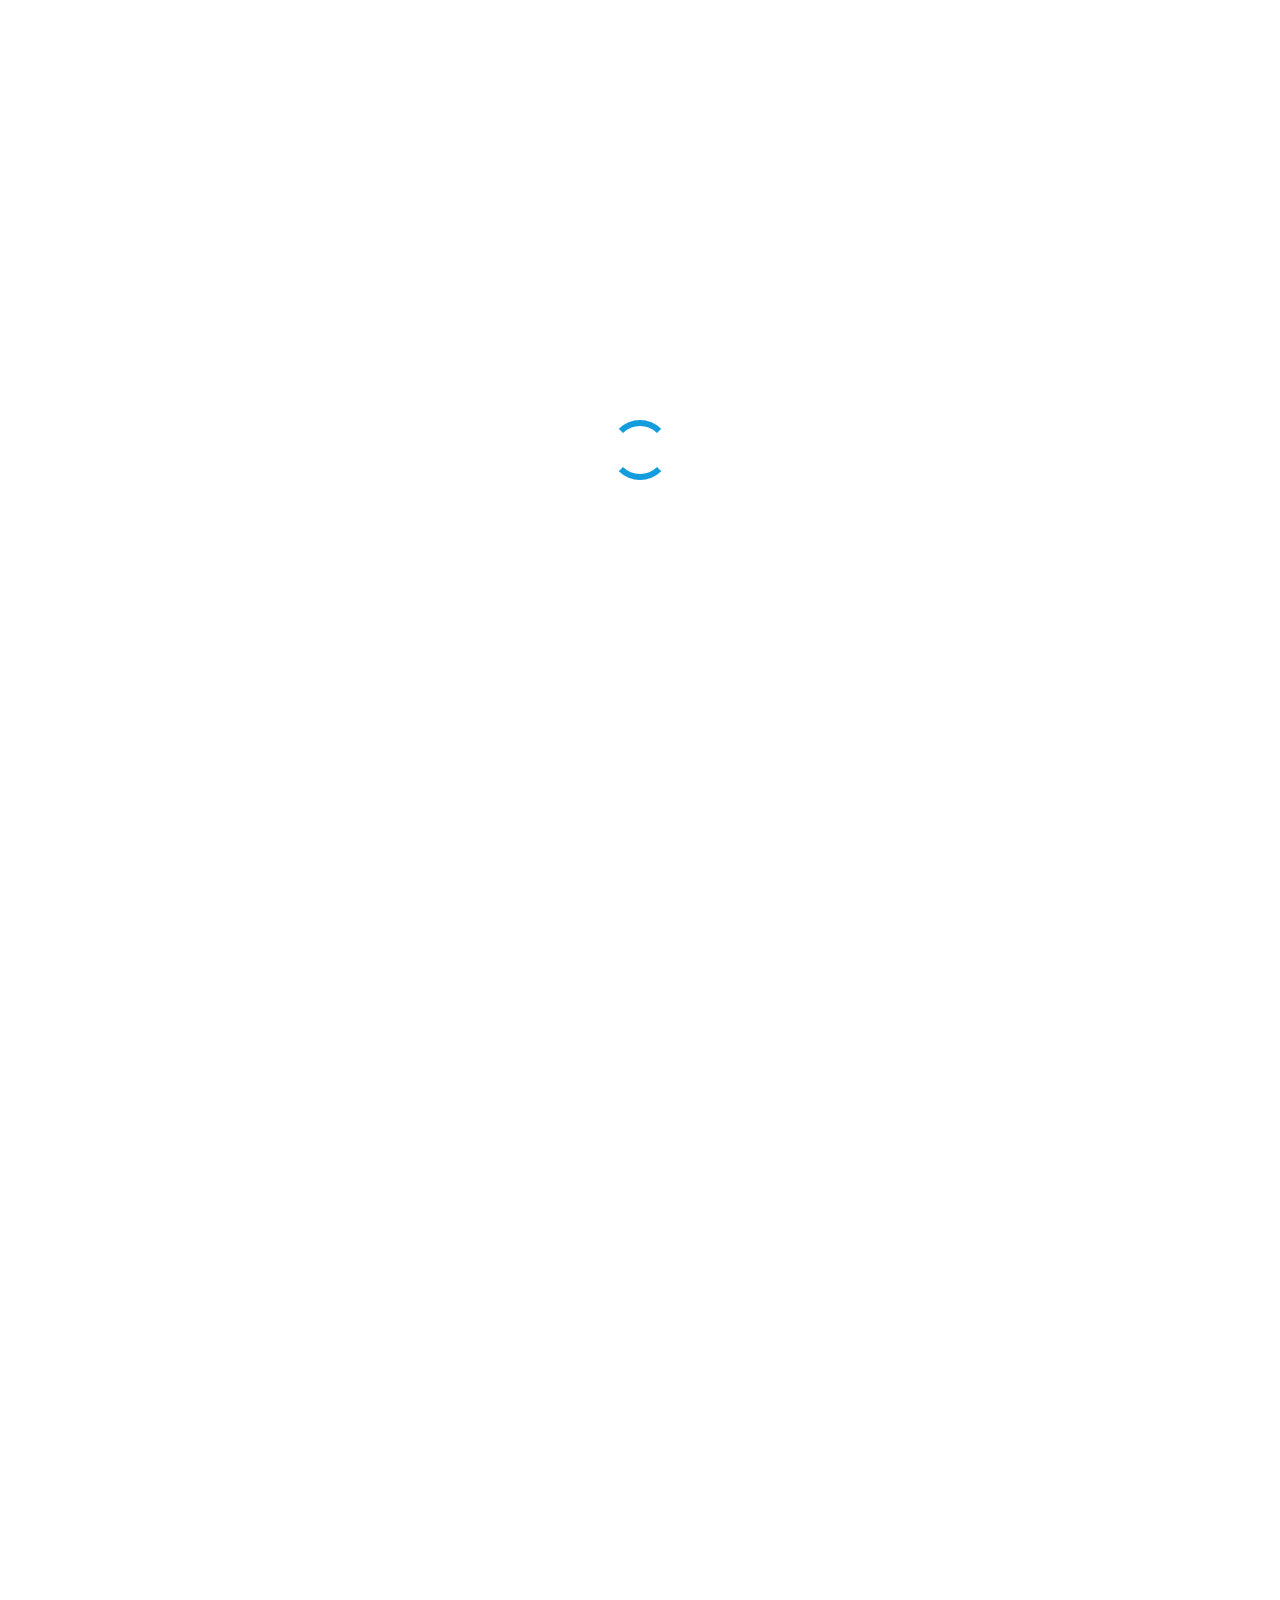
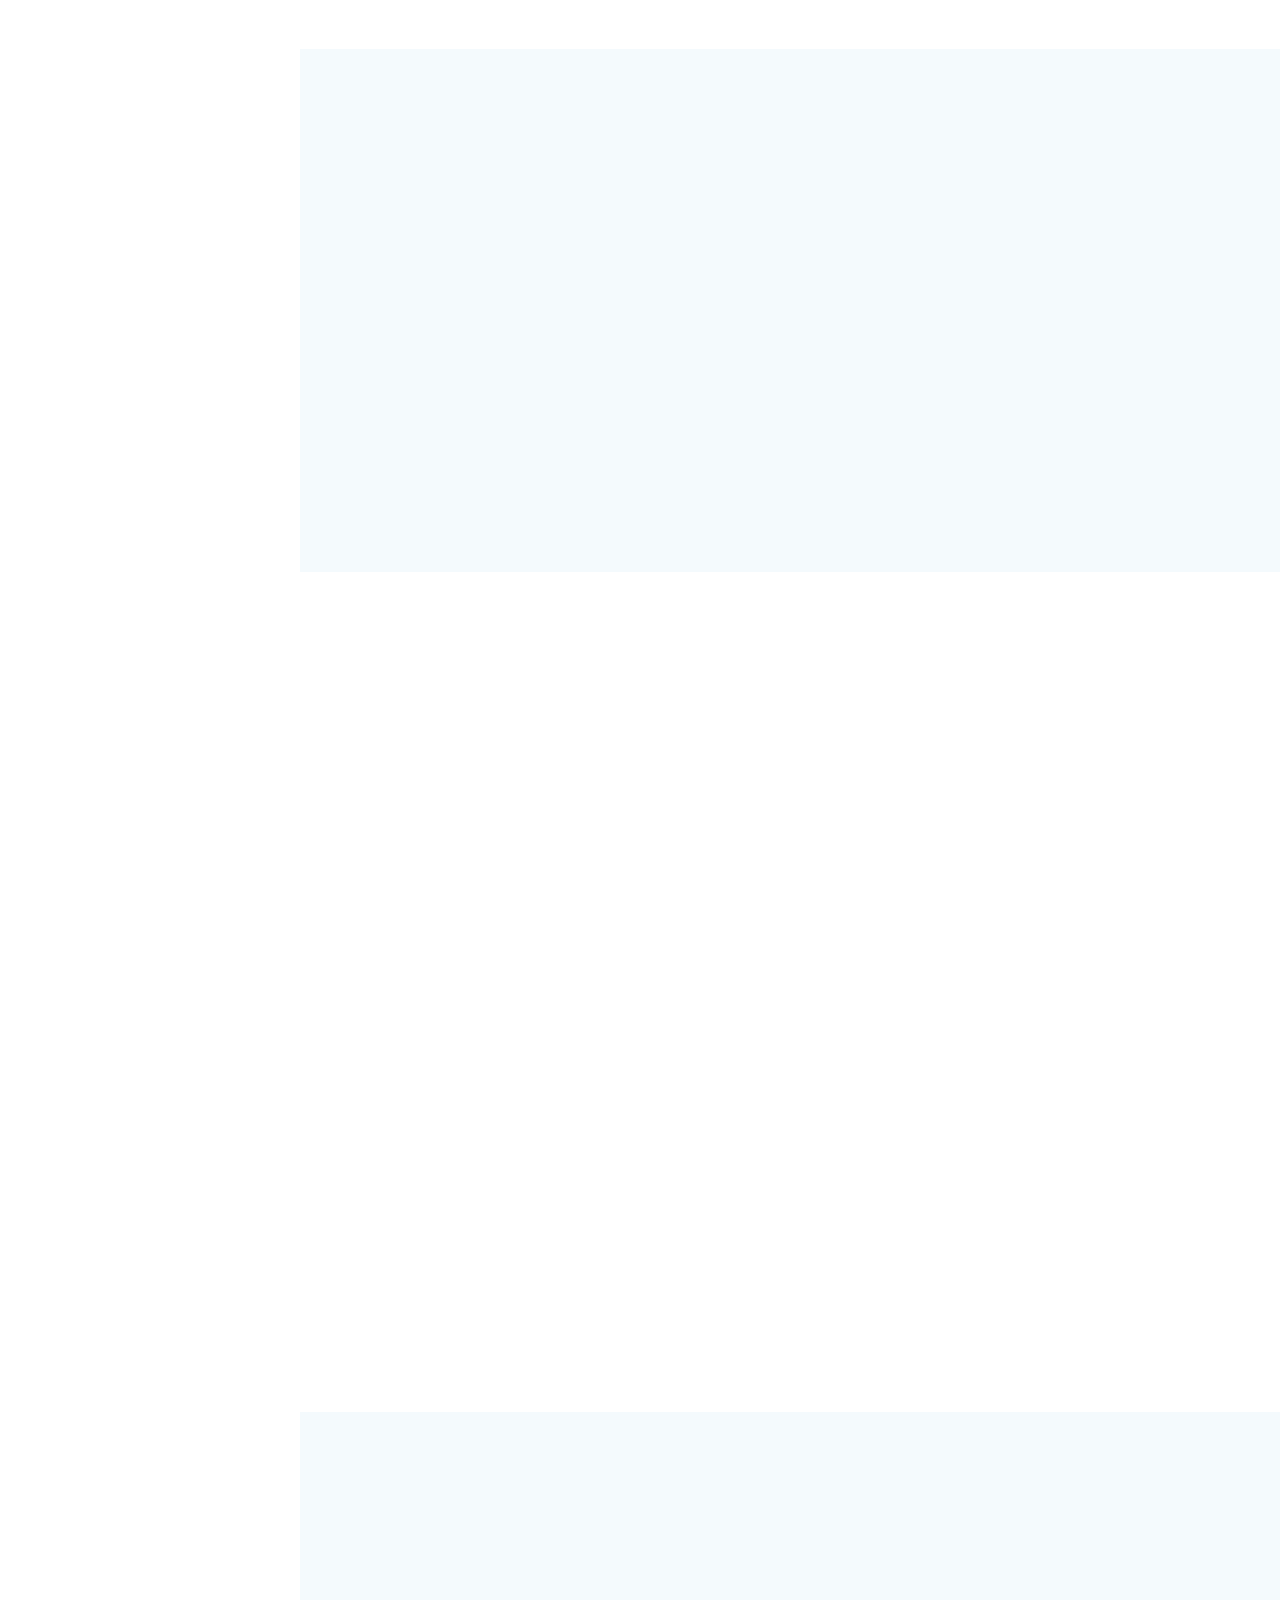
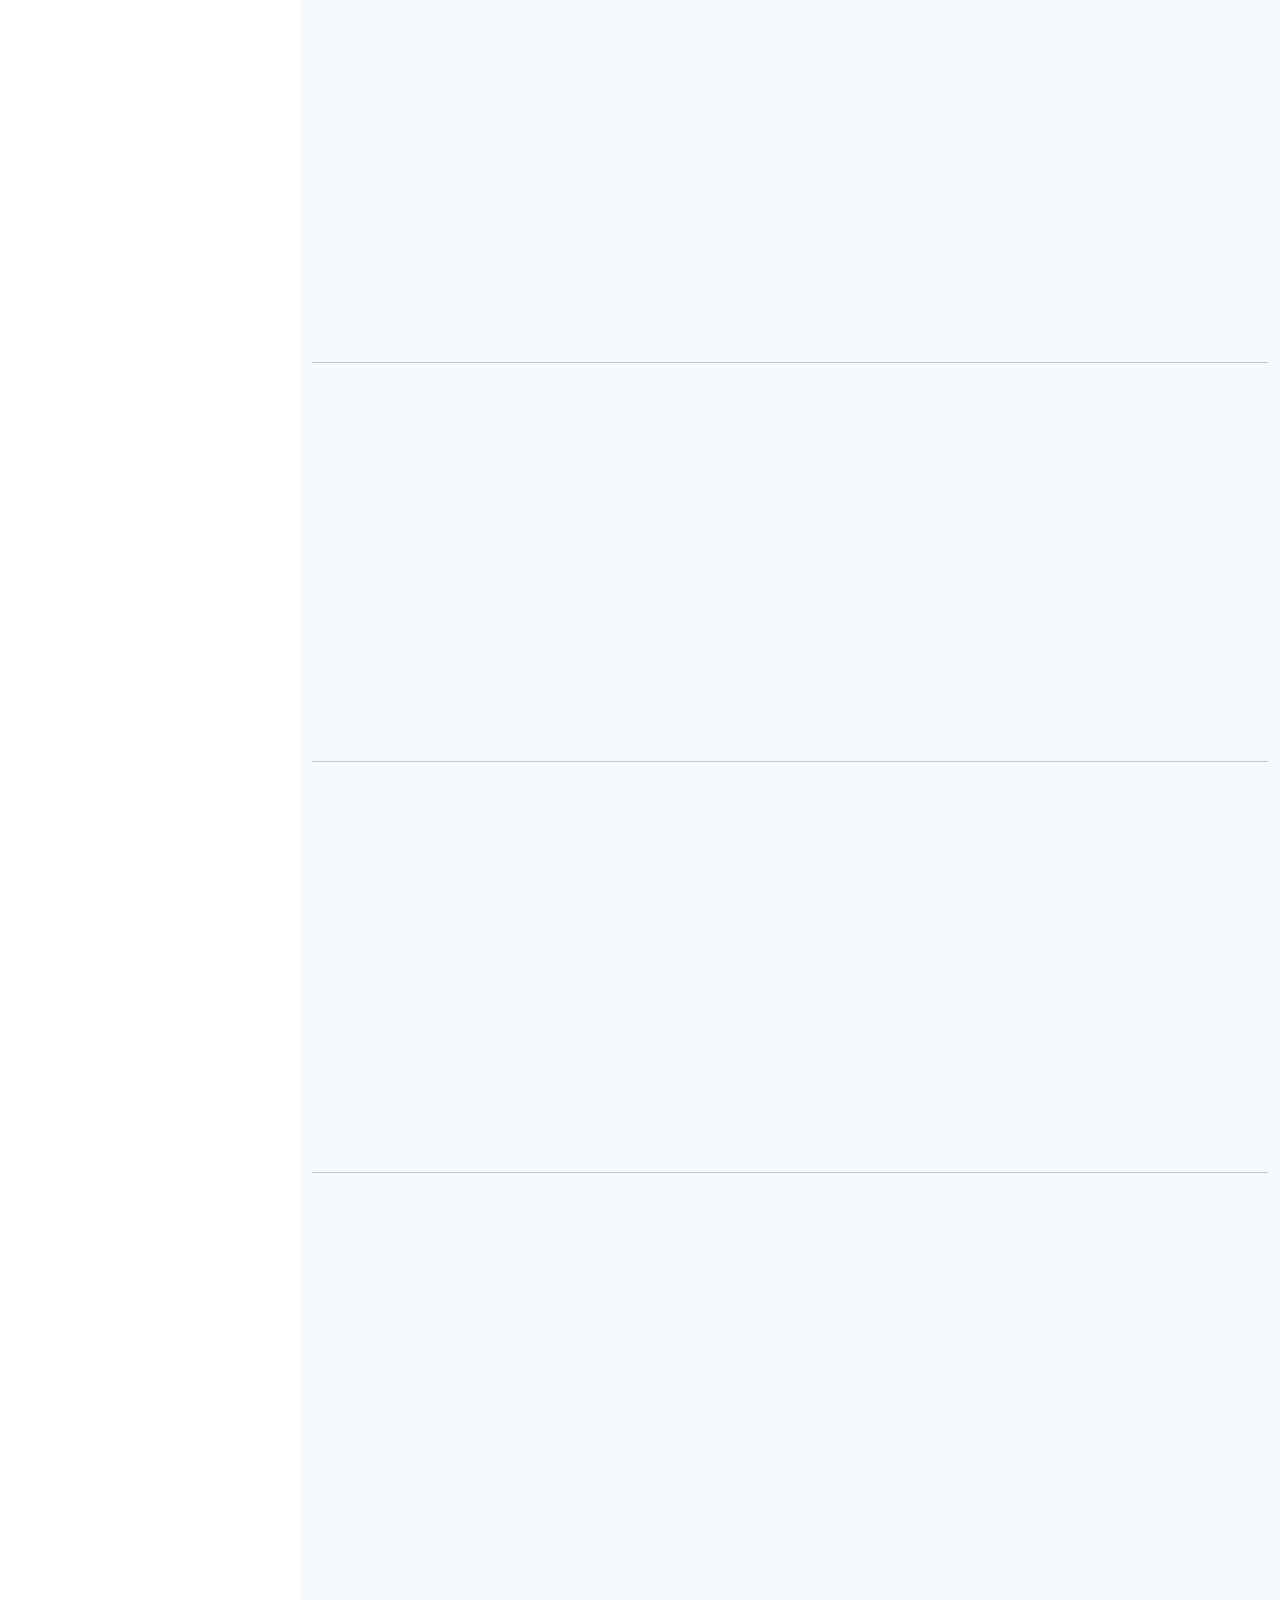
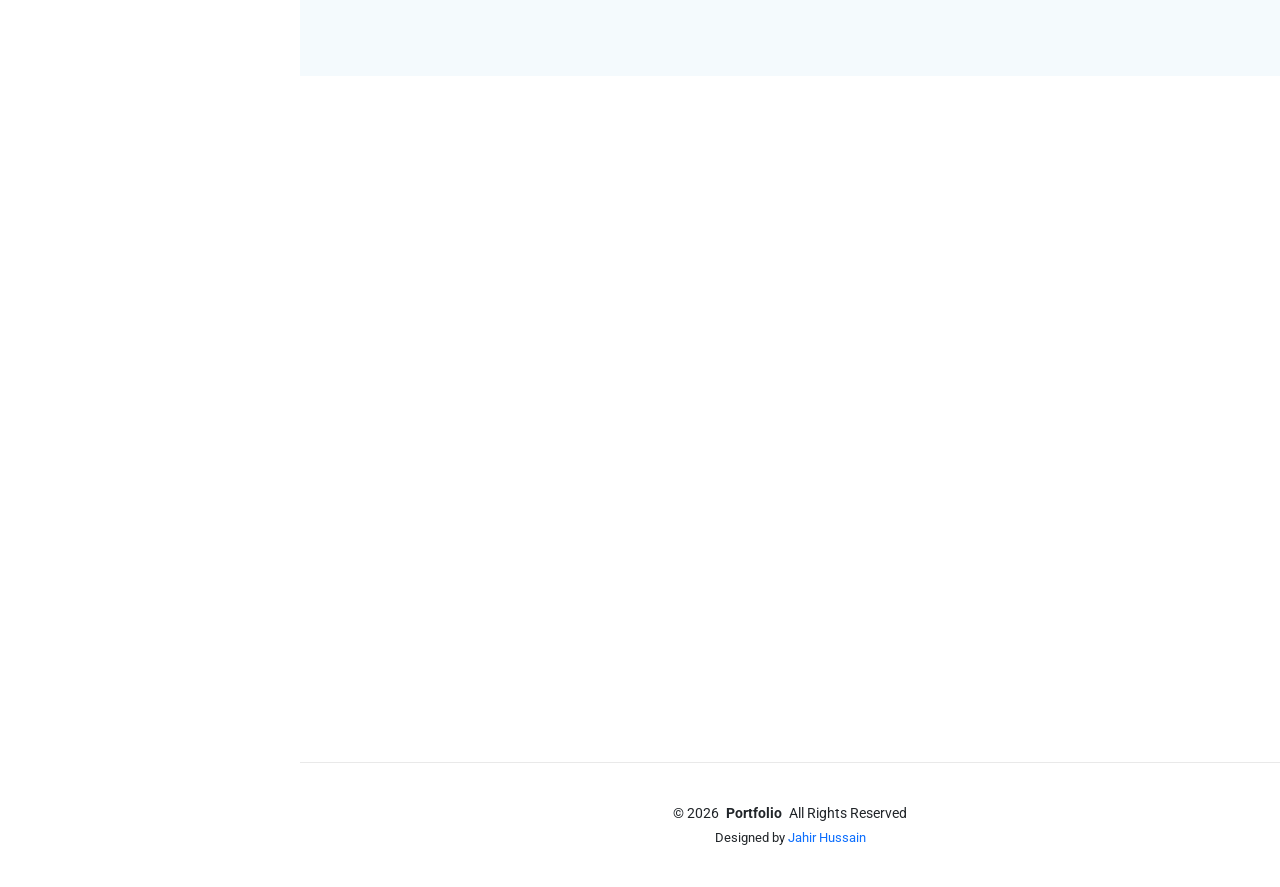
==== iPortfolio-1.0.0/index.html @ 164e4221 "Update index.html" ====
<!DOCTYPE html>
<html lang="en">

<head>
  <meta charset="utf-8">
  <meta content="width=device-width, initial-scale=1.0" name="viewport">
   <title>Jahir Portfolio | Web Developer Portfolio</title>
  <meta
    name="description"
    content="Jahir Hussain Portfolio - Web Developer skilled in HTML, CSS, JavaScript, React and SEO. Explore projects, skills and contact information."
  />
  <meta content="" name="description">
  <meta content="" name="keywords">

  <!-- Favicons -->
  <link href="assets/img/testimonials/logo.jpg" rel="icon">
  <link href="assets/img/testimonials/logo.png" rel="apple-touch-icon">

  <!-- Fonts -->
  <link href="https://fonts.googleapis.com" rel="preconnect">
  <link href="https://fonts.gstatic.com" rel="preconnect" crossorigin>
  <link href="https://fonts.googleapis.com/css2?family=Roboto:ital,wght@0,100;0,300;0,400;0,500;0,700;0,900;1,100;1,300;1,400;1,500;1,700;1,900&family=Poppins:ital,wght@0,100;0,200;0,300;0,400;0,500;0,600;0,700;0,800;0,900;1,100;1,200;1,300;1,400;1,500;1,600;1,700;1,800;1,900&family=Raleway:ital,wght@0,100;0,200;0,300;0,400;0,500;0,600;0,700;0,800;0,900;1,100;1,200;1,300;1,400;1,500;1,600;1,700;1,800;1,900&display=swap" rel="stylesheet">

  <!-- Vendor CSS Files -->
  <link href="assets/vendor/bootstrap/css/bootstrap.min.css" rel="stylesheet">
  <link href="assets/vendor/bootstrap-icons/bootstrap-icons.css" rel="stylesheet">
  <link href="assets/vendor/aos/aos.css" rel="stylesheet">

  <!-- Main CSS File -->
  <link href="assets/css/main.css?v=2" rel="stylesheet">

  <!-- =======================================================
  * Template Name: iPortfolio
  * Template URL: https://bootstrapmade.com/iportfolio-bootstrap-portfolio-websites-template/
  * Updated: Jun 29 2024 with Bootstrap v5.3.3
  * Author: BootstrapMade.com
  * License: https://bootstrapmade.com/license/
  ======================================================== -->
</head>

<body class="index-page">

  <header id="header" class="header dark-background d-flex flex-column">
    <i class="header-toggle d-xl-none bi bi-list"></i>

    <div class="profile-img">
      <img src="assets\img\portfolio\side-img2.webp" width="104"
  height="124" alt="Jahir Hussain" class="img-fluid rounded-circle">
    </div>

    <a href="index.html" class="logo d-flex align-items-center justify-content-center">
      <!-- Uncomment the line below if you also wish to use an image logo -->
      <!-- <img src="" alt=""> -->
      <h1 class="sitename">Jahir Hussain</h1>
    </a>

    <div class="social-links text-center">
    
     <div class="social-links text-center">
  
  <a href="https://facebook.com/Rockjahir142005" target="_blank" class="facebook" aria-label="Facebook Profile">
    <i class="bi bi-facebook"></i>
  </a>
  <a href="https://instagram.com/mr_black_devil__04" target="_blank" class="instagram"   aria-label="Instagram Profile">
    <i class="bi bi-instagram"></i>
  </a>
  <a href="https://github.com/jahir142" target="_blank" class="github"   aria-label="GitHub Profile">
    <i class="bi bi-github"></i>
  </a>
  <a href="https://www.linkedin.com/in/jahir-hussain-453471284/" target="_blank" class="linkedin"  aria-label="LinkedIn Profile">
    <i class="bi bi-linkedin"></i>
  </a>
</div>

    </div>

    <nav id="navmenu" class="navmenu">
      <ul>
        <li><a href="#hero" class="active"><i class="bi bi-house navicon"></i>Home</a></li>
        <li><a href="#about"><i class="bi bi-person navicon"></i> About Me</a></li>
        <li><a href="#skills"><i class="bi bi-envelope navicon"></i> Skills</a></li>
        <li><a href="#resume"><i class="bi bi-file-earmark-text navicon"></i> Resume</a></li>
        <li><a href="#portfolio"><i class="bi bi-images navicon"></i> Projects</a></li>
        <li><a href="#contact"><i class="bi bi-envelope navicon"></i> Contact</a></li>
        
      </ul>
    </nav>

  </header>

  <main class="main">

    <!-- Hero Section -->
    <section id="hero" class="hero section dark-background">
    <img
  src="assets/img/testimonials/background2.webp"
  alt="Jahir Hussain"
  fetchpriority="high"
  decoding="async">
     
      <div class="container" data-aos="fade-up" data-aos-delay="100">
        <h2>Jahir Hussain</h2>
        <p>I'm <span class="typed" data-typed-items="Software Developer,Java Full stack Developer,Web Developer">Software Developer</span><span class="typed-cursor typed-cursor--blink" aria-hidden="true"></span><span class="typed-cursor typed-cursor--blink" aria-hidden="true"></span></p>
      </div>

    </section><!-- /Hero Section -->

    <!-- About Section -->
    <section id="about" class="about section">

      <!-- Section Title -->
      <div class="container section-title" data-aos="fade-up">
        <h2>About Me</h2>
        <p>Fresh graduate and aspiring Java Full Stack Developer with strong fundamentals in HTML, CSS, Java, Servlets, JSP, and MySQL. Trained through hands-on projects that demonstrate the ability to build basic dynamic web applications and understand client–server architecture. Quick learner with a keen interest in improving coding skills, writing clean code, and exploring modern frameworks. Looking for an opportunity to start a career in software development and grow by working on real-world projects.</p>
      </div><!-- End Section Title -->

      <div class="container" data-aos="fade-up" data-aos-delay="100">

        <div class="row gy-4 justify-content-center">
          <div class="col-lg-4">
            <img src="assets\img\portfolio\main-img2.webp" class="img-fluid"  alt="Jahir Hussain">
          </div>
          <br>
          <div class="col-lg-8 content">
            <h2>Java Full Stack Developer &amp;Software Developer</h2>
            <p class="fst-italic py-3">
              
            </p>
            <div class="row">
              <div class="col-lg-6">
                <ul>
                  <li><i class="bi bi-chevron-right"></i> <strong>Birthday:</strong> <span>4 April 2005</span></li>
                  <li><i class="bi bi-chevron-right"></i> <strong>Email:</strong> <span>jahirhussain142005@gmail.com</span></li>
                  <li><i class="bi bi-chevron-right"></i> <strong>Phone:</strong> <span>+91 9361651690</span></li>
                  <li><i class="bi bi-chevron-right"></i> <strong>City:</strong> <span>Tirunelveli,Tamilnadu</span></li>
                </ul>
              </div>
              <div class="col-lg-6">
                <ul>
                  <li><i class="bi bi-chevron-right"></i> <strong>Age:</strong> <span>20</span></li>
                  <li><i class="bi bi-chevron-right"></i> <strong>Degree:</strong> <span>BSc Chemistry</span></li>
                  <li><i class="bi bi-chevron-right"></i> <strong>GitHub ID:</strong> <span>https://github.com/jahir142</span></li>
                  <li><i class="bi bi-chevron-right"></i> <strong>Freelance:</strong> <span>Available</span></li>
                </ul>
              </div>
            </div>
            <p class="py-3">
            I am looking for an entry-level opportunity as a Java Full Stack Developer where I can apply my technical skills, improve my coding abilities, and build scalable web applications.I am a quick learner,team player and highly motivated to grow in the IT Industry.
               </p>
          </div>
        </div>

      </div>

    <!-- Skills Section -->
    <section id="skills" class="skills section light-background">

      <!-- Section Title -->
      <div class="container section-title" data-aos="fade-up">
        <h2>Skills</h2>
        <p>Passionate Java Full Stack Developer skilled in building responsive and scalable web application</p>
      </div><!-- End Section Title -->

      <div class="container" data-aos="fade-up" data-aos-delay="100">

        <div class="row skills-content skills-animation">

          <div class="col-lg-6">
          <div class="progress">
              <span class="skill"><span>Java</span> <i class="val">90%</i></span>
              <div class="progress-bar-wrap">
                <div class="progress-bar" role="progressbar" aria-valuenow="90"  aria-label="JAVA Skill Level" aria-valuemin="0" aria-valuemax="100"></div>
              </div>
            </div><!-- End Skills Item -->

            <div class="progress">
              <span class="skill"><span>HTML</span> <i class="val">90%</i></span>
              <div class="progress-bar-wrap">
                <div class="progress-bar" role="progressbar" aria-valuenow="90"   aria-label="HTML Skill Level" aria-valuemin="0" aria-valuemax="100"></div>
              </div>
            </div><!-- End Skills Item -->

            <div class="progress">
              <span class="skill"><span>CSS</span> <i class="val">85%</i></span>
              <div class="progress-bar-wrap">
                <div class="progress-bar" role="progressbar" aria-valuenow="85"   aria-label="CSS Skill Level" aria-valuemin="0" aria-valuemax="100"></div>
              </div>
            </div><!-- End Skills Item -->

            <div class="progress">
              <span class="skill"><span>JavaScript</span> <i class="val">80%</i></span>
              <div class="progress-bar-wrap">
                <div class="progress-bar" role="progressbar"   aria-label="JAVASCRIPT Skill Level" aria-valuenow="80" aria-valuemin="0" aria-valuemax="100"></div>
              </div>
            </div><!-- End Skills Item -->

          </div>

          <div class="col-lg-6">

            <div class="progress">
              <span class="skill"><span>MySQL</span> <i class="val">80%</i></span>
              <div class="progress-bar-wrap">
                <div class="progress-bar" role="progressbar"   aria-label="MySQL Skill Level" aria-valuenow="80" aria-valuemin="0" aria-valuemax="100"></div>
              </div>
            </div><!-- End Skills Item -->

            <div class="progress">
              <span class="skill"><span>Spring Boot</span> <i class="val">75%</i></span>
              <div class="progress-bar-wrap">
                <div class="progress-bar" role="progressbar"   aria-label="SPRING BOOT Skill Level" aria-valuenow="75" aria-valuemin="0" aria-valuemax="100"></div>
              </div>
            </div><!-- End Skills Item -->

            <div class="progress">
              <span class="skill"><span>JDBC/Servlets/JSP</span> <i class="val">78%</i></span>
              <div class="progress-bar-wrap">
                <div class="progress-bar" role="progressbar"   aria-label="JDBC/Servlets/JSP Skill Level"  aria-label="HTML Skill Level" aria-valuenow="78" aria-valuemin="0" aria-valuemax="100"></div>
              </div>
            </div><!-- End Skills Item -->

          </div>

        </div>

      </div>

    </section>
    <!-- /Skills Section -->

    <!-- Resume Section -->
    <section id="resume" class="resume section">

      <!-- Section Title -->
      <div class="container section-title" data-aos="fade-up">
        <h2>Resume</h2>
        <p>I am a passionate Java Full Stack Developer(Fresher) with strong foundation in Core Java, Spring Boot, JDBC, Servlets, JSP, MySQL and front-end Technologies. I am looking for an entry-level opportunity to start my career and contribute to real-world software development. </p>
 <a href="assets/img/Jahir--Resume.pdf" download class="btn btn-primary mt-3">
  Download Resume
</a>

      </div><!-- End Section Title -->

      <div class="container">

        <div class="row">

          <div class="col-lg-6" data-aos="fade-up" data-aos-delay="100">
            <h3 class="resume-title">Summary</h3>

            <div class="resume-item pb-0">
              <h4>Java Full Stack Developer</h4>
              <p><em>Strong Knowledge in Core Java and OOP Concept,Spring Boot,JDBC,Servlets,JSP and MySQL..</em></p>
              <ul>
                <li>Tirunelveli, Tamilnadu, India</li>
                <li>+91 9361651690</li>
                <li>jahirhussain142005@gmail.com</li>
              </ul>
            </div><!-- Edn Resume Item -->

            <h3 class="resume-title">Education</h3>
            <div class="resume-item">
              <h4>BSc- Chemistry</h4>
              <h5>2022 - 2025</h5>
              <p><em>Einstein College of Arts and Science,Tirunelveli </em></p>
              <p>CGPA :6.55</p>
            </div><!-- Edn Resume Item -->
          </div>

          <div class="col-lg-6" data-aos="fade-up" data-aos-delay="200">
            <h3 class="resume-title">Training & Certification</h3>
            <div class="resume-item">
              <h4>Java Full Stack Developer Certificate</h4>
              <h5>2025-Present</h5>
              <p><em>Uniq Technologies ,Tirunelveli</em></p>
              <ul>
                <li>Successfully completed Java Full Stack Developer course.</li>
                <li>Covered backend,frontend and database technologies.</li>
               </ul>
            </div><!-- Edn Resume Item -->


          </div>

        </div>

      </div>

    </section><!-- /Resume Section -->

    <!-- Project Section -->
    <section id="portfolio" class="portfolio section light-background">

      <!-- Section Title -->
      <div class="container section-title" data-aos="fade-up">
        <h2>Projects</h2>
        <p>Building small web applications as part of my Java Full Stack training, focusing on Servlets, JSP, MySQL, and core web development concepts.</p>
      </div><!-- End Section Title -->
      <div class="container">

    <!-- Project 1 -->
    <div class="row align-items-center mb-5" data-aos="fade-up">
      <div class="col-lg-6">
        <h3><b>Online Cab Booking System</b></h3>
        <p>
          A web-based cab booking application where users can register, login, and book rides.
          Includes form validation, session handling, and database connectivity to store booking details.
        </p>
        <p><strong>Technologies:</strong> HTML, CSS, Java, Servlet, JSP, MySQL</p>

        <a href="https://github.com/jahir142/cab-booking" target="_blank" class="btn btn-dark mt-2">
  View Project
</a>
      </div>
      <div class="col-lg-6 text-center">
        <img src="assets\img\testimonials\project1.webp" class="img-fluid rounded" alt="Cab Booking Project">
      </div>
    </div>
<br>
<centre><hr>
</centre>
<br>
<br>
<br>

        
<!-- Project 2 -->
<div class="row align-items-center mb-5 flex-lg-row-reverse" data-aos="fade-up">
  <div class="col-lg-6">
    <h3><b>Course Registration System</b></h3>
    <p>
      Developed a full-stack Course Registration System where users can register for courses online.
      Integrated frontend forms with Spring Boot backend and MySQL database for storing student details.
    </p>

    <p><strong>Technologies:</strong> HTML, CSS, JavaScript, Spring Boot, MySQL</p>

    <a href="https://github.com/jahir142/Course-Registration-System" target="_blank" class="btn btn-dark mt-2">
      View Project
    </a>
  </div>

  <div class="col-lg-6 text-center">
    <img src="assets\img\testimonials\onlinecourseregistrationsystem-project img.webp" class="img-fluid rounded" alt="Course Registration System">
  </div>
</div>
<centre>
<hr>
</centre>
<br>
<br>
<br>


    <!-- Project 3 (Reverse) -->
    <div class="row align-items-center mb-5 flex-lg-row-reverse" data-aos="fade-up">
      <div class="col-lg-6">
        <h3> <b>Student Online Quiz System</b></h3>
        <p>
          Developed an online quiz application where students can attend quizzes, submit answers,
          and view results. Implemented dynamic question display, score calculation, and database storage.
        </p>
        <p><strong>Technologies:</strong> HTML, CSS, Java, Servlet, JDBC, MySQL</p>

        <a href="https://github.com/jahir142/OnlineQuizSystem" target="_blank" class="btn btn-dark mt-2">
  View Project
</a>
      </div>
      <div class="col-lg-6 text-center">
        <img src="assets\img\testimonials\project2.webp" class="img-fluid rounded" alt="Student Registration Project">
      </div>
    </div>
    <br>
    
<centre>
<hr>
</centre>
<br>
<br>
<br>

    <!-- Project 4 -->
    <div class="row align-items-center mb-5" data-aos="fade-up">
      <div class="col-lg-6">
        <h3> <b>Personal Portfolio Website</b></h3>
        <p>
          Responsive personal portfolio website to showcase my skills, projects, and contact details
          with a clean and simple user interface.
        </p>
        <p><strong>Technologies:</strong> HTML, CSS</p>

        <a href="https://github.com/jahir142/MyPortfolio" target="_blank" class="btn btn-dark mt-2">
  View Project
</a>
      </div>
      <div class="col-lg-6 text-center">
        <img src="assets\img\testimonials\project3.webp" class="img-fluid rounded" alt="Portfolio Project">
      </div>
    </div>

  </div>
        </div>
      </div>

    </section>
    <!-- Contact Section -->
    <section id="contact" class="contact section">

      <!-- Section Title -->
      <div class="container section-title" data-aos="fade-up">
        <h2>Contact</h2>
        <p>Actively seeking entry-level opportunities as a Java Full Stack Developer. Open to learning, collaboration, and new challenges.</p>
      </div><!-- End Section Title -->

      <div class="container" data-aos="fade-up" data-aos-delay="100">

        <div class="row gy-4">

          <div class="col-lg-5">

            <div class="info-wrap">
              <div class="info-item d-flex" data-aos="fade-up" data-aos-delay="200">
                <i class="bi bi-geo-alt flex-shrink-0"></i>
                <div>
                  <h3>Address</h3>
                  <p>37, Amuthapet 1st Street, Melapalayam, Tirunelveli</p>
                </div>
              </div><!-- End Info Item -->

              <div class="info-item d-flex" data-aos="fade-up" data-aos-delay="300">
                <i class="bi bi-telephone flex-shrink-0"></i>
                <div>
                  <h3>Call Us</h3>
                  <p>+91 9361651690</p>
                </div>
              </div><!-- End Info Item -->

              <div class="info-item d-flex" data-aos="fade-up" data-aos-delay="400">
                <i class="bi bi-envelope flex-shrink-0"></i>
                <div>
                  <h3>Email Us</h3>
                  <p>jahirhussain142005@gmail.com</p>
                </div>
              </div><!-- End Info Item -->
            </div>
          </div>

        <div class="col-lg-7">
  <div class="contact-form-box" data-aos="fade-up" data-aos-delay="200">
    <h3>Send Me a Message</h3>
    <p>If you are interested in hiring me as a Java Full Stack Developer, feel free to contact me via email.</p>

    <a href="mailto:jahirhussain142005@gmail.com" class="btn btn-primary mt-3">
      Send Email
    </a>
  </div>
</div>

              </div>
            </form>
          </div><!-- End Contact Form -->

        </div>

      </div>

    </section><!-- /Contact Section -->

  </main>
  
 <footer id="footer" class="footer position-relative" style="color:#212529;">
  <div class="container">
    
    <div class="copyright text-center">
      <p>
        © 2026
        <strong class="px-1 sitename">Portfolio</strong>
        All Rights Reserved
      </p>
    </div>

    <div class="credits text-center">
      Designed by
      <a
        href="https://jahir14-portfolio.netlify.app"
        aria-label="Jahir Hussain Portfolio Website"
        style="color:#0d6efd;">
        Jahir Hussain
      </a>
    </div>

  </div>
</footer>

  <!-- Scroll Top -->
  <a href="#" id="scroll-top" class="scroll-top d-flex align-items-center justify-content-center"><i class="bi bi-arrow-up-short"></i></a>

  <!-- Preloader -->
  <div id="preloader"></div>

  <!-- Vendor JS Files -->
  <script src="assets/vendor/bootstrap/js/bootstrap.bundle.min.js"></script>
  <script src="assets/vendor/php-email-form/validate.js"></script>
  <script src="assets/vendor/aos/aos.js"></script>
  <script src="assets/vendor/typed.js/typed.umd.js"></script>
  <script src="assets/vendor/purecounter/purecounter_vanilla.js"></script>
  <script src="assets/vendor/waypoints/noframework.waypoints.js"></script>
  <script src="assets/vendor/imagesloaded/imagesloaded.pkgd.min.js"></script>
  <script src="assets/vendor/isotope-layout/isotope.pkgd.min.js"></script>
  
  <!-- Main JS File -->
  <script src="assets/js/main.js"></script>

</body>

</html>
---- iPortfolio-1.0.0/assets/css/main.css ----
/**
* Template Name: iPortfolio
* Template URL: https://bootstrapmade.com/iportfolio-bootstrap-portfolio-websites-template/
* Updated: Jun 29 2024 with Bootstrap v5.3.3
* Author: BootstrapMade.com
* License: https://bootstrapmade.com/license/
*/

/*--------------------------------------------------------------
# Font & Color Variables
# Help: https://bootstrapmade.com/color-system/
--------------------------------------------------------------*/
/* Fonts */
:root {
  --default-font: "Roboto",  system-ui, -apple-system, "Segoe UI", Roboto, "Helvetica Neue", Arial, "Noto Sans", "Liberation Sans", sans-serif, "Apple Color Emoji", "Segoe UI Emoji", "Segoe UI Symbol", "Noto Color Emoji";
  --heading-font: "Raleway",  sans-serif;
  --nav-font: "Poppins",  sans-serif;
}

/* Global Colors - The following color variables are used throughout the website. Updating them here will change the color scheme of the entire website */
:root { 
  --background-color: #ffffff; /* Background color for the entire website, including individual sections */
  --default-color: #272829; /* Default color used for the majority of the text content across the entire website */
  --heading-color: #050d18; /* Color for headings, subheadings and title throughout the website */
  --accent-color: #149ddd; /* Accent color that represents your brand on the website. It's used for buttons, links, and other elements that need to stand out */
  --surface-color: #ffffff; /* The surface color is used as a background of boxed elements within sections, such as cards, icon boxes, or other elements that require a visual separation from the global background. */
  --contrast-color: #ffffff; /* Contrast color for text, ensuring readability against backgrounds of accent, heading, or default colors. */
}

/* Nav Menu Colors - The following color variables are used specifically for the navigation menu. They are separate from the global colors to allow for more customization options */
:root {
  --nav-color: #a8a9b4;  /* The default color of the main navmenu links */
  --nav-hover-color: #ffffff; /* Applied to main navmenu links when they are hovered over or active */
  --nav-mobile-background-color: #040b14; /* Used as the background color for mobile navigation menu */
  --nav-dropdown-background-color: #040b14; /* Used as the background color for dropdown items that appear when hovering over primary navigation items */
  --nav-dropdown-color: #a8a9b4; /* Used for navigation links of the dropdown items in the navigation menu. */
  --nav-dropdown-hover-color: #ffffff; /* Similar to --nav-hover-color, this color is applied to dropdown navigation links when they are hovered over. */
}

/* Color Presets - These classes override global colors when applied to any section or element, providing reuse of the sam color scheme. */

.light-background {
  --background-color: #f4fafd;
  --surface-color: #ffffff;
}

.dark-background {
  --background-color: #040b14;
  --default-color: #ffffff;
  --heading-color: #ffffff;
  --surface-color: #151f2b;
  --contrast-color: #ffffff;
}

/* Smooth scroll */
:root {
  scroll-behavior: smooth;
}

/*--------------------------------------------------------------
# General Styling & Shared Classes
--------------------------------------------------------------*/
body {
  color: var(--default-color);
  background-color: var(--background-color);
  font-family: var(--default-font);
}

a {
  color: var(--accent-color);
  text-decoration: none;
  transition: 0.3s;
}

a:hover {
  color: color-mix(in srgb, var(--accent-color), transparent 25%);
  text-decoration: none;
}

h1,
h2,
h3,
h4,
h5,
h6 {
  color: var(--heading-color);
  font-family: Arial,Helvetica,sans-serif;
}

/* PHP Email Form Messages
------------------------------*/
.php-email-form .error-message {
  display: none;
  background: #df1529;
  color: #ffffff;
  text-align: left;
  padding: 15px;
  margin-bottom: 24px;
  font-weight: 600;
}

.php-email-form .sent-message {
  display: none;
  color: #ffffff;
  background: #059652;
  text-align: center;
  padding: 15px;
  margin-bottom: 24px;
  font-weight: 600;
}

.php-email-form .loading {
  display: none;
  background: var(--surface-color);
  text-align: center;
  padding: 15px;
  margin-bottom: 24px;
}

.php-email-form .loading:before {
  content: "";
  display: inline-block;
  border-radius: 50%;
  width: 24px;
  height: 24px;
  margin: 0 10px -6px 0;
  border: 3px solid var(--accent-color);
  border-top-color: var(--surface-color);
  animation: php-email-form-loading 1s linear infinite;
}

@keyframes php-email-form-loading {
  0% {
    transform: rotate(0deg);
  }

  100% {
    transform: rotate(360deg);
  }
}

/*--------------------------------------------------------------
# Global Header
--------------------------------------------------------------*/
.header {
  color: var(--default-color);
  background-color: var(--background-color);
  position: fixed;
  top: 0;
  left: 0;
  bottom: 0;
  padding: 0 15px;
  width: 300px;
  transition: all ease-in-out 0.3s;
  overflow-y: auto;
  z-index: 997;
  border-right: 1px solid color-mix(in srgb, var(--default-color), transparent 90%);
}

.header .profile-img img {
  margin: 15px auto;
  display: block;
  width: 120px;
  border: 8px solid color-mix(in srgb, var(--default-color), transparent 85%);
}

.header .logo {
  line-height: 1;
  margin-bottom: 15px;
}

.header .logo img {
  max-height: 32px;
  margin-right: 8px;
}

.header .logo h1 {
  font-size: 24px;
  margin: 0;
  font-weight: 700;
  color: var(--heading-color);
}

.header .social-links {
  margin: 0 0 20px 0;
}

.header .social-links a {
  font-size: 16px;
  display: inline-flex;
  align-items: center;
  justify-content: center;
  background: color-mix(in srgb, var(--default-color), transparent 90%);
  color: var(--default-color);
  margin: 0 2px;
  border-radius: 50%;
  text-align: center;
  width: 40px;
  height: 40px;
  transition: 0.3s;
}

.header .social-links a:hover {
  color: var(--contrast-color);
  background: var(--accent-color);
}

@media (min-width: 1200px) {

  .header~main,
  .header~#footer {
    margin-left: 300px;
  }
}

@media (max-width: 1199px) {
  .header {
    left: -100%;
  }
}

.header.header-show {
  left: 0;
}

.header .header-toggle {
  color: var(--contrast-color);
  background-color: var(--accent-color);
  font-size: 22px;
  display: flex;
  align-items: center;
  justify-content: center;
  width: 40px;
  height: 40px;
  border-radius: 50%;
  cursor: pointer;
  position: fixed;
  top: 15px;
  right: 15px;
  z-index: 9999;
  transition: background-color 0.3s;
}

.header .header-toggle:hover {
  color: var(--contrast-color);
  background-color: color-mix(in srgb, var(--accent-color) 90%, white 15%);
}

/*--------------------------------------------------------------
# Navigation Menu
--------------------------------------------------------------*/
.mobile-nav-toggle {
  display: none;
}

.navmenu {
  padding: 0;
  z-index: 9997;
}

.navmenu ul {
  list-style: none;
  padding: 0 0 20px 0;
  margin: 0;
}

.navmenu a,
.navmenu a:focus {
  color: var(--nav-color);
  padding: 15px 10px;
  font-family: var(--nav-font);
  font-size: 16px;
  font-weight: 400;
  display: flex;
  align-items: center;
  white-space: nowrap;
  transition: 0.3s;
  width: 100%;
}

.navmenu a .navicon,
.navmenu a:focus .navicon {
  font-size: 20px;
  margin-right: 10px;
}

.navmenu a .toggle-dropdown,
.navmenu a:focus .toggle-dropdown {
  font-size: 12px;
  line-height: 0;
  margin-left: auto;
  width: 30px;
  height: 30px;
  display: flex;
  align-items: center;
  justify-content: center;
  border-radius: 50%;
  transition: 0.3s;
  flex-shrink: 0;
  background-color: color-mix(in srgb, var(--accent-color), transparent 90%);
}

.navmenu a .toggle-dropdown:hover,
.navmenu a:focus .toggle-dropdown:hover {
  background-color: var(--accent-color);
  color: var(--contrast-color);
}

.navmenu a:hover,
.navmenu .active,
.navmenu .active:focus {
  color: var(--nav-hover-color);
}

.navmenu a:hover .navicon,
.navmenu .active .navicon,
.navmenu .active:focus .navicon {
  color: var(--accent-color);
}

.navmenu .active .toggle-dropdown,
.navmenu .active:focus .toggle-dropdown {
  background-color: var(--accent-color);
  color: var(--contrast-color);
  transform: rotate(180deg);
}

.navmenu .dropdown {
  display: block;
}

.navmenu .dropdown a,
.navmenu .dropdown a:focus {
  color: --nav-dropdown-color;
}

.navmenu .dropdown a:hover,
.navmenu .dropdown .active,
.navmenu .dropdown .active:focus {
  color: var(--nav-dropdown-hover-color);
}

.navmenu .dropdown ul {
  position: static;
  display: none;
  z-index: 99;
  padding: 5px 10px;
  margin: 5px 10px;
  background-color: var(--nav-dropdown-background-color);
  border: 1px solid color-mix(in srgb, var(--default-color), transparent 90%);
  box-shadow: none;
  transition: all 0.5s ease-in-out;
}

.navmenu .dropdown ul ul {
  background-color: rgba(33, 37, 41, 0.1);
}

.navmenu .dropdown>.dropdown-active {
  display: block;
  background-color: rgba(33, 37, 41, 0.03);
}

/*--------------------------------------------------------------
# Global Footer
--------------------------------------------------------------*/
.footer {
  color: var(--default-color);
  background-color: var(--background-color);
  font-size: 14px;
  padding: 40px 0;
  position: relative;
  border-top: 1px solid color-mix(in srgb, var(--default-color), transparent 90%);
}

.footer .copyright p {
  margin-bottom: 0;
}

.footer .credits {
  margin-top: 4px;
  font-size: 13px;
  text-align: center;
}

/*--------------------------------------------------------------
# Preloader
--------------------------------------------------------------*/
#preloader {
  position: fixed;
  inset: 0;
  z-index: 999999;
  overflow: hidden;
  background: var(--background-color);
  transition: all 0.6s ease-out;
}

#preloader:before {
  content: "";
  position: fixed;
  top: calc(50% - 30px);
  left: calc(50% - 30px);
  border: 6px solid #ffffff;
  border-color: var(--accent-color) transparent var(--accent-color) transparent;
  border-radius: 50%;
  width: 60px;
  height: 60px;
  animation: animate-preloader 1.5s linear infinite;
}

@keyframes animate-preloader {
  0% {
    transform: rotate(0deg);
  }

  100% {
    transform: rotate(360deg);
  }
}

/*--------------------------------------------------------------
# Scroll Top Button
--------------------------------------------------------------*/
.scroll-top {
  position: fixed;
  visibility: hidden;
  opacity: 0;
  right: 15px;
  bottom: -15px;
  z-index: 99999;
  background-color: var(--accent-color);
  width: 44px;
  height: 44px;
  border-radius: 50px;
  transition: all 0.4s;
}

.scroll-top i {
  font-size: 24px;
  color: var(--contrast-color);
  line-height: 0;
}

.scroll-top:hover {
  background-color: color-mix(in srgb, var(--accent-color), transparent 20%);
  color: var(--contrast-color);
}

.scroll-top.active {
  visibility: visible;
  opacity: 1;
  bottom: 15px;
}

/*--------------------------------------------------------------
# Disable aos animation delay on mobile devices
--------------------------------------------------------------*/
@media screen and (max-width: 768px) {
  [data-aos-delay] {
    transition-delay: 0 !important;
  }
}

/*--------------------------------------------------------------
# Global Page Titles & Breadcrumbs
--------------------------------------------------------------*/
.page-title {
  color: var(--default-color);
  background-color: var(--background-color);
  padding: 25px 0;
  position: relative;
}

.page-title h1 {
  font-size: 24px;
  font-weight: 700;
}

.page-title .breadcrumbs ol {
  display: flex;
  flex-wrap: wrap;
  list-style: none;
  padding: 0;
  margin: 0;
  font-size: 14px;
  font-weight: 400;
}

.page-title .breadcrumbs ol li+li {
  padding-left: 10px;
}

.page-title .breadcrumbs ol li+li::before {
  content: "/";
  display: inline-block;
  padding-right: 10px;
  color: color-mix(in srgb, var(--default-color), transparent 70%);
}

/*--------------------------------------------------------------
# Global Sections
--------------------------------------------------------------*/
section,
.section {
  color: var(--default-color);
  background-color: var(--background-color);
  padding: 60px 0;
  overflow: clip;
}

/*--------------------------------------------------------------
# Global Section Titles
--------------------------------------------------------------*/
.section-title {
  padding-bottom: 60px;
  position: relative;
}

.section-title h2 {
  font-size: 32px;
  font-weight: 700;
  margin-bottom: 20px;
  padding-bottom: 20px;
  position: relative;
}

.section-title h2:after {
  content: "";
  position: absolute;
  display: block;
  width: 50px;
  height: 3px;
  background: var(--accent-color);
  left: 0;
  bottom: 0;
}

.section-title p {
  margin-bottom: 0;
}

/*--------------------------------------------------------------
# Hero Section
--------------------------------------------------------------*/
.hero {
  width: 100%;
  min-height: 100vh;
  position: relative;
  padding: 80px 0;
  display: flex;
  align-items: center;
  justify-content: center;
}

.hero img {
  position: absolute;
  inset: 0;
  display: block;
  width: 100%;
  height: 100%;
  object-fit: cover;
  z-index: 1;
}

.hero:before {
  content: "";
  background: color-mix(in srgb, var(--background-color), transparent 70%);
  position: absolute;
  inset: 0;
  z-index: 2;
}

.hero .container {
  position: relative;
  z-index: 3;
}

.hero h2 {
  margin: 0;
  font-size: 64px;
  font-weight: 700;
}

.hero p {
  margin: 5px 0 0 0;
  font-size: 26px;
}

.hero p span {
  letter-spacing: 1px;
  border-bottom: 2px solid var(--accent-color);
}

.hero .social-links {
  margin-top: 25px;
}

.hero .social-links a {
  font-size: 24px;
  display: inline-block;
  color: color-mix(in srgb, var(--default-color), transparent 50%);
  line-height: 1;
  margin-right: 20px;
  transition: 0.3s;
}

.hero .social-links a:hover {
  color: var(--accent-color);
}

@media (max-width: 768px) {
  .hero h2 {
    font-size: 32px;
  }

  .hero p {
    font-size: 20px;
  }
}

/*--------------------------------------------------------------
# About Section
--------------------------------------------------------------*/
.about .content h2 {
  font-weight: 700;
  font-size: 24px;
}

.about .content ul {
  list-style: none;
  padding: 0;
}

.about .content ul li {
  margin-bottom: 20px;
  display: flex;
  align-items: center;
}

.about .content ul strong {
  margin-right: 10px;
}

.about .content ul i {
  font-size: 16px;
  margin-right: 5px;
  color: var(--accent-color);
  line-height: 0;
}

/*--------------------------------------------------------------
# Stats Section
--------------------------------------------------------------*/
.stats .stats-item {
  padding: 30px;
  width: 100%;
}

.stats .stats-item i {
  color: var(--accent-color);
  display: block;
  font-size: 44px;
  float: left;
  line-height: 0;
}

.stats .stats-item .purecounter {
  color: var(--heading-color);
  font-size: 48px;
  line-height: 40px;
  display: block;
  font-weight: 700;
  margin-left: 60px;
}

.stats .stats-item p {
  color: color-mix(in srgb, var(--default-color), transparent 40%);
  padding: 15px 0 0 0;
  margin: 0 0 0 60px;
  font-family: var(--heading-font);
  font-size: 14px;
}

/*--------------------------------------------------------------
# Skills Section
--------------------------------------------------------------*/
.skills .progress {
  height: 60px;
  display: block;
  background: none;
  border-radius: 0;
}

.skills .progress .skill {
  color: var(--heading-color);
  padding: 0;
  margin: 0 0 6px 0;
  text-transform: uppercase;
  display: block;
  font-weight: 600;
  font-family: var(--heading-font);
}

.skills .progress .skill .val {
  float: right;
  font-style: normal;
}

.skills .progress-bar-wrap {
  background: color-mix(in srgb, var(--default-color), transparent 90%);
  height: 10px;
}

.skills .progress-bar {
  width: 1px;
  height: 10px;
  transition: 0.9s;
  background-color: var(--accent-color);
}

/*--------------------------------------------------------------
# Resume Section
--------------------------------------------------------------*/
.resume .resume-title {
  color: var(--heading-color);
  font-size: 26px;
  font-weight: 700;
  margin-top: 20px;
  margin-bottom: 20px;
}

.resume .resume-item {
  padding: 0 0 20px 30px;
  margin-top: -2px;
  border-left: 2px solid var(--accent-color);
  position: relative;
  min-width: 120px;
}

.resume .resume-item h4 {
  line-height: 18px;
  font-size: 18px;
  font-weight: 600;
  text-transform: uppercase;
  color: color-mix(in srgb, var(--default-color), transparent 20%);
  margin-bottom: 10px;
}

.resume .resume-item h5 {
  font-size: 16px;
  padding: 5px 12px;
  display: inline-block;  
  margin-bottom:10px;
  border-radius:5px;
  min-width:70px;
  margin-left: 10px;
  white-space: nowrap;
  letter-spacing: 1px;
  font-weight: 700;
}

.resume .resume-item ul {
  padding-left: 20px;
}

.resume .resume-item ul li {
  padding-bottom: 10px;
}

.resume .resume-item:last-child {
  padding-bottom: 0;
}

.resume .resume-item::before {
  content: "";
  position: absolute;
  width: 16px;
  height: 16px;
  border-radius: 50px;
  left: -9px;
  top: 0;
  background: var(--background-color);
  border: 2px solid var(--accent-color);
}

/*--------------------------------------------------------------
# Portfolio Section
--------------------------------------------------------------*/
.portfolio .portfolio-filters {
  padding: 0;
  margin: 0 auto 20px auto;
  list-style: none;
  text-align: center;
}

.portfolio .portfolio-filters li {
  cursor: pointer;
  display: inline-block;
  padding: 0;
  font-size: 14px;
  font-weight: 400;
  margin: 0 10px;
  line-height: 1;
  text-transform: uppercase;
  margin-bottom: 10px;
  transition: all 0.3s ease-in-out;
}

.portfolio .portfolio-filters li:hover,
.portfolio .portfolio-filters li.filter-active {
  color: var(--accent-color);
}

.portfolio .portfolio-filters li:first-child {
  margin-left: 0;
}

.portfolio .portfolio-filters li:last-child {
  margin-right: 0;
}

@media (max-width: 575px) {
  .portfolio .portfolio-filters li {
    font-size: 14px;
    margin: 0 5px;
  }
}

.portfolio .portfolio-content {
  position: relative;
  overflow: hidden;
}

.portfolio .portfolio-content img {
  transition: 0.3s;
}

.portfolio .portfolio-content .portfolio-info {
  opacity: 0;
  position: absolute;
  inset: 0;
  z-index: 3;
  transition: all ease-in-out 0.3s;
  background: rgba(0, 0, 0, 0.6);
  padding: 15px;
}

.portfolio .portfolio-content .portfolio-info h4 {
  font-size: 14px;
  padding: 5px 10px;
  font-weight: 400;
  color: #ffffff;
  display: inline-block;
  background-color: var(--accent-color);
}

.portfolio .portfolio-content .portfolio-info p {
  position: absolute;
  bottom: 10px;
  text-align: center;
  display: inline-block;
  left: 0;
  right: 0;
  font-size: 16px;
  font-weight: 600;
  color: rgba(255, 255, 255, 0.8);
}

.portfolio .portfolio-content .portfolio-info .preview-link,
.portfolio .portfolio-content .portfolio-info .details-link {
  position: absolute;
  left: calc(50% - 40px);
  font-size: 26px;
  top: calc(50% - 14px);
  color: #fff;
  transition: 0.3s;
  line-height: 1.2;
}

.portfolio .portfolio-content .portfolio-info .preview-link:hover,
.portfolio .portfolio-content .portfolio-info .details-link:hover {
  color: var(--accent-color);
}

.portfolio .portfolio-content .portfolio-info .details-link {
  left: 50%;
  font-size: 34px;
  line-height: 0;
}

.portfolio .portfolio-content:hover .portfolio-info {
  opacity: 1;
}

.portfolio .portfolio-content:hover img {
  transform: scale(1.1);
}

/*--------------------------------------------------------------
# Services Section
--------------------------------------------------------------*/
.services .service-item {
  position: relative;
}

.services .service-item .icon {
  background: var(--accent-color);
  display: flex;
  align-items: center;
  justify-content: center;
  width: 54px;
  height: 54px;
  border-radius: 50%;
  transition: 0.5s;
  border: 1px solid var(--accent-color);
  margin-right: 20px;
}

.services .service-item .icon i {
  color: var(--contrast-color);
  font-size: 24px;
  line-height: 0;
}

.services .service-item:hover .icon {
  background: var(--surface-color);
}

.services .service-item:hover .icon i {
  color: var(--accent-color);
}

.services .service-item .title {
  font-weight: 700;
  margin-bottom: 15px;
  font-size: 18px;
}

.services .service-item .title a {
  color: var(--heading-color);
}

.services .service-item .title a:hover {
  color: var(--accent-color);
}

.services .service-item .description {
  line-height: 24px;
  font-size: 14px;
}

/*--------------------------------------------------------------
# Testimonials Section
--------------------------------------------------------------*/
.testimonials .testimonials-carousel,
.testimonials .testimonials-slider {
  overflow: hidden;
}

.testimonials .testimonial-item {
  box-sizing: content-box;
  text-align: center;
  min-height: 320px;
}

.testimonials .testimonial-item .testimonial-img {
  width: 90px;
  border-radius: 50%;
  margin: 0 auto;
}

.testimonials .testimonial-item h3 {
  font-size: 18px;
  font-weight: bold;
  margin: 10px 0 5px 0;
}

.testimonials .testimonial-item h4 {
  font-size: 14px;
  color: color-mix(in srgb, var(--default-color), transparent 20%);
  margin: 0;
}

.testimonials .testimonial-item .quote-icon-left,
.testimonials .testimonial-item .quote-icon-right {
  color: color-mix(in srgb, var(--accent-color), transparent 40%);
  font-size: 26px;
  line-height: 0;
}

.testimonials .testimonial-item .quote-icon-left {
  display: inline-block;
  left: -5px;
  position: relative;
}

.testimonials .testimonial-item .quote-icon-right {
  display: inline-block;
  right: -5px;
  position: relative;
  top: 10px;
  transform: scale(-1, -1);
}

.testimonials .testimonial-item p {
  font-style: italic;
  margin: 0 15px 15px 15px;
  padding: 20px;
  background-color: var(--surface-color);
  position: relative;
  margin-bottom: 35px;
  border-radius: 6px;
  box-shadow: 0px 2px 15px rgba(0, 0, 0, 0.1);
}

.testimonials .testimonial-item p::after {
  content: "";
  width: 0;
  height: 0;
  border-top: 20px solid var(--surface-color);
  border-right: 20px solid transparent;
  border-left: 20px solid transparent;
  position: absolute;
  bottom: -20px;
  left: calc(50% - 20px);
}

.testimonials .swiper-wrapper {
  height: auto;
}

.testimonials .swiper-pagination {
  margin-top: 40px;
  position: relative;
}

.testimonials .swiper-pagination .swiper-pagination-bullet {
  width: 12px;
  height: 12px;
  background-color: var(--background-color);
  opacity: 1;
  border: 1px solid var(--accent-color);
}

.testimonials .swiper-pagination .swiper-pagination-bullet-active {
  background-color: var(--accent-color);
}

/*--------------------------------------------------------------
# Contact Section
--------------------------------------------------------------*/
.contact .info-wrap {
  background-color: var(--surface-color);
  box-shadow: 0px 0px 20px rgba(0, 0, 0, 0.1);
  padding: 30px;
}

@media (max-width: 575px) {
  .contact .info-wrap {
    padding: 20px;
  }
}

.contact .info-item {
  margin-bottom: 40px;
}

.contact .info-item i {
  font-size: 20px;
  color: var(--accent-color);
  background: color-mix(in srgb, var(--accent-color), transparent 92%);
  width: 44px;
  height: 44px;
  display: flex;
  justify-content: center;
  align-items: center;
  border-radius: 50px;
  transition: all 0.3s ease-in-out;
  margin-right: 15px;
}

.contact .info-item h3 {
  padding: 0;
  font-size: 18px;
  font-weight: 700;
  margin-bottom: 5px;
}

.contact .info-item p {
  padding: 0;
  margin-bottom: 0;
  font-size: 14px;
}

.contact .info-item:hover i {
  background: var(--accent-color);
  color: var(--contrast-color);
}

.contact .php-email-form {
  background-color: var(--surface-color);
  height: 100%;
  padding: 30px;
  box-shadow: 0px 0px 20px rgba(0, 0, 0, 0.1);
}

@media (max-width: 575px) {
  .contact .php-email-form {
    padding: 20px;
  }
}

.contact .php-email-form input[type=text],
.contact .php-email-form input[type=email],
.contact .php-email-form textarea {
  font-size: 14px;
  padding: 10px 15px;
  box-shadow: none;
  border-radius: 0;
  color: var(--default-color);
  background-color: var(--surface-color);
  border-color: color-mix(in srgb, var(--default-color), transparent 80%);
}

.contact .php-email-form input[type=text]:focus,
.contact .php-email-form input[type=email]:focus,
.contact .php-email-form textarea:focus {
  border-color: var(--accent-color);
}

.contact .php-email-form input[type=text]::placeholder,
.contact .php-email-form input[type=email]::placeholder,
.contact .php-email-form textarea::placeholder {
  color: color-mix(in srgb, var(--default-color), transparent 70%);
}

.contact .php-email-form button[type=submit] {
  color: var(--contrast-color);
  background: var(--accent-color);
  border: 0;
  padding: 10px 30px;
  transition: 0.4s;
  border-radius: 50px;
}

.contact .php-email-form button[type=submit]:hover {
  background: color-mix(in srgb, var(--accent-color), transparent 25%);
}

/*--------------------------------------------------------------
# Portfolio Details Section
--------------------------------------------------------------*/
.portfolio-details .portfolio-details-slider img {
  width: 100%;
}

.portfolio-details .portfolio-details-slider .swiper-pagination {
  margin-top: 20px;
  position: relative;
}

.portfolio-details .portfolio-details-slider .swiper-pagination .swiper-pagination-bullet {
  width: 12px;
  height: 12px;
  background-color: color-mix(in srgb, var(--default-color), transparent 85%);
  opacity: 1;
}

.portfolio-details .portfolio-details-slider .swiper-pagination .swiper-pagination-bullet-active {
  background-color: var(--accent-color);
}

.portfolio-details .portfolio-info {
  padding: 30px;
  box-shadow: 0px 0 30px rgba(0, 0, 0, 0.1);
}

.portfolio-details .portfolio-info h3 {
  font-size: 22px;
  font-weight: 700;
  margin-bottom: 20px;
  padding-bottom: 20px;
  border-bottom: 1px solid color-mix(in srgb, var(--default-color), transparent 85%);
}

.portfolio-details .portfolio-info ul {
  list-style: none;
  padding: 0;
  font-size: 15px;
}

.portfolio-details .portfolio-info ul li+li {
  margin-top: 10px;
}

.portfolio-details .portfolio-description {
  padding-top: 30px;
}

.portfolio-details .portfolio-description h2 {
  font-size: 26px;
  font-weight: 700;
  margin-bottom: 20px;
}

.portfolio-details .portfolio-description p {
  padding: 0;
  color: color-mix(in srgb, var(--default-color), transparent 30%);
}

/*--------------------------------------------------------------
# Service Details Section
--------------------------------------------------------------*/
.service-details .services-list {
  padding: 10px 30px;
  border: 1px solid color-mix(in srgb, var(--default-color), transparent 90%);
  margin-bottom: 20px;
}

.service-details .services-list a {
  display: block;
  line-height: 1;
  padding: 8px 0 8px 15px;
  border-left: 3px solid color-mix(in srgb, var(--default-color), transparent 70%);
  margin: 20px 0;
  color: color-mix(in srgb, var(--default-color), transparent 20%);
  transition: 0.3s;
}

.service-details .services-list a.active {
  color: var(--heading-color);
  font-weight: 700;
  border-color: var(--accent-color);
}

.service-details .services-list a:hover {
  border-color: var(--accent-color);
}

.service-details .services-img {
  margin-bottom: 20px;
}

.service-details h3 {
  font-size: 26px;
  font-weight: 700;
}

.service-details h4 {
  font-size: 20px;
  font-weight: 700;
}

.service-details p {
  font-size: 15px;
}

.service-details ul {
  list-style: none;
  padding: 0;
  font-size: 15px;
}

.service-details ul li {
  padding: 5px 0;
  display: flex;
  align-items: center;
}

.service-details ul i {
  font-size: 20px;
  margin-right: 8px;
  color: var(--accent-color);
}

/*--------------------------------------------------------------
# Starter Section Section
--------------------------------------------------------------*/
.starter-section {
  /* Add your styles here */
}
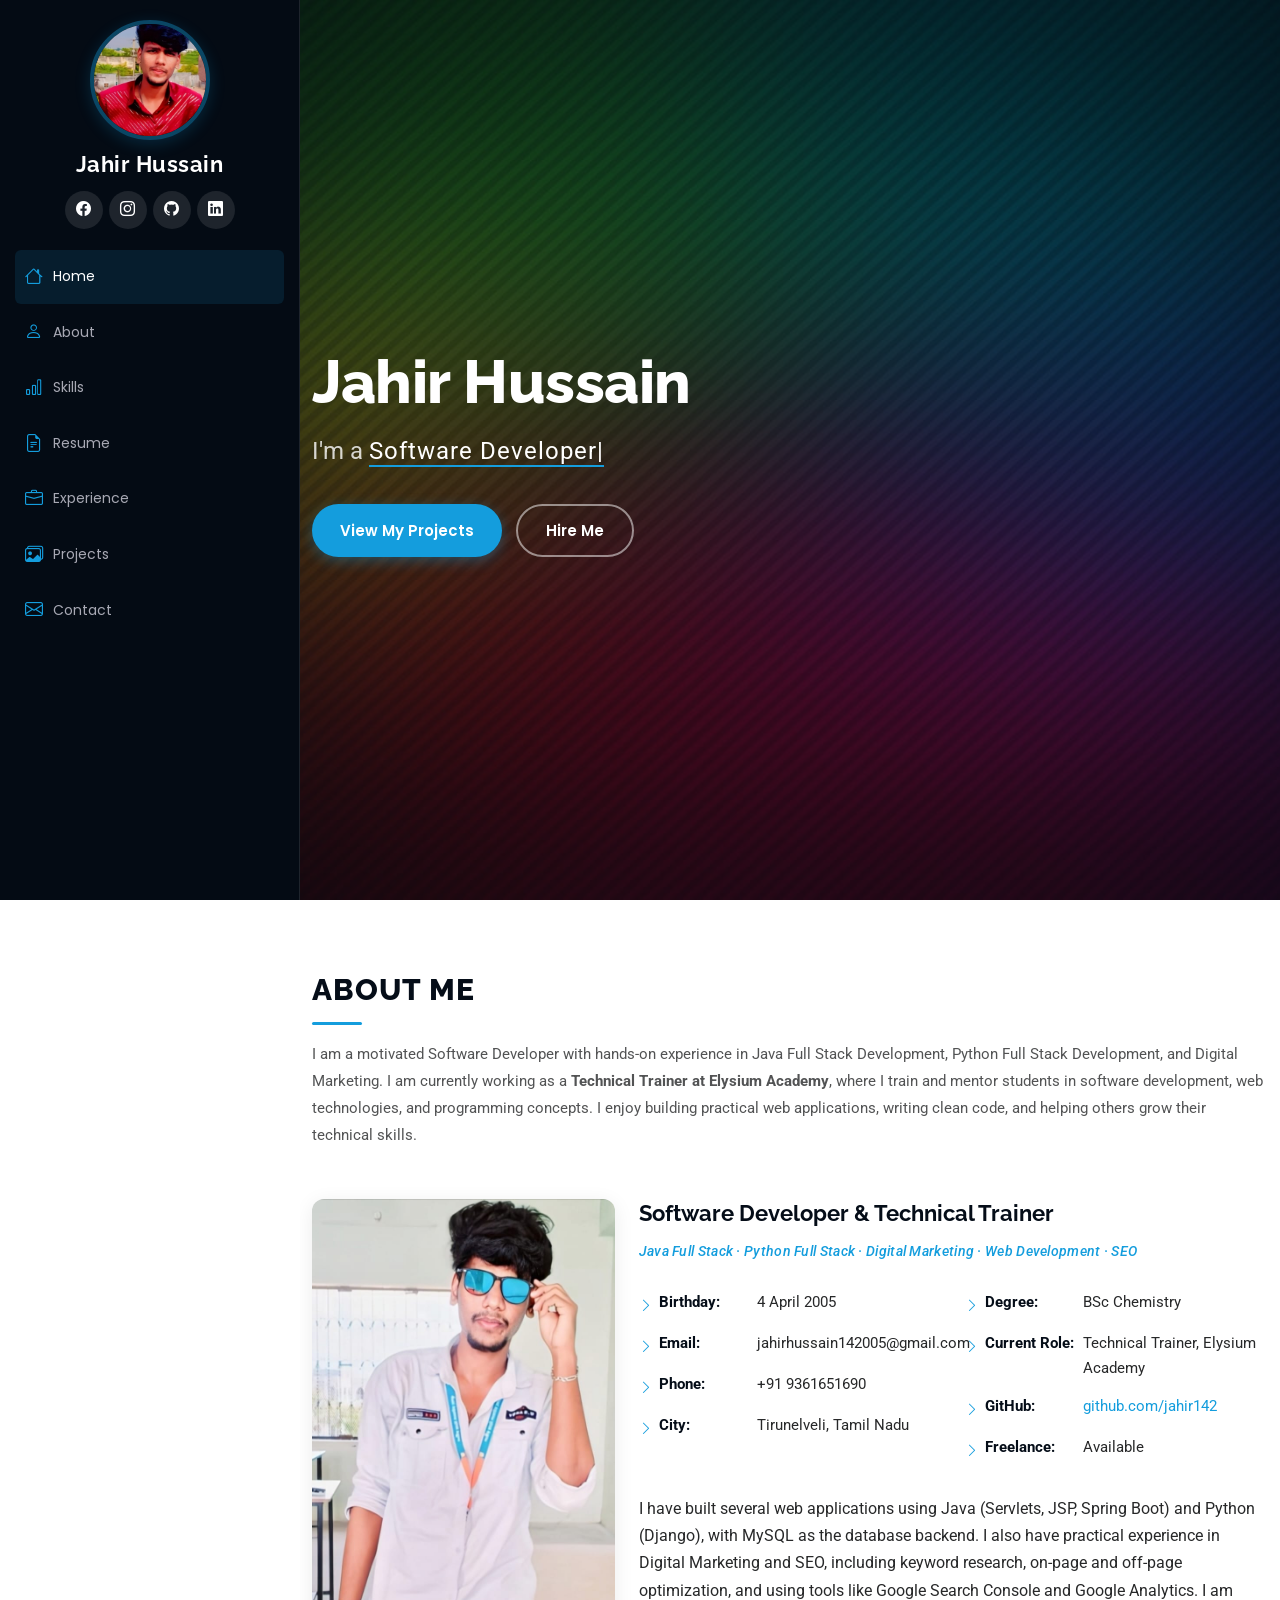
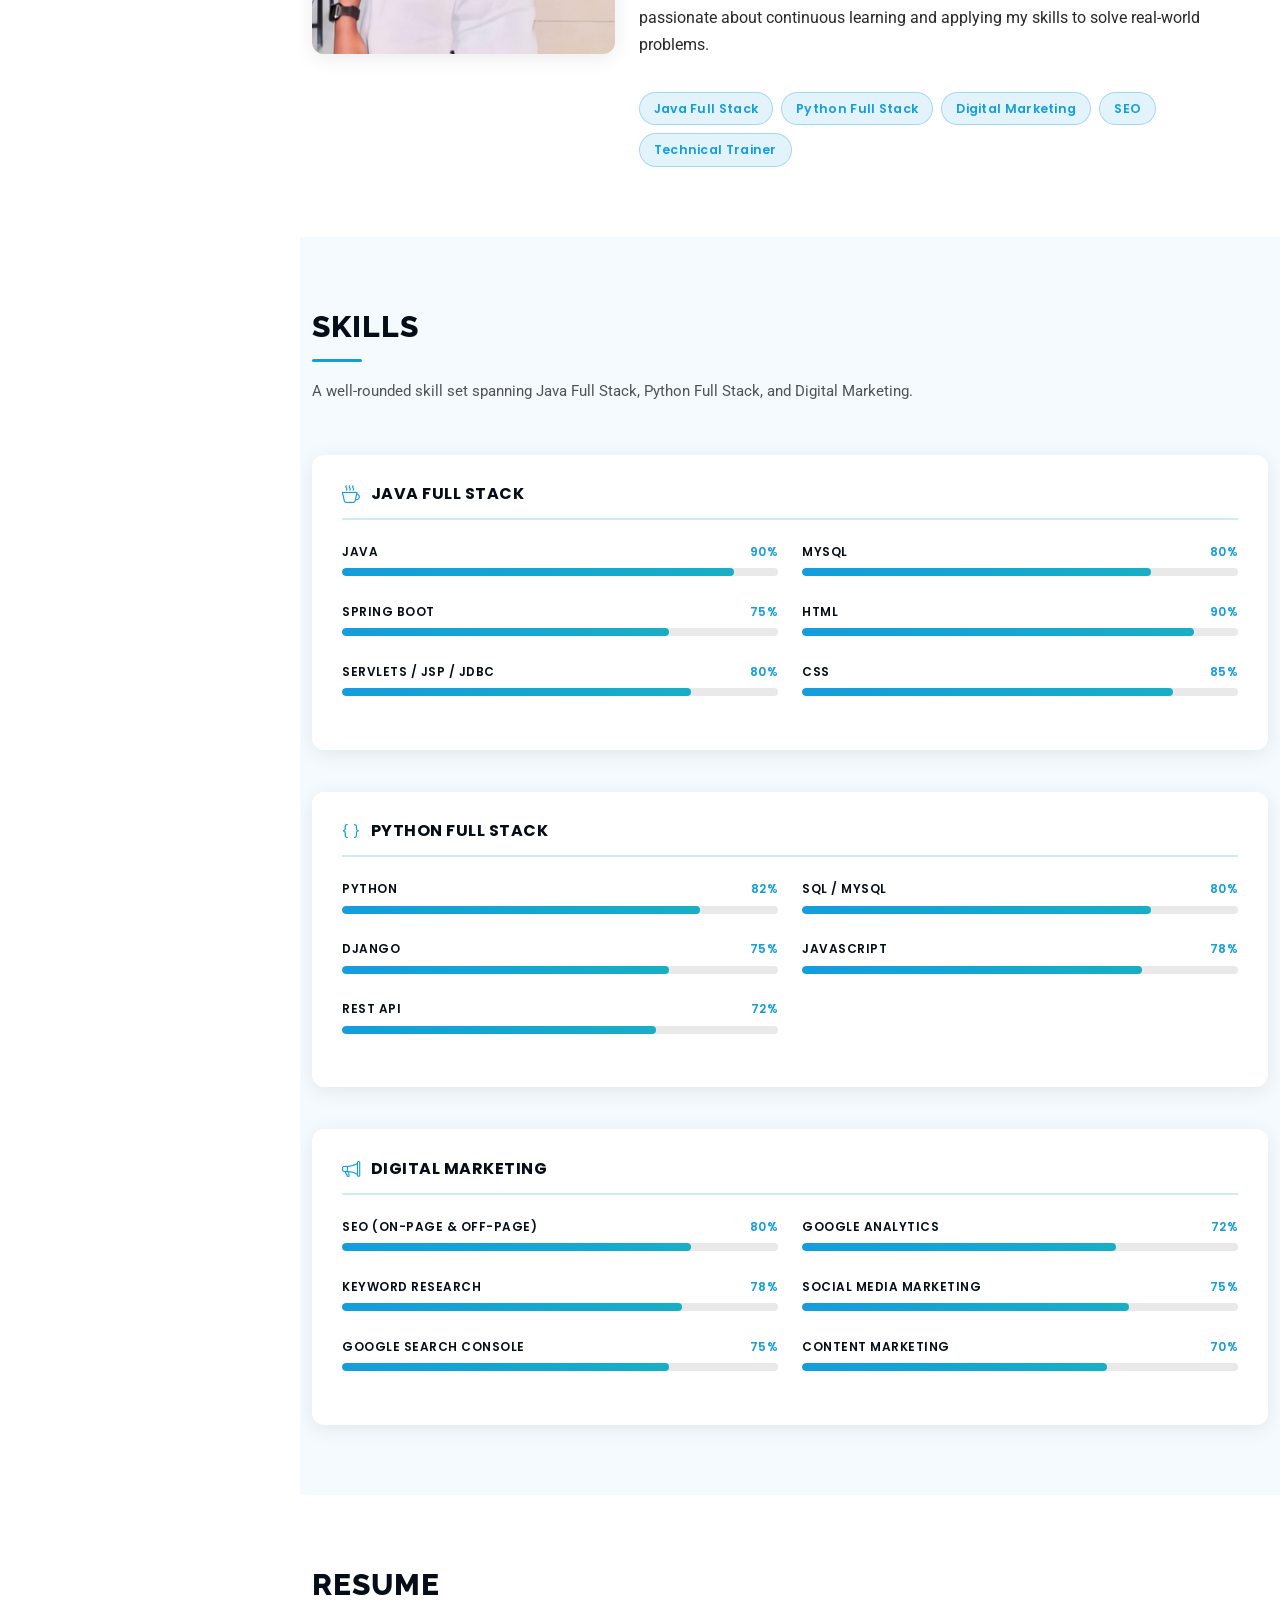
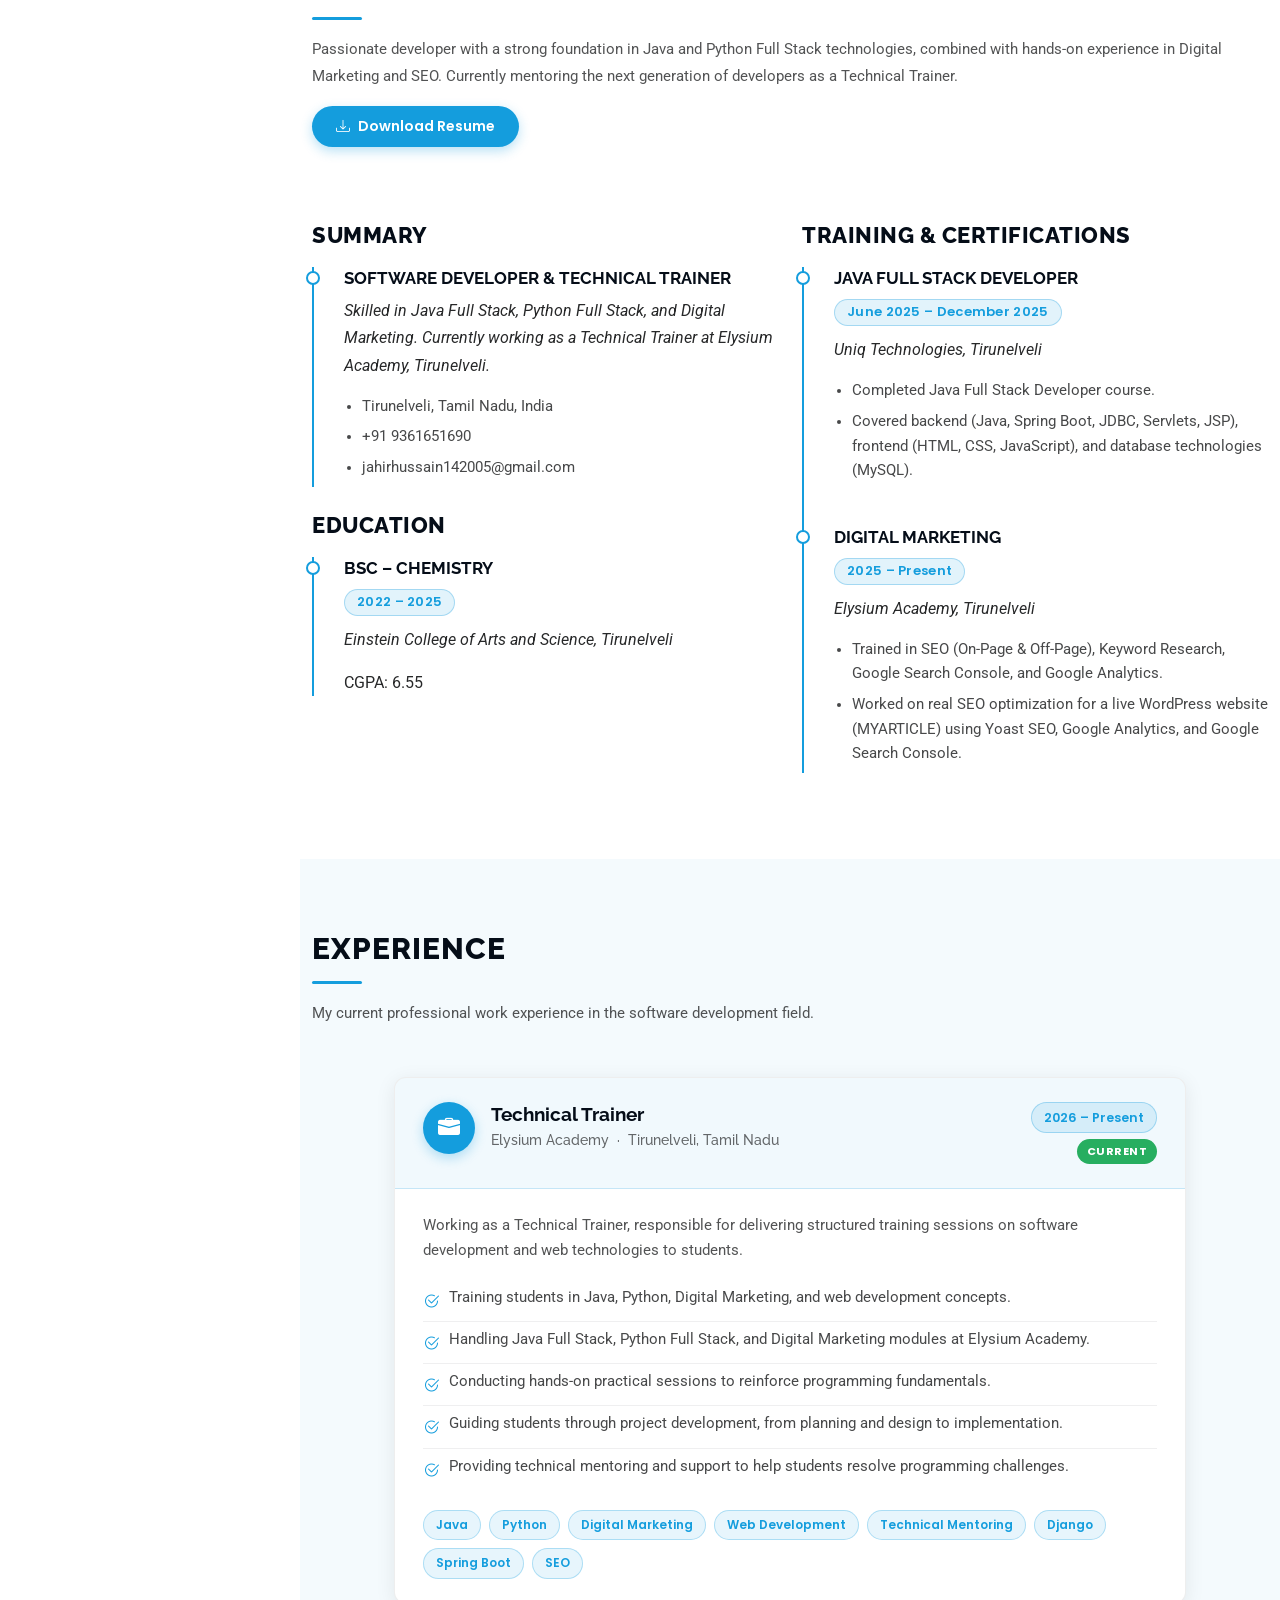
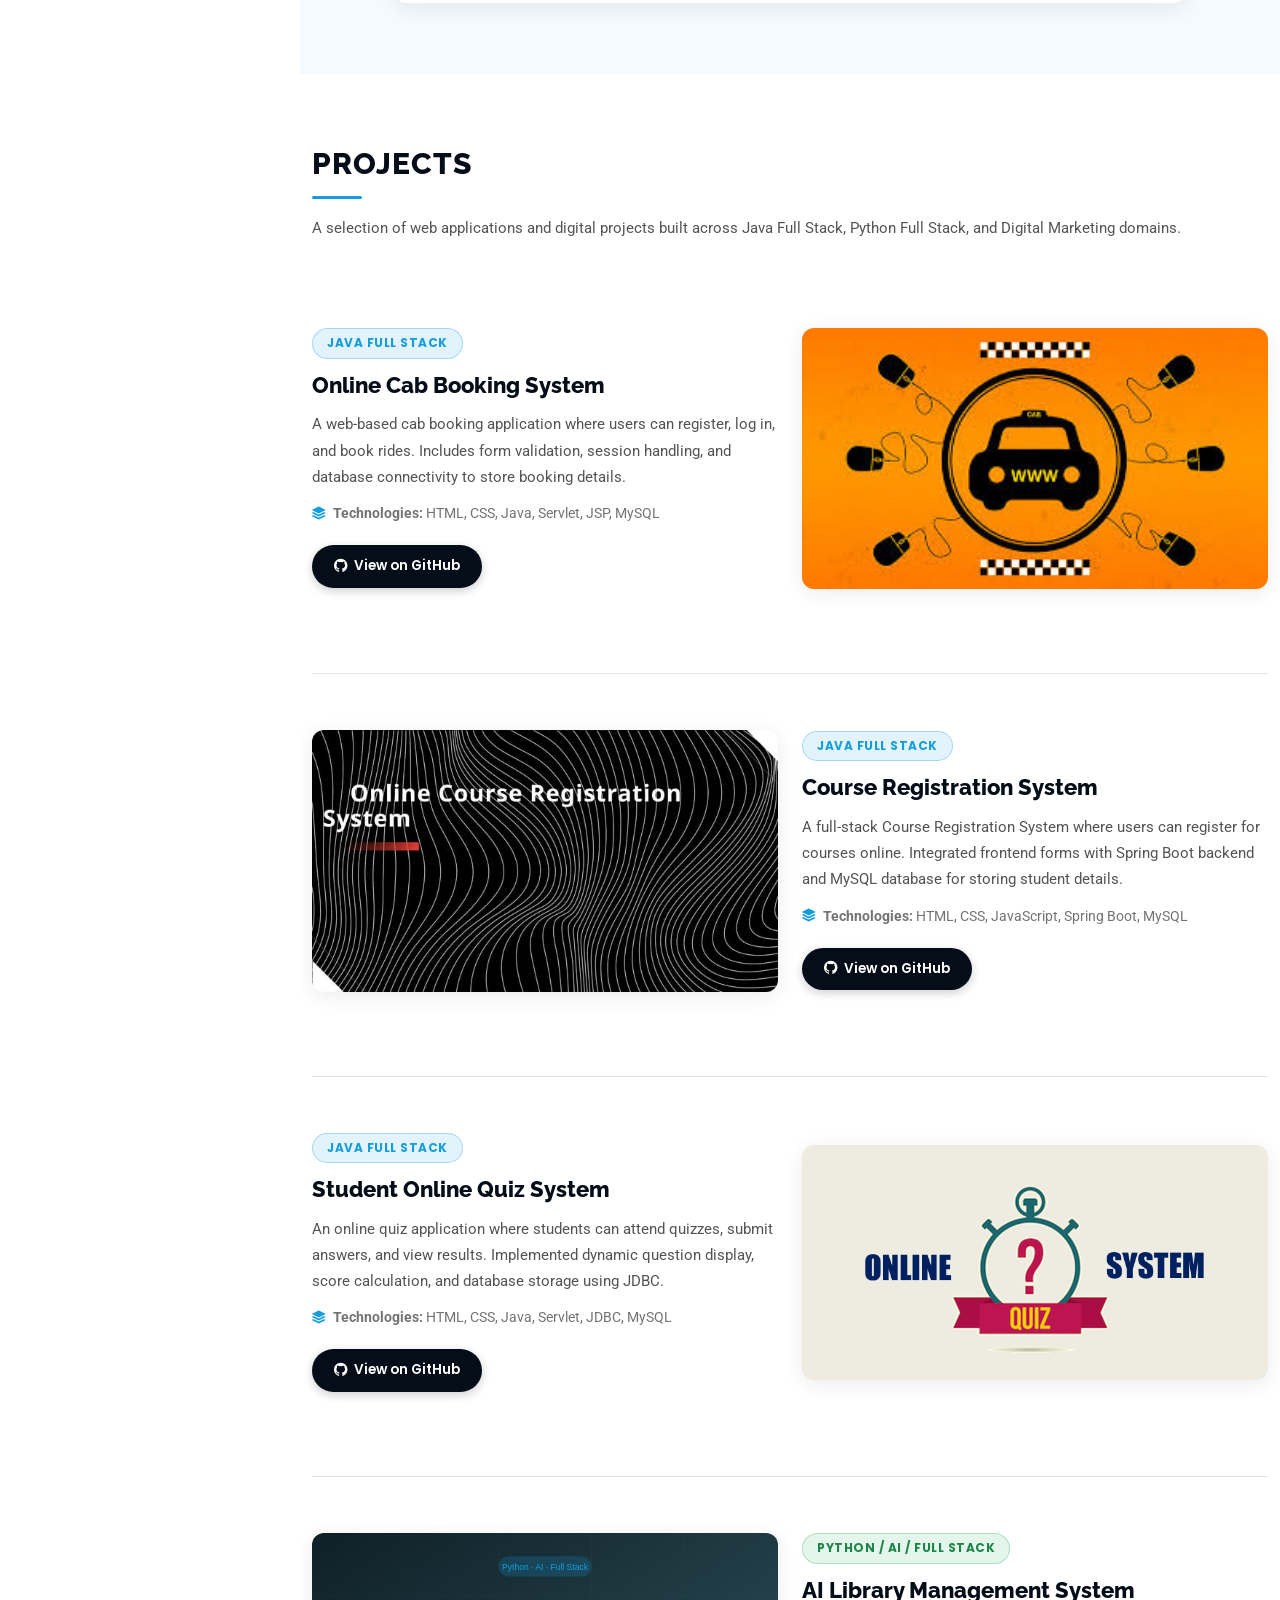
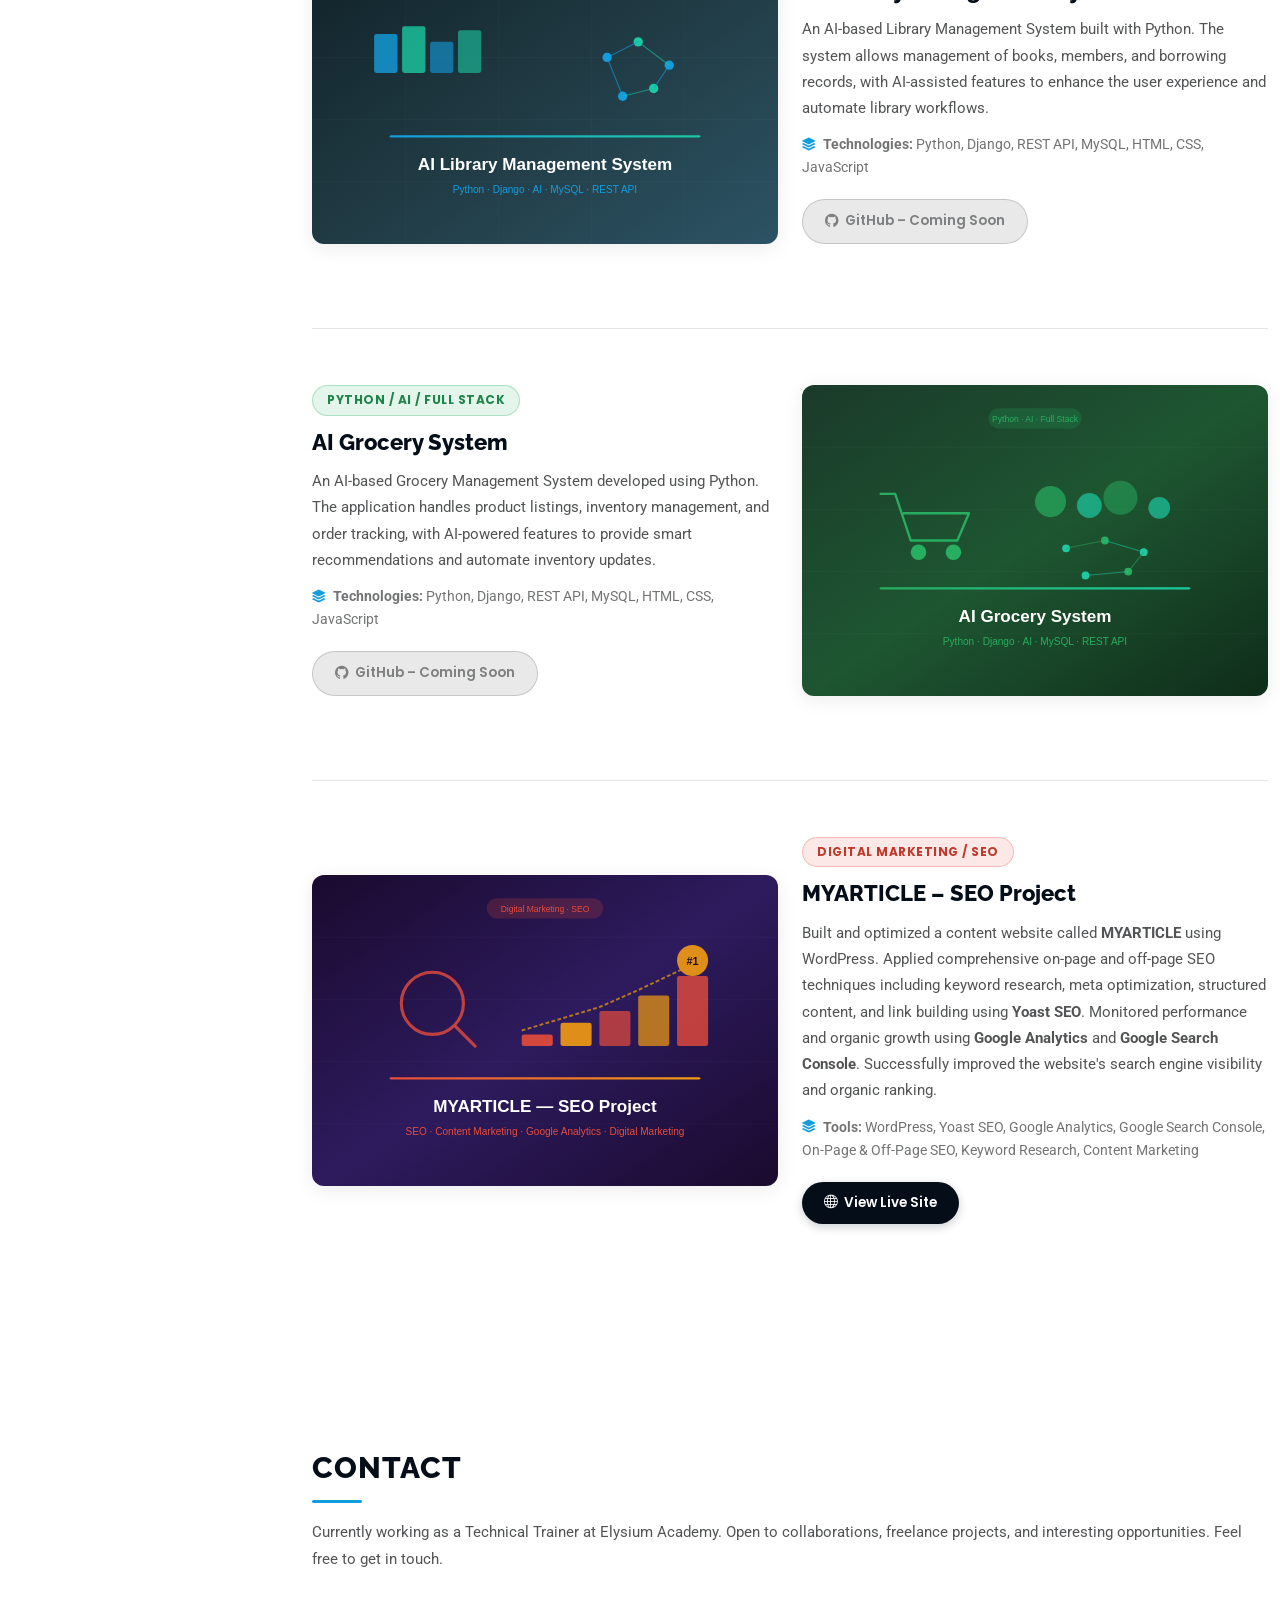
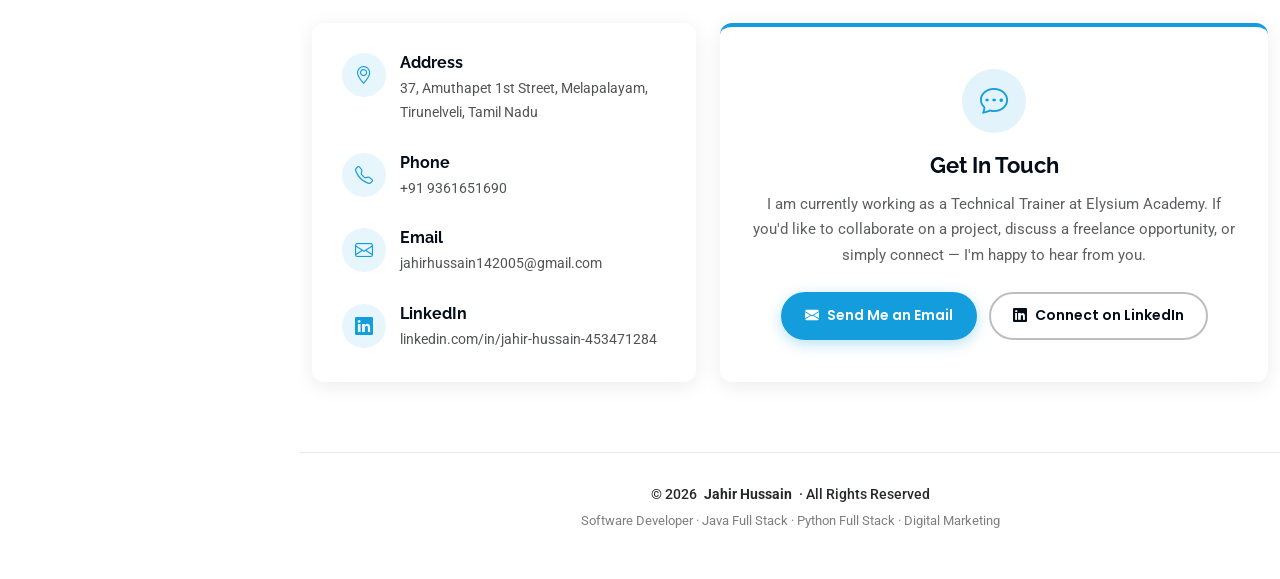
==== commit 002a0124: "Update portfolio with Python and digital marketing" ====
--- a/iPortfolio-1.0.0/index.html
+++ b/iPortfolio-1.0.0/index.html
@@ -4,22 +4,27 @@
 <head>
   <meta charset="utf-8">
   <meta content="width=device-width, initial-scale=1.0" name="viewport">
-   <title>Jahir Portfolio | Web Developer Portfolio</title>
-  <meta
-    name="description"
-    content="Jahir Hussain Portfolio - Web Developer skilled in HTML, CSS, JavaScript, React and SEO. Explore projects, skills and contact information."
-  />
-  <meta content="" name="description">
-  <meta content="" name="keywords">
+  <title>Jahir Hussain | Software Developer · Java Full Stack · Python Full Stack · Digital Marketing</title>
+  <meta name="description" content="Jahir Hussain – Software Developer specializing in Java Full Stack, Python Full Stack Development, and Digital Marketing. Currently working as Technical Trainer at Elysium Academy. Explore my projects, skills, and contact information.">
+  <meta name="keywords" content="Jahir Hussain, Software Developer, Java Full Stack Developer, Python Full Stack Developer, Digital Marketing, SEO, Spring Boot, Django, Web Developer, Technical Trainer, Elysium Academy, Tirunelveli">
+  <meta name="author" content="Jahir Hussain">
+  <meta name="robots" content="index, follow">
+
+  <!-- Open Graph / Social -->
+  <meta property="og:type" content="website">
+  <meta property="og:title" content="Jahir Hussain | Software Developer & Full Stack Developer">
+  <meta property="og:description" content="Software Developer skilled in Java Full Stack, Python Full Stack, and Digital Marketing. Currently Technical Trainer at Elysium Academy.">
+  <meta property="og:image" content="assets/img/portfolio/main-img2.webp">
+  <meta property="og:url" content="https://jahir14-portfolio.netlify.app">
 
   <!-- Favicons -->
-  <link href="assets/img/testimonials/logo.jpg" rel="icon">
-  <link href="assets/img/testimonials/logo.png" rel="apple-touch-icon">
+  <link href="assets/img/testimonials/logo.webp" rel="icon" type="image/webp">
+  <link href="assets/img/testimonials/logo.webp" rel="apple-touch-icon">
 
   <!-- Fonts -->
   <link href="https://fonts.googleapis.com" rel="preconnect">
   <link href="https://fonts.gstatic.com" rel="preconnect" crossorigin>
-  <link href="https://fonts.googleapis.com/css2?family=Roboto:ital,wght@0,100;0,300;0,400;0,500;0,700;0,900;1,100;1,300;1,400;1,500;1,700;1,900&family=Poppins:ital,wght@0,100;0,200;0,300;0,400;0,500;0,600;0,700;0,800;0,900;1,100;1,200;1,300;1,400;1,500;1,600;1,700;1,800;1,900&family=Raleway:ital,wght@0,100;0,200;0,300;0,400;0,500;0,600;0,700;0,800;0,900;1,100;1,200;1,300;1,400;1,500;1,600;1,700;1,800;1,900&display=swap" rel="stylesheet">
+  <link href="https://fonts.googleapis.com/css2?family=Roboto:ital,wght@0,300;0,400;0,500;0,700;1,400&family=Poppins:wght@300;400;500;600;700&family=Raleway:wght@300;400;500;600;700;800&display=swap" rel="stylesheet">
 
   <!-- Vendor CSS Files -->
   <link href="assets/vendor/bootstrap/css/bootstrap.min.css" rel="stylesheet">
@@ -27,487 +32,675 @@
   <link href="assets/vendor/aos/aos.css" rel="stylesheet">
 
   <!-- Main CSS File -->
-  <link href="assets/css/main.css?v=2" rel="stylesheet">
-
-  <!-- =======================================================
-  * Template Name: iPortfolio
-  * Template URL: https://bootstrapmade.com/iportfolio-bootstrap-portfolio-websites-template/
-  * Updated: Jun 29 2024 with Bootstrap v5.3.3
-  * Author: BootstrapMade.com
-  * License: https://bootstrapmade.com/license/
-  ======================================================== -->
+  <link href="assets/css/main.css" rel="stylesheet">
 </head>
 
 <body class="index-page">
 
+  <!-- ======= Header / Sidebar ======= -->
   <header id="header" class="header dark-background d-flex flex-column">
     <i class="header-toggle d-xl-none bi bi-list"></i>
 
     <div class="profile-img">
-      <img src="assets\img\portfolio\side-img2.webp" width="104"
-  height="124" alt="Jahir Hussain" class="img-fluid rounded-circle">
+      <img src="assets/img/portfolio/side-img2.webp" width="120" height="120"
+        alt="Jahir Hussain – Software Developer" class="img-fluid rounded-circle">
     </div>
 
     <a href="index.html" class="logo d-flex align-items-center justify-content-center">
-      <!-- Uncomment the line below if you also wish to use an image logo -->
-      <!-- <img src="" alt=""> -->
       <h1 class="sitename">Jahir Hussain</h1>
     </a>
 
     <div class="social-links text-center">
-    
-     <div class="social-links text-center">
-  
-  <a href="https://facebook.com/Rockjahir142005" target="_blank" class="facebook" aria-label="Facebook Profile">
-    <i class="bi bi-facebook"></i>
-  </a>
-  <a href="https://instagram.com/mr_black_devil__04" target="_blank" class="instagram"   aria-label="Instagram Profile">
-    <i class="bi bi-instagram"></i>
-  </a>
-  <a href="https://github.com/jahir142" target="_blank" class="github"   aria-label="GitHub Profile">
-    <i class="bi bi-github"></i>
-  </a>
-  <a href="https://www.linkedin.com/in/jahir-hussain-453471284/" target="_blank" class="linkedin"  aria-label="LinkedIn Profile">
-    <i class="bi bi-linkedin"></i>
-  </a>
-</div>
-
+      <a href="https://facebook.com/Rockjahir142005" target="_blank" rel="noopener" class="facebook" aria-label="Facebook Profile">
+        <i class="bi bi-facebook"></i>
+      </a>
+      <a href="https://instagram.com/mr_black_devil__04" target="_blank" rel="noopener" class="instagram" aria-label="Instagram Profile">
+        <i class="bi bi-instagram"></i>
+      </a>
+      <a href="https://github.com/jahir142" target="_blank" rel="noopener" class="github" aria-label="GitHub Profile">
+        <i class="bi bi-github"></i>
+      </a>
+      <a href="https://www.linkedin.com/in/jahir-hussain-453471284/" target="_blank" rel="noopener" class="linkedin" aria-label="LinkedIn Profile">
+        <i class="bi bi-linkedin"></i>
+      </a>
     </div>
 
     <nav id="navmenu" class="navmenu">
       <ul>
-        <li><a href="#hero" class="active"><i class="bi bi-house navicon"></i>Home</a></li>
-        <li><a href="#about"><i class="bi bi-person navicon"></i> About Me</a></li>
-        <li><a href="#skills"><i class="bi bi-envelope navicon"></i> Skills</a></li>
+        <li><a href="#hero" class="active"><i class="bi bi-house navicon"></i> Home</a></li>
+        <li><a href="#about"><i class="bi bi-person navicon"></i> About</a></li>
+        <li><a href="#skills"><i class="bi bi-bar-chart navicon"></i> Skills</a></li>
         <li><a href="#resume"><i class="bi bi-file-earmark-text navicon"></i> Resume</a></li>
+        <li><a href="#experience"><i class="bi bi-briefcase navicon"></i> Experience</a></li>
         <li><a href="#portfolio"><i class="bi bi-images navicon"></i> Projects</a></li>
         <li><a href="#contact"><i class="bi bi-envelope navicon"></i> Contact</a></li>
-        
       </ul>
     </nav>
-
   </header>
+  <!-- End Header -->
 
   <main class="main">
 
-    <!-- Hero Section -->
+    <!-- ======= Hero Section ======= -->
     <section id="hero" class="hero section dark-background">
-    <img
-  src="assets/img/testimonials/background2.webp"
-  alt="Jahir Hussain"
-  fetchpriority="high"
-  decoding="async">
-     
+      <img src="assets/img/testimonials/background2.webp"
+        alt="Hero background" fetchpriority="high" decoding="async">
+
       <div class="container" data-aos="fade-up" data-aos-delay="100">
         <h2>Jahir Hussain</h2>
-        <p>I'm <span class="typed" data-typed-items="Software Developer,Java Full stack Developer,Web Developer">Software Developer</span><span class="typed-cursor typed-cursor--blink" aria-hidden="true"></span><span class="typed-cursor typed-cursor--blink" aria-hidden="true"></span></p>
-      </div>
-
-    </section><!-- /Hero Section -->
-
-    <!-- About Section -->
+        <p>I'm a
+          <span class="typed" data-typed-items="Software Developer,Java Full Stack Developer,Python Full Stack Developer,Digital Marketing Specialist"></span>
+          <span class="typed-cursor typed-cursor--blink" aria-hidden="true"></span>
+        </p>
+        <div class="hero-cta" data-aos="fade-up" data-aos-delay="300">
+          <a href="#portfolio" class="btn-hero-primary">View My Projects</a>
+          <a href="#contact" class="btn-hero-secondary">Hire Me</a>
+        </div>
+      </div>
+    </section>
+    <!-- End Hero Section -->
+
+    <!-- ======= About Section ======= -->
     <section id="about" class="about section">
-
-      <!-- Section Title -->
       <div class="container section-title" data-aos="fade-up">
         <h2>About Me</h2>
-        <p>Fresh graduate and aspiring Java Full Stack Developer with strong fundamentals in HTML, CSS, Java, Servlets, JSP, and MySQL. Trained through hands-on projects that demonstrate the ability to build basic dynamic web applications and understand client–server architecture. Quick learner with a keen interest in improving coding skills, writing clean code, and exploring modern frameworks. Looking for an opportunity to start a career in software development and grow by working on real-world projects.</p>
-      </div><!-- End Section Title -->
+        <p>
+          I am a motivated Software Developer with hands-on experience in Java Full Stack Development,
+          Python Full Stack Development, and Digital Marketing. I am currently working as a
+          <strong>Technical Trainer at Elysium Academy</strong>, where I train and mentor students
+          in software development, web technologies, and programming concepts. I enjoy building practical
+          web applications, writing clean code, and helping others grow their technical skills.
+        </p>
+      </div>
 
       <div class="container" data-aos="fade-up" data-aos-delay="100">
-
         <div class="row gy-4 justify-content-center">
-          <div class="col-lg-4">
-            <img src="assets\img\portfolio\main-img2.webp" class="img-fluid"  alt="Jahir Hussain">
-          </div>
-          <br>
+
+          <div class="col-lg-4 text-center">
+            <img src="assets/img/portfolio/main-img2.webp" class="img-fluid about-img"
+              alt="Jahir Hussain – Full Stack Developer">
+          </div>
+
           <div class="col-lg-8 content">
-            <h2>Java Full Stack Developer &amp;Software Developer</h2>
-            <p class="fst-italic py-3">
-              
+            <h2>Software Developer &amp; Technical Trainer</h2>
+            <p class="fst-italic py-2 about-tagline">
+              Java Full Stack · Python Full Stack · Digital Marketing · Web Development · SEO
             </p>
+
             <div class="row">
               <div class="col-lg-6">
                 <ul>
                   <li><i class="bi bi-chevron-right"></i> <strong>Birthday:</strong> <span>4 April 2005</span></li>
                   <li><i class="bi bi-chevron-right"></i> <strong>Email:</strong> <span>jahirhussain142005@gmail.com</span></li>
                   <li><i class="bi bi-chevron-right"></i> <strong>Phone:</strong> <span>+91 9361651690</span></li>
-                  <li><i class="bi bi-chevron-right"></i> <strong>City:</strong> <span>Tirunelveli,Tamilnadu</span></li>
+                  <li><i class="bi bi-chevron-right"></i> <strong>City:</strong> <span>Tirunelveli, Tamil Nadu</span></li>
                 </ul>
               </div>
               <div class="col-lg-6">
                 <ul>
-                  <li><i class="bi bi-chevron-right"></i> <strong>Age:</strong> <span>20</span></li>
                   <li><i class="bi bi-chevron-right"></i> <strong>Degree:</strong> <span>BSc Chemistry</span></li>
-                  <li><i class="bi bi-chevron-right"></i> <strong>GitHub ID:</strong> <span>https://github.com/jahir142</span></li>
+                  <li><i class="bi bi-chevron-right"></i> <strong>Current Role:</strong> <span>Technical Trainer, Elysium Academy</span></li>
+                  <li><i class="bi bi-chevron-right"></i> <strong>GitHub:</strong> <span><a href="https://github.com/jahir142" target="_blank" rel="noopener">github.com/jahir142</a></span></li>
                   <li><i class="bi bi-chevron-right"></i> <strong>Freelance:</strong> <span>Available</span></li>
                 </ul>
               </div>
             </div>
+
             <p class="py-3">
-            I am looking for an entry-level opportunity as a Java Full Stack Developer where I can apply my technical skills, improve my coding abilities, and build scalable web applications.I am a quick learner,team player and highly motivated to grow in the IT Industry.
-               </p>
-          </div>
-        </div>
-
-      </div>
-
-    <!-- Skills Section -->
+              I have built several web applications using Java (Servlets, JSP, Spring Boot) and Python (Django),
+              with MySQL as the database backend. I also have practical experience in Digital Marketing and SEO,
+              including keyword research, on-page and off-page optimization, and using tools like Google Search
+              Console and Google Analytics. I am passionate about continuous learning and applying my skills to
+              solve real-world problems.
+            </p>
+
+            <div class="about-badges">
+              <span class="badge-skill">Java Full Stack</span>
+              <span class="badge-skill">Python Full Stack</span>
+              <span class="badge-skill">Digital Marketing</span>
+              <span class="badge-skill">SEO</span>
+              <span class="badge-skill">Technical Trainer</span>
+            </div>
+          </div>
+
+        </div>
+      </div>
+    </section>
+    <!-- End About Section -->
+
+    <!-- ======= Skills Section ======= -->
     <section id="skills" class="skills section light-background">
-
-      <!-- Section Title -->
       <div class="container section-title" data-aos="fade-up">
         <h2>Skills</h2>
-        <p>Passionate Java Full Stack Developer skilled in building responsive and scalable web application</p>
-      </div><!-- End Section Title -->
+        <p>A well-rounded skill set spanning Java Full Stack, Python Full Stack, and Digital Marketing.</p>
+      </div>
 
       <div class="container" data-aos="fade-up" data-aos-delay="100">
 
-        <div class="row skills-content skills-animation">
-
-          <div class="col-lg-6">
-          <div class="progress">
-              <span class="skill"><span>Java</span> <i class="val">90%</i></span>
-              <div class="progress-bar-wrap">
-                <div class="progress-bar" role="progressbar" aria-valuenow="90"  aria-label="JAVA Skill Level" aria-valuemin="0" aria-valuemax="100"></div>
-              </div>
-            </div><!-- End Skills Item -->
-
-            <div class="progress">
-              <span class="skill"><span>HTML</span> <i class="val">90%</i></span>
-              <div class="progress-bar-wrap">
-                <div class="progress-bar" role="progressbar" aria-valuenow="90"   aria-label="HTML Skill Level" aria-valuemin="0" aria-valuemax="100"></div>
-              </div>
-            </div><!-- End Skills Item -->
-
-            <div class="progress">
-              <span class="skill"><span>CSS</span> <i class="val">85%</i></span>
-              <div class="progress-bar-wrap">
-                <div class="progress-bar" role="progressbar" aria-valuenow="85"   aria-label="CSS Skill Level" aria-valuemin="0" aria-valuemax="100"></div>
-              </div>
-            </div><!-- End Skills Item -->
-
-            <div class="progress">
-              <span class="skill"><span>JavaScript</span> <i class="val">80%</i></span>
-              <div class="progress-bar-wrap">
-                <div class="progress-bar" role="progressbar"   aria-label="JAVASCRIPT Skill Level" aria-valuenow="80" aria-valuemin="0" aria-valuemax="100"></div>
-              </div>
-            </div><!-- End Skills Item -->
-
-          </div>
-
-          <div class="col-lg-6">
-
-            <div class="progress">
-              <span class="skill"><span>MySQL</span> <i class="val">80%</i></span>
-              <div class="progress-bar-wrap">
-                <div class="progress-bar" role="progressbar"   aria-label="MySQL Skill Level" aria-valuenow="80" aria-valuemin="0" aria-valuemax="100"></div>
-              </div>
-            </div><!-- End Skills Item -->
-
-            <div class="progress">
-              <span class="skill"><span>Spring Boot</span> <i class="val">75%</i></span>
-              <div class="progress-bar-wrap">
-                <div class="progress-bar" role="progressbar"   aria-label="SPRING BOOT Skill Level" aria-valuenow="75" aria-valuemin="0" aria-valuemax="100"></div>
-              </div>
-            </div><!-- End Skills Item -->
-
-            <div class="progress">
-              <span class="skill"><span>JDBC/Servlets/JSP</span> <i class="val">78%</i></span>
-              <div class="progress-bar-wrap">
-                <div class="progress-bar" role="progressbar"   aria-label="JDBC/Servlets/JSP Skill Level"  aria-label="HTML Skill Level" aria-valuenow="78" aria-valuemin="0" aria-valuemax="100"></div>
-              </div>
-            </div><!-- End Skills Item -->
-
-          </div>
-
-        </div>
-
-      </div>
-
+        <!-- Java Full Stack -->
+        <div class="skills-category" data-aos="fade-up" data-aos-delay="100">
+          <h4 class="skills-category-title"><i class="bi bi-cup-hot"></i> Java Full Stack</h4>
+          <div class="row skills-content skills-animation">
+            <div class="col-lg-6">
+              <div class="progress">
+                <span class="skill"><span>Java</span> <i class="val">90%</i></span>
+                <div class="progress-bar-wrap">
+                  <div class="progress-bar" role="progressbar" aria-valuenow="90" aria-label="Java skill level" aria-valuemin="0" aria-valuemax="100"></div>
+                </div>
+              </div>
+              <div class="progress">
+                <span class="skill"><span>Spring Boot</span> <i class="val">75%</i></span>
+                <div class="progress-bar-wrap">
+                  <div class="progress-bar" role="progressbar" aria-valuenow="75" aria-label="Spring Boot skill level" aria-valuemin="0" aria-valuemax="100"></div>
+                </div>
+              </div>
+              <div class="progress">
+                <span class="skill"><span>Servlets / JSP / JDBC</span> <i class="val">80%</i></span>
+                <div class="progress-bar-wrap">
+                  <div class="progress-bar" role="progressbar" aria-valuenow="80" aria-label="Servlets JSP JDBC skill level" aria-valuemin="0" aria-valuemax="100"></div>
+                </div>
+              </div>
+            </div>
+            <div class="col-lg-6">
+              <div class="progress">
+                <span class="skill"><span>MySQL</span> <i class="val">80%</i></span>
+                <div class="progress-bar-wrap">
+                  <div class="progress-bar" role="progressbar" aria-valuenow="80" aria-label="MySQL skill level" aria-valuemin="0" aria-valuemax="100"></div>
+                </div>
+              </div>
+              <div class="progress">
+                <span class="skill"><span>HTML</span> <i class="val">90%</i></span>
+                <div class="progress-bar-wrap">
+                  <div class="progress-bar" role="progressbar" aria-valuenow="90" aria-label="HTML skill level" aria-valuemin="0" aria-valuemax="100"></div>
+                </div>
+              </div>
+              <div class="progress">
+                <span class="skill"><span>CSS</span> <i class="val">85%</i></span>
+                <div class="progress-bar-wrap">
+                  <div class="progress-bar" role="progressbar" aria-valuenow="85" aria-label="CSS skill level" aria-valuemin="0" aria-valuemax="100"></div>
+                </div>
+              </div>
+            </div>
+          </div>
+        </div>
+
+        <!-- Python Full Stack -->
+        <div class="skills-category" data-aos="fade-up" data-aos-delay="150">
+          <h4 class="skills-category-title"><i class="bi bi-braces"></i> Python Full Stack</h4>
+          <div class="row skills-content skills-animation">
+            <div class="col-lg-6">
+              <div class="progress">
+                <span class="skill"><span>Python</span> <i class="val">82%</i></span>
+                <div class="progress-bar-wrap">
+                  <div class="progress-bar" role="progressbar" aria-valuenow="82" aria-label="Python skill level" aria-valuemin="0" aria-valuemax="100"></div>
+                </div>
+              </div>
+              <div class="progress">
+                <span class="skill"><span>Django</span> <i class="val">75%</i></span>
+                <div class="progress-bar-wrap">
+                  <div class="progress-bar" role="progressbar" aria-valuenow="75" aria-label="Django skill level" aria-valuemin="0" aria-valuemax="100"></div>
+                </div>
+              </div>
+              <div class="progress">
+                <span class="skill"><span>REST API</span> <i class="val">72%</i></span>
+                <div class="progress-bar-wrap">
+                  <div class="progress-bar" role="progressbar" aria-valuenow="72" aria-label="REST API skill level" aria-valuemin="0" aria-valuemax="100"></div>
+                </div>
+              </div>
+            </div>
+            <div class="col-lg-6">
+              <div class="progress">
+                <span class="skill"><span>SQL / MySQL</span> <i class="val">80%</i></span>
+                <div class="progress-bar-wrap">
+                  <div class="progress-bar" role="progressbar" aria-valuenow="80" aria-label="SQL MySQL skill level" aria-valuemin="0" aria-valuemax="100"></div>
+                </div>
+              </div>
+              <div class="progress">
+                <span class="skill"><span>JavaScript</span> <i class="val">78%</i></span>
+                <div class="progress-bar-wrap">
+                  <div class="progress-bar" role="progressbar" aria-valuenow="78" aria-label="JavaScript skill level" aria-valuemin="0" aria-valuemax="100"></div>
+                </div>
+              </div>
+            </div>
+          </div>
+        </div>
+
+        <!-- Digital Marketing -->
+        <div class="skills-category" data-aos="fade-up" data-aos-delay="200">
+          <h4 class="skills-category-title"><i class="bi bi-megaphone"></i> Digital Marketing</h4>
+          <div class="row skills-content skills-animation">
+            <div class="col-lg-6">
+              <div class="progress">
+                <span class="skill"><span>SEO (On-Page &amp; Off-Page)</span> <i class="val">80%</i></span>
+                <div class="progress-bar-wrap">
+                  <div class="progress-bar" role="progressbar" aria-valuenow="80" aria-label="SEO skill level" aria-valuemin="0" aria-valuemax="100"></div>
+                </div>
+              </div>
+              <div class="progress">
+                <span class="skill"><span>Keyword Research</span> <i class="val">78%</i></span>
+                <div class="progress-bar-wrap">
+                  <div class="progress-bar" role="progressbar" aria-valuenow="78" aria-label="Keyword Research skill level" aria-valuemin="0" aria-valuemax="100"></div>
+                </div>
+              </div>
+              <div class="progress">
+                <span class="skill"><span>Google Search Console</span> <i class="val">75%</i></span>
+                <div class="progress-bar-wrap">
+                  <div class="progress-bar" role="progressbar" aria-valuenow="75" aria-label="Google Search Console skill level" aria-valuemin="0" aria-valuemax="100"></div>
+                </div>
+              </div>
+            </div>
+            <div class="col-lg-6">
+              <div class="progress">
+                <span class="skill"><span>Google Analytics</span> <i class="val">72%</i></span>
+                <div class="progress-bar-wrap">
+                  <div class="progress-bar" role="progressbar" aria-valuenow="72" aria-label="Google Analytics skill level" aria-valuemin="0" aria-valuemax="100"></div>
+                </div>
+              </div>
+              <div class="progress">
+                <span class="skill"><span>Social Media Marketing</span> <i class="val">75%</i></span>
+                <div class="progress-bar-wrap">
+                  <div class="progress-bar" role="progressbar" aria-valuenow="75" aria-label="Social Media Marketing skill level" aria-valuemin="0" aria-valuemax="100"></div>
+                </div>
+              </div>
+              <div class="progress">
+                <span class="skill"><span>Content Marketing</span> <i class="val">70%</i></span>
+                <div class="progress-bar-wrap">
+                  <div class="progress-bar" role="progressbar" aria-valuenow="70" aria-label="Content Marketing skill level" aria-valuemin="0" aria-valuemax="100"></div>
+                </div>
+              </div>
+            </div>
+          </div>
+        </div>
+
+      </div>
     </section>
-    <!-- /Skills Section -->
-
-    <!-- Resume Section -->
+    <!-- End Skills Section -->
+
+    <!-- ======= Resume Section ======= -->
     <section id="resume" class="resume section">
-
-      <!-- Section Title -->
       <div class="container section-title" data-aos="fade-up">
         <h2>Resume</h2>
-        <p>I am a passionate Java Full Stack Developer(Fresher) with strong foundation in Core Java, Spring Boot, JDBC, Servlets, JSP, MySQL and front-end Technologies. I am looking for an entry-level opportunity to start my career and contribute to real-world software development. </p>
- <a href="assets/img/Jahir--Resume.pdf" download class="btn btn-primary mt-3">
-  Download Resume
-</a>
-
-      </div><!-- End Section Title -->
+        <p>Passionate developer with a strong foundation in Java and Python Full Stack technologies, combined with hands-on experience in Digital Marketing and SEO. Currently mentoring the next generation of developers as a Technical Trainer.</p>
+        <a href="assets/img/Jahir--Resume.pdf" download class="btn btn-download-resume mt-3">
+          <i class="bi bi-download me-2"></i>Download Resume
+        </a>
+      </div>
 
       <div class="container">
-
         <div class="row">
 
           <div class="col-lg-6" data-aos="fade-up" data-aos-delay="100">
             <h3 class="resume-title">Summary</h3>
-
             <div class="resume-item pb-0">
-              <h4>Java Full Stack Developer</h4>
-              <p><em>Strong Knowledge in Core Java and OOP Concept,Spring Boot,JDBC,Servlets,JSP and MySQL..</em></p>
+              <h4>Software Developer &amp; Technical Trainer</h4>
+              <p><em>Skilled in Java Full Stack, Python Full Stack, and Digital Marketing. Currently working as a Technical Trainer at Elysium Academy, Tirunelveli.</em></p>
               <ul>
-                <li>Tirunelveli, Tamilnadu, India</li>
+                <li>Tirunelveli, Tamil Nadu, India</li>
                 <li>+91 9361651690</li>
                 <li>jahirhussain142005@gmail.com</li>
               </ul>
-            </div><!-- Edn Resume Item -->
+            </div>
 
             <h3 class="resume-title">Education</h3>
             <div class="resume-item">
-              <h4>BSc- Chemistry</h4>
-              <h5>2022 - 2025</h5>
-              <p><em>Einstein College of Arts and Science,Tirunelveli </em></p>
-              <p>CGPA :6.55</p>
-            </div><!-- Edn Resume Item -->
+              <h4>BSc – Chemistry</h4>
+              <h5 class="resume-date">2022 – 2025</h5>
+              <p><em>Einstein College of Arts and Science, Tirunelveli</em></p>
+              <p>CGPA: 6.55</p>
+            </div>
           </div>
 
           <div class="col-lg-6" data-aos="fade-up" data-aos-delay="200">
-            <h3 class="resume-title">Training & Certification</h3>
+            <h3 class="resume-title">Training &amp; Certifications</h3>
             <div class="resume-item">
-              <h4>Java Full Stack Developer Certificate</h4>
-              <h5>2025-Present</h5>
-              <p><em>Uniq Technologies ,Tirunelveli</em></p>
+              <h4>Java Full Stack Developer</h4>
+              <h5 class="resume-date">June 2025 – December 2025</h5>
+              <p><em>Uniq Technologies, Tirunelveli</em></p>
               <ul>
-                <li>Successfully completed Java Full Stack Developer course.</li>
-                <li>Covered backend,frontend and database technologies.</li>
-               </ul>
-            </div><!-- Edn Resume Item -->
-
-
-          </div>
-
-        </div>
-
-      </div>
-
-    </section><!-- /Resume Section -->
-
-    <!-- Project Section -->
-    <section id="portfolio" class="portfolio section light-background">
-
-      <!-- Section Title -->
+                <li>Completed Java Full Stack Developer course.</li>
+                <li>Covered backend (Java, Spring Boot, JDBC, Servlets, JSP), frontend (HTML, CSS, JavaScript), and database technologies (MySQL).</li>
+              </ul>
+            </div>
+
+            <div class="resume-item">
+              <h4>Digital Marketing</h4>
+              <h5 class="resume-date">2025 – Present</h5>
+              <p><em>Elysium Academy, Tirunelveli</em></p>
+              <ul>
+                <li>Trained in SEO (On-Page &amp; Off-Page), Keyword Research, Google Search Console, and Google Analytics.</li>
+                <li>Worked on real SEO optimization for a live WordPress website (MYARTICLE) using Yoast SEO, Google Analytics, and Google Search Console.</li>
+              </ul>
+            </div>
+          </div>
+
+        </div>
+      </div>
+    </section>
+    <!-- End Resume Section -->
+
+    <!-- ======= Experience Section ======= -->
+    <section id="experience" class="experience section light-background">
+      <div class="container section-title" data-aos="fade-up">
+        <h2>Experience</h2>
+        <p>My current professional work experience in the software development field.</p>
+      </div>
+
+      <div class="container" data-aos="fade-up" data-aos-delay="100">
+        <div class="row justify-content-center">
+          <div class="col-lg-10">
+
+            <div class="experience-item" data-aos="fade-up" data-aos-delay="150">
+              <div class="experience-header">
+                <div class="experience-icon">
+                  <i class="bi bi-briefcase-fill"></i>
+                </div>
+                <div class="experience-title-wrap">
+                  <h4>Technical Trainer</h4>
+                  <h5>Elysium Academy &nbsp;·&nbsp; Tirunelveli, Tamil Nadu</h5>
+                </div>
+                <div class="experience-date">
+                  <span class="badge-date">2026 – Present</span>
+                  <span class="badge-current">Current</span>
+                </div>
+              </div>
+              <div class="experience-body">
+                <p>Working as a Technical Trainer, responsible for delivering structured training sessions on software development and web technologies to students.</p>
+                <ul>
+                  <li><i class="bi bi-check2-circle"></i> Training students in Java, Python, Digital Marketing, and web development concepts.</li>
+                  <li><i class="bi bi-check2-circle"></i> Handling Java Full Stack, Python Full Stack, and Digital Marketing modules at Elysium Academy.</li>
+                  <li><i class="bi bi-check2-circle"></i> Conducting hands-on practical sessions to reinforce programming fundamentals.</li>
+                  <li><i class="bi bi-check2-circle"></i> Guiding students through project development, from planning and design to implementation.</li>
+                  <li><i class="bi bi-check2-circle"></i> Providing technical mentoring and support to help students resolve programming challenges.</li>
+                </ul>
+                <div class="experience-tags">
+                  <span>Java</span>
+                  <span>Python</span>
+                  <span>Digital Marketing</span>
+                  <span>Web Development</span>
+                  <span>Technical Mentoring</span>
+                  <span>Django</span>
+                  <span>Spring Boot</span>
+                  <span>SEO</span>
+                </div>
+              </div>
+            </div>
+
+          </div>
+        </div>
+      </div>
+    </section>
+    <!-- End Experience Section -->
+
+    <!-- ======= Projects Section ======= -->
+    <section id="portfolio" class="portfolio section">
       <div class="container section-title" data-aos="fade-up">
         <h2>Projects</h2>
-        <p>Building small web applications as part of my Java Full Stack training, focusing on Servlets, JSP, MySQL, and core web development concepts.</p>
-      </div><!-- End Section Title -->
+        <p>A selection of web applications and digital projects built across Java Full Stack, Python Full Stack, and Digital Marketing domains.</p>
+      </div>
+
       <div class="container">
 
-    <!-- Project 1 -->
-    <div class="row align-items-center mb-5" data-aos="fade-up">
-      <div class="col-lg-6">
-        <h3><b>Online Cab Booking System</b></h3>
-        <p>
-          A web-based cab booking application where users can register, login, and book rides.
-          Includes form validation, session handling, and database connectivity to store booking details.
-        </p>
-        <p><strong>Technologies:</strong> HTML, CSS, Java, Servlet, JSP, MySQL</p>
-
-        <a href="https://github.com/jahir142/cab-booking" target="_blank" class="btn btn-dark mt-2">
-  View Project
-</a>
-      </div>
-      <div class="col-lg-6 text-center">
-        <img src="assets\img\testimonials\project1.webp" class="img-fluid rounded" alt="Cab Booking Project">
-      </div>
-    </div>
-<br>
-<centre><hr>
-</centre>
-<br>
-<br>
-<br>
-
-        
-<!-- Project 2 -->
-<div class="row align-items-center mb-5 flex-lg-row-reverse" data-aos="fade-up">
-  <div class="col-lg-6">
-    <h3><b>Course Registration System</b></h3>
-    <p>
-      Developed a full-stack Course Registration System where users can register for courses online.
-      Integrated frontend forms with Spring Boot backend and MySQL database for storing student details.
-    </p>
-
-    <p><strong>Technologies:</strong> HTML, CSS, JavaScript, Spring Boot, MySQL</p>
-
-    <a href="https://github.com/jahir142/Course-Registration-System" target="_blank" class="btn btn-dark mt-2">
-      View Project
-    </a>
-  </div>
-
-  <div class="col-lg-6 text-center">
-    <img src="assets\img\testimonials\onlinecourseregistrationsystem-project img.webp" class="img-fluid rounded" alt="Course Registration System">
-  </div>
-</div>
-<centre>
-<hr>
-</centre>
-<br>
-<br>
-<br>
-
-
-    <!-- Project 3 (Reverse) -->
-    <div class="row align-items-center mb-5 flex-lg-row-reverse" data-aos="fade-up">
-      <div class="col-lg-6">
-        <h3> <b>Student Online Quiz System</b></h3>
-        <p>
-          Developed an online quiz application where students can attend quizzes, submit answers,
-          and view results. Implemented dynamic question display, score calculation, and database storage.
-        </p>
-        <p><strong>Technologies:</strong> HTML, CSS, Java, Servlet, JDBC, MySQL</p>
-
-        <a href="https://github.com/jahir142/OnlineQuizSystem" target="_blank" class="btn btn-dark mt-2">
-  View Project
-</a>
-      </div>
-      <div class="col-lg-6 text-center">
-        <img src="assets\img\testimonials\project2.webp" class="img-fluid rounded" alt="Student Registration Project">
-      </div>
-    </div>
-    <br>
-    
-<centre>
-<hr>
-</centre>
-<br>
-<br>
-<br>
-
-    <!-- Project 4 -->
-    <div class="row align-items-center mb-5" data-aos="fade-up">
-      <div class="col-lg-6">
-        <h3> <b>Personal Portfolio Website</b></h3>
-        <p>
-          Responsive personal portfolio website to showcase my skills, projects, and contact details
-          with a clean and simple user interface.
-        </p>
-        <p><strong>Technologies:</strong> HTML, CSS</p>
-
-        <a href="https://github.com/jahir142/MyPortfolio" target="_blank" class="btn btn-dark mt-2">
-  View Project
-</a>
-      </div>
-      <div class="col-lg-6 text-center">
-        <img src="assets\img\testimonials\project3.webp" class="img-fluid rounded" alt="Portfolio Project">
-      </div>
-    </div>
-
-  </div>
-        </div>
-      </div>
-
+        <!-- Project: Online Cab Booking System -->
+        <div class="row project-card align-items-center mb-5" data-aos="fade-up" data-aos-delay="100">
+          <div class="col-lg-6">
+            <div class="project-label">Java Full Stack</div>
+            <h3 class="project-title">Online Cab Booking System</h3>
+            <p class="project-desc">
+              A web-based cab booking application where users can register, log in, and book rides.
+              Includes form validation, session handling, and database connectivity to store booking details.
+            </p>
+            <p class="project-tech"><i class="bi bi-stack"></i> <strong>Technologies:</strong> HTML, CSS, Java, Servlet, JSP, MySQL</p>
+            <div class="project-buttons">
+              <a href="https://github.com/jahir142/cab-booking" target="_blank" rel="noopener" class="btn-project-primary">
+                <i class="bi bi-github"></i> View on GitHub
+              </a>
+            </div>
+          </div>
+          <div class="col-lg-6 text-center mt-4 mt-lg-0">
+            <div class="project-img-wrap">
+              <img src="assets/img/testimonials/project1.webp" class="img-fluid" alt="Online Cab Booking System – Java Servlet Project">
+            </div>
+          </div>
+        </div>
+
+        <hr class="project-divider" data-aos="fade-up">
+
+        <!-- Project: Course Registration System -->
+        <div class="row project-card align-items-center mb-5 flex-lg-row-reverse" data-aos="fade-up" data-aos-delay="100">
+          <div class="col-lg-6">
+            <div class="project-label">Java Full Stack</div>
+            <h3 class="project-title">Course Registration System</h3>
+            <p class="project-desc">
+              A full-stack Course Registration System where users can register for courses online.
+              Integrated frontend forms with Spring Boot backend and MySQL database for storing student details.
+            </p>
+            <p class="project-tech"><i class="bi bi-stack"></i> <strong>Technologies:</strong> HTML, CSS, JavaScript, Spring Boot, MySQL</p>
+            <div class="project-buttons">
+              <a href="https://github.com/jahir142/Course-Registration-System" target="_blank" rel="noopener" class="btn-project-primary">
+                <i class="bi bi-github"></i> View on GitHub
+              </a>
+            </div>
+          </div>
+          <div class="col-lg-6 text-center mt-4 mt-lg-0">
+            <div class="project-img-wrap">
+              <img src="assets/img/testimonials/onlinecourseregistrationsystem-project img.webp" class="img-fluid" alt="Course Registration System – Spring Boot Project">
+            </div>
+          </div>
+        </div>
+
+        <hr class="project-divider" data-aos="fade-up">
+
+        <!-- Project: Student Online Quiz System -->
+        <div class="row project-card align-items-center mb-5" data-aos="fade-up" data-aos-delay="100">
+          <div class="col-lg-6">
+            <div class="project-label">Java Full Stack</div>
+            <h3 class="project-title">Student Online Quiz System</h3>
+            <p class="project-desc">
+              An online quiz application where students can attend quizzes, submit answers, and view results.
+              Implemented dynamic question display, score calculation, and database storage using JDBC.
+            </p>
+            <p class="project-tech"><i class="bi bi-stack"></i> <strong>Technologies:</strong> HTML, CSS, Java, Servlet, JDBC, MySQL</p>
+            <div class="project-buttons">
+              <a href="https://github.com/jahir142/OnlineQuizSystem" target="_blank" rel="noopener" class="btn-project-primary">
+                <i class="bi bi-github"></i> View on GitHub
+              </a>
+            </div>
+          </div>
+          <div class="col-lg-6 text-center mt-4 mt-lg-0">
+            <div class="project-img-wrap">
+              <img src="assets/img/testimonials/project2.webp" class="img-fluid" alt="Student Online Quiz System – Java JDBC Project">
+            </div>
+          </div>
+        </div>
+
+        <hr class="project-divider" data-aos="fade-up">
+
+        <!-- Project: AI Library Management System -->
+        <div class="row project-card align-items-center mb-5 flex-lg-row-reverse" data-aos="fade-up" data-aos-delay="100">
+          <div class="col-lg-6">
+            <div class="project-label python-label">Python / AI / Full Stack</div>
+            <h3 class="project-title">AI Library Management System</h3>
+            <p class="project-desc">
+              An AI-based Library Management System built with Python. The system allows management of books,
+              members, and borrowing records, with AI-assisted features to enhance the user experience and
+              automate library workflows.
+            </p>
+            <p class="project-tech"><i class="bi bi-stack"></i> <strong>Technologies:</strong> Python, Django, REST API, MySQL, HTML, CSS, JavaScript</p>
+            <div class="project-buttons">
+              <span class="btn-project-disabled">
+                <i class="bi bi-github"></i> GitHub – Coming Soon
+              </span>
+            </div>
+          </div>
+          <div class="col-lg-6 text-center mt-4 mt-lg-0">
+            <div class="project-img-wrap">
+              <img src="assets/img/testimonials/project-ai-library.svg" class="img-fluid" alt="AI Library Management System – Python Django Project">
+            </div>
+          </div>
+        </div>
+
+        <hr class="project-divider" data-aos="fade-up">
+
+        <!-- Project: AI Grocery System -->
+        <div class="row project-card align-items-center mb-5" data-aos="fade-up" data-aos-delay="100">
+          <div class="col-lg-6">
+            <div class="project-label python-label">Python / AI / Full Stack</div>
+            <h3 class="project-title">AI Grocery System</h3>
+            <p class="project-desc">
+              An AI-based Grocery Management System developed using Python. The application handles product
+              listings, inventory management, and order tracking, with AI-powered features to provide smart
+              recommendations and automate inventory updates.
+            </p>
+            <p class="project-tech"><i class="bi bi-stack"></i> <strong>Technologies:</strong> Python, Django, REST API, MySQL, HTML, CSS, JavaScript</p>
+            <div class="project-buttons">
+              <span class="btn-project-disabled">
+                <i class="bi bi-github"></i> GitHub – Coming Soon
+              </span>
+            </div>
+          </div>
+          <div class="col-lg-6 text-center mt-4 mt-lg-0">
+            <div class="project-img-wrap">
+              <img src="assets/img/testimonials/project-ai-grocery.svg" class="img-fluid" alt="AI Grocery System – Python Django Project">
+            </div>
+          </div>
+        </div>
+
+        <hr class="project-divider" data-aos="fade-up">
+
+        <!-- Project: MYARTICLE -->
+        <div class="row project-card align-items-center mb-5 flex-lg-row-reverse" data-aos="fade-up" data-aos-delay="100">
+          <div class="col-lg-6">
+            <div class="project-label dm-label">Digital Marketing / SEO</div>
+            <h3 class="project-title">MYARTICLE – SEO Project</h3>
+            <p class="project-desc">
+              Built and optimized a content website called <strong>MYARTICLE</strong> using WordPress.
+              Applied comprehensive on-page and off-page SEO techniques including keyword research, meta
+              optimization, structured content, and link building using <strong>Yoast SEO</strong>.
+              Monitored performance and organic growth using <strong>Google Analytics</strong> and
+              <strong>Google Search Console</strong>. Successfully improved the website's search engine
+              visibility and organic ranking.
+            </p>
+            <p class="project-tech"><i class="bi bi-stack"></i> <strong>Tools:</strong> WordPress, Yoast SEO, Google Analytics, Google Search Console, On-Page &amp; Off-Page SEO, Keyword Research, Content Marketing</p>
+            <div class="project-buttons">
+              <a href="https://article-in.unaux.com/wp/" target="_blank" rel="noopener" class="btn-project-primary">
+                <i class="bi bi-globe"></i> View Live Site
+              </a>
+            </div>
+          </div>
+          <div class="col-lg-6 text-center mt-4 mt-lg-0">
+            <div class="project-img-wrap">
+              <img src="assets/img/testimonials/project-myarticle.svg" class="img-fluid" alt="MYARTICLE – SEO and Digital Marketing Project">
+            </div>
+          </div>
+        </div>
+
+      </div>
     </section>
-    <!-- Contact Section -->
+    <!-- End Projects Section -->
+
+    <!-- ======= Contact Section ======= -->
     <section id="contact" class="contact section">
-
-      <!-- Section Title -->
       <div class="container section-title" data-aos="fade-up">
         <h2>Contact</h2>
-        <p>Actively seeking entry-level opportunities as a Java Full Stack Developer. Open to learning, collaboration, and new challenges.</p>
-      </div><!-- End Section Title -->
+        <p>Currently working as a Technical Trainer at Elysium Academy. Open to collaborations, freelance projects, and interesting opportunities. Feel free to get in touch.</p>
+      </div>
 
       <div class="container" data-aos="fade-up" data-aos-delay="100">
-
         <div class="row gy-4">
 
           <div class="col-lg-5">
-
             <div class="info-wrap">
               <div class="info-item d-flex" data-aos="fade-up" data-aos-delay="200">
                 <i class="bi bi-geo-alt flex-shrink-0"></i>
                 <div>
                   <h3>Address</h3>
-                  <p>37, Amuthapet 1st Street, Melapalayam, Tirunelveli</p>
-                </div>
-              </div><!-- End Info Item -->
+                  <p>37, Amuthapet 1st Street, Melapalayam, Tirunelveli, Tamil Nadu</p>
+                </div>
+              </div>
 
               <div class="info-item d-flex" data-aos="fade-up" data-aos-delay="300">
                 <i class="bi bi-telephone flex-shrink-0"></i>
                 <div>
-                  <h3>Call Us</h3>
-                  <p>+91 9361651690</p>
-                </div>
-              </div><!-- End Info Item -->
+                  <h3>Phone</h3>
+                  <p><a href="tel:+919361651690">+91 9361651690</a></p>
+                </div>
+              </div>
 
               <div class="info-item d-flex" data-aos="fade-up" data-aos-delay="400">
                 <i class="bi bi-envelope flex-shrink-0"></i>
                 <div>
-                  <h3>Email Us</h3>
-                  <p>jahirhussain142005@gmail.com</p>
-                </div>
-              </div><!-- End Info Item -->
-            </div>
-          </div>
-
-        <div class="col-lg-7">
-  <div class="contact-form-box" data-aos="fade-up" data-aos-delay="200">
-    <h3>Send Me a Message</h3>
-    <p>If you are interested in hiring me as a Java Full Stack Developer, feel free to contact me via email.</p>
-
-    <a href="mailto:jahirhussain142005@gmail.com" class="btn btn-primary mt-3">
-      Send Email
-    </a>
-  </div>
-</div>
-
-              </div>
-            </form>
-          </div><!-- End Contact Form -->
-
-        </div>
-
-      </div>
-
-    </section><!-- /Contact Section -->
+                  <h3>Email</h3>
+                  <p><a href="mailto:jahirhussain142005@gmail.com">jahirhussain142005@gmail.com</a></p>
+                </div>
+              </div>
+
+              <div class="info-item d-flex" data-aos="fade-up" data-aos-delay="500">
+                <i class="bi bi-linkedin flex-shrink-0"></i>
+                <div>
+                  <h3>LinkedIn</h3>
+                  <p><a href="https://www.linkedin.com/in/jahir-hussain-453471284/" target="_blank" rel="noopener">linkedin.com/in/jahir-hussain-453471284</a></p>
+                </div>
+              </div>
+            </div>
+          </div>
+
+          <div class="col-lg-7" data-aos="fade-up" data-aos-delay="200">
+            <div class="contact-cta-box">
+              <div class="contact-cta-icon">
+                <i class="bi bi-chat-dots"></i>
+              </div>
+              <h3>Get In Touch</h3>
+              <p>
+                I am currently working as a Technical Trainer at Elysium Academy. If you'd like to
+                collaborate on a project, discuss a freelance opportunity, or simply connect —
+                I'm happy to hear from you.
+              </p>
+              <div class="contact-cta-buttons">
+                <a href="mailto:jahirhussain142005@gmail.com" class="btn-contact-primary">
+                  <i class="bi bi-envelope-fill me-2"></i>Send Me an Email
+                </a>
+                <a href="https://www.linkedin.com/in/jahir-hussain-453471284/" target="_blank" rel="noopener" class="btn-contact-secondary">
+                  <i class="bi bi-linkedin me-2"></i>Connect on LinkedIn
+                </a>
+              </div>
+            </div>
+          </div>
+
+        </div>
+      </div>
+    </section>
+    <!-- End Contact Section -->
 
   </main>
-  
- <footer id="footer" class="footer position-relative" style="color:#212529;">
-  <div class="container">
-    
-    <div class="copyright text-center">
-      <p>
-        © 2026
-        <strong class="px-1 sitename">Portfolio</strong>
-        All Rights Reserved
-      </p>
+
+  <!-- ======= Footer ======= -->
+  <footer id="footer" class="footer position-relative">
+    <div class="container">
+      <div class="copyright text-center">
+        <p>© 2026 <strong class="px-1 sitename">Jahir Hussain</strong> · All Rights Reserved</p>
+      </div>
+      <div class="credits text-center">
+        <p>Software Developer · Java Full Stack · Python Full Stack · Digital Marketing</p>
+      </div>
     </div>
-
-    <div class="credits text-center">
-      Designed by
-      <a
-        href="https://jahir14-portfolio.netlify.app"
-        aria-label="Jahir Hussain Portfolio Website"
-        style="color:#0d6efd;">
-        Jahir Hussain
-      </a>
-    </div>
-
-  </div>
-</footer>
+  </footer>
+  <!-- End Footer -->
 
   <!-- Scroll Top -->
-  <a href="#" id="scroll-top" class="scroll-top d-flex align-items-center justify-content-center"><i class="bi bi-arrow-up-short"></i></a>
+  <a href="#" id="scroll-top" class="scroll-top d-flex align-items-center justify-content-center" aria-label="Scroll to top">
+    <i class="bi bi-arrow-up-short"></i>
+  </a>
 
   <!-- Preloader -->
   <div id="preloader"></div>
 
   <!-- Vendor JS Files -->
   <script src="assets/vendor/bootstrap/js/bootstrap.bundle.min.js"></script>
-  <script src="assets/vendor/php-email-form/validate.js"></script>
   <script src="assets/vendor/aos/aos.js"></script>
   <script src="assets/vendor/typed.js/typed.umd.js"></script>
   <script src="assets/vendor/purecounter/purecounter_vanilla.js"></script>
   <script src="assets/vendor/waypoints/noframework.waypoints.js"></script>
-  <script src="assets/vendor/imagesloaded/imagesloaded.pkgd.min.js"></script>
-  <script src="assets/vendor/isotope-layout/isotope.pkgd.min.js"></script>
-  
+
   <!-- Main JS File -->
   <script src="assets/js/main.js"></script>
 
--- a/iPortfolio-1.0.0/assets/css/main.css
+++ b/iPortfolio-1.0.0/assets/css/main.css
@@ -2,42 +2,40 @@
 * Template Name: iPortfolio
 * Template URL: https://bootstrapmade.com/iportfolio-bootstrap-portfolio-websites-template/
 * Updated: Jun 29 2024 with Bootstrap v5.3.3
-* Author: BootstrapMade.com
-* License: https://bootstrapmade.com/license/
+* Customized by: Jahir Hussain
 */
 
 /*--------------------------------------------------------------
 # Font & Color Variables
-# Help: https://bootstrapmade.com/color-system/
---------------------------------------------------------------*/
-/* Fonts */
+--------------------------------------------------------------*/
 :root {
-  --default-font: "Roboto",  system-ui, -apple-system, "Segoe UI", Roboto, "Helvetica Neue", Arial, "Noto Sans", "Liberation Sans", sans-serif, "Apple Color Emoji", "Segoe UI Emoji", "Segoe UI Symbol", "Noto Color Emoji";
-  --heading-font: "Raleway",  sans-serif;
-  --nav-font: "Poppins",  sans-serif;
-}
-
-/* Global Colors - The following color variables are used throughout the website. Updating them here will change the color scheme of the entire website */
-:root { 
-  --background-color: #ffffff; /* Background color for the entire website, including individual sections */
-  --default-color: #272829; /* Default color used for the majority of the text content across the entire website */
-  --heading-color: #050d18; /* Color for headings, subheadings and title throughout the website */
-  --accent-color: #149ddd; /* Accent color that represents your brand on the website. It's used for buttons, links, and other elements that need to stand out */
-  --surface-color: #ffffff; /* The surface color is used as a background of boxed elements within sections, such as cards, icon boxes, or other elements that require a visual separation from the global background. */
-  --contrast-color: #ffffff; /* Contrast color for text, ensuring readability against backgrounds of accent, heading, or default colors. */
-}
-
-/* Nav Menu Colors - The following color variables are used specifically for the navigation menu. They are separate from the global colors to allow for more customization options */
+  --default-font: "Roboto", system-ui, -apple-system, "Segoe UI", Roboto, "Helvetica Neue", Arial, sans-serif;
+  --heading-font: "Raleway", sans-serif;
+  --nav-font: "Poppins", sans-serif;
+}
+
 :root {
-  --nav-color: #a8a9b4;  /* The default color of the main navmenu links */
-  --nav-hover-color: #ffffff; /* Applied to main navmenu links when they are hovered over or active */
-  --nav-mobile-background-color: #040b14; /* Used as the background color for mobile navigation menu */
-  --nav-dropdown-background-color: #040b14; /* Used as the background color for dropdown items that appear when hovering over primary navigation items */
-  --nav-dropdown-color: #a8a9b4; /* Used for navigation links of the dropdown items in the navigation menu. */
-  --nav-dropdown-hover-color: #ffffff; /* Similar to --nav-hover-color, this color is applied to dropdown navigation links when they are hovered over. */
-}
-
-/* Color Presets - These classes override global colors when applied to any section or element, providing reuse of the sam color scheme. */
+  --background-color: #ffffff;
+  --default-color: #272829;
+  --heading-color: #050d18;
+  --accent-color: #149ddd;
+  --accent-color-dark: #0f7ab0;
+  --surface-color: #ffffff;
+  --contrast-color: #ffffff;
+  --border-radius-card: 12px;
+  --transition-speed: 0.3s;
+  --box-shadow-light: 0 4px 20px rgba(0, 0, 0, 0.08);
+  --box-shadow-hover: 0 8px 32px rgba(20, 157, 221, 0.18);
+}
+
+:root {
+  --nav-color: #a8a9b4;
+  --nav-hover-color: #ffffff;
+  --nav-mobile-background-color: #040b14;
+  --nav-dropdown-background-color: #040b14;
+  --nav-dropdown-color: #a8a9b4;
+  --nav-dropdown-hover-color: #ffffff;
+}
 
 .light-background {
   --background-color: #f4fafd;
@@ -52,7 +50,6 @@
   --contrast-color: #ffffff;
 }
 
-/* Smooth scroll */
 :root {
   scroll-behavior: smooth;
 }
@@ -64,83 +61,34 @@
   color: var(--default-color);
   background-color: var(--background-color);
   font-family: var(--default-font);
+  line-height: 1.7;
 }
 
 a {
   color: var(--accent-color);
   text-decoration: none;
-  transition: 0.3s;
+  transition: color var(--transition-speed);
 }
 
 a:hover {
-  color: color-mix(in srgb, var(--accent-color), transparent 25%);
+  color: var(--accent-color-dark);
   text-decoration: none;
 }
 
-h1,
-h2,
-h3,
-h4,
-h5,
-h6 {
+h1, h2, h3, h4, h5, h6 {
   color: var(--heading-color);
-  font-family: Arial,Helvetica,sans-serif;
-}
-
-/* PHP Email Form Messages
-------------------------------*/
-.php-email-form .error-message {
-  display: none;
-  background: #df1529;
-  color: #ffffff;
-  text-align: left;
-  padding: 15px;
-  margin-bottom: 24px;
-  font-weight: 600;
-}
-
-.php-email-form .sent-message {
-  display: none;
-  color: #ffffff;
-  background: #059652;
-  text-align: center;
-  padding: 15px;
-  margin-bottom: 24px;
-  font-weight: 600;
-}
-
-.php-email-form .loading {
-  display: none;
-  background: var(--surface-color);
-  text-align: center;
-  padding: 15px;
-  margin-bottom: 24px;
-}
-
-.php-email-form .loading:before {
-  content: "";
-  display: inline-block;
-  border-radius: 50%;
-  width: 24px;
-  height: 24px;
-  margin: 0 10px -6px 0;
-  border: 3px solid var(--accent-color);
-  border-top-color: var(--surface-color);
-  animation: php-email-form-loading 1s linear infinite;
-}
-
-@keyframes php-email-form-loading {
-  0% {
-    transform: rotate(0deg);
-  }
-
-  100% {
-    transform: rotate(360deg);
-  }
-}
-
-/*--------------------------------------------------------------
-# Global Header
+  font-family: var(--heading-font);
+  font-weight: 700;
+  line-height: 1.3;
+}
+
+img {
+  max-width: 100%;
+  height: auto;
+}
+
+/*--------------------------------------------------------------
+# Global Header / Sidebar
 --------------------------------------------------------------*/
 .header {
   color: var(--default-color);
@@ -158,57 +106,64 @@
 }
 
 .header .profile-img img {
-  margin: 15px auto;
+  margin: 20px auto 10px;
   display: block;
   width: 120px;
-  border: 8px solid color-mix(in srgb, var(--default-color), transparent 85%);
+  height: 120px;
+  object-fit: cover;
+  border: 4px solid color-mix(in srgb, var(--accent-color), transparent 60%);
+  box-shadow: 0 4px 16px rgba(20, 157, 221, 0.2);
+  transition: box-shadow var(--transition-speed);
+}
+
+.header .profile-img img:hover {
+  box-shadow: 0 6px 24px rgba(20, 157, 221, 0.4);
 }
 
 .header .logo {
   line-height: 1;
-  margin-bottom: 15px;
-}
-
-.header .logo img {
-  max-height: 32px;
-  margin-right: 8px;
+  margin-bottom: 12px;
 }
 
 .header .logo h1 {
-  font-size: 24px;
+  font-size: 22px;
   margin: 0;
   font-weight: 700;
   color: var(--heading-color);
+  letter-spacing: 0.5px;
 }
 
 .header .social-links {
   margin: 0 0 20px 0;
+  display: flex;
+  justify-content: center;
+  flex-wrap: wrap;
+  gap: 6px;
 }
 
 .header .social-links a {
-  font-size: 16px;
+  font-size: 15px;
   display: inline-flex;
   align-items: center;
   justify-content: center;
   background: color-mix(in srgb, var(--default-color), transparent 90%);
   color: var(--default-color);
-  margin: 0 2px;
   border-radius: 50%;
   text-align: center;
-  width: 40px;
-  height: 40px;
-  transition: 0.3s;
+  width: 38px;
+  height: 38px;
+  transition: all var(--transition-speed);
 }
 
 .header .social-links a:hover {
   color: var(--contrast-color);
   background: var(--accent-color);
+  transform: translateY(-2px);
 }
 
 @media (min-width: 1200px) {
-
-  .header~main,
-  .header~#footer {
+  .header ~ main,
+  .header ~ #footer {
     margin-left: 300px;
   }
 }
@@ -238,12 +193,12 @@
   top: 15px;
   right: 15px;
   z-index: 9999;
-  transition: background-color 0.3s;
+  transition: background-color var(--transition-speed);
+  box-shadow: 0 2px 10px rgba(20, 157, 221, 0.4);
 }
 
 .header .header-toggle:hover {
-  color: var(--contrast-color);
-  background-color: color-mix(in srgb, var(--accent-color) 90%, white 15%);
+  background-color: var(--accent-color-dark);
 }
 
 /*--------------------------------------------------------------
@@ -267,49 +222,32 @@
 .navmenu a,
 .navmenu a:focus {
   color: var(--nav-color);
-  padding: 15px 10px;
+  padding: 12px 10px;
   font-family: var(--nav-font);
-  font-size: 16px;
+  font-size: 14px;
   font-weight: 400;
   display: flex;
   align-items: center;
   white-space: nowrap;
-  transition: 0.3s;
+  transition: all var(--transition-speed);
   width: 100%;
+  border-radius: 6px;
+  margin: 1px 0;
 }
 
 .navmenu a .navicon,
 .navmenu a:focus .navicon {
-  font-size: 20px;
+  font-size: 18px;
   margin-right: 10px;
-}
-
-.navmenu a .toggle-dropdown,
-.navmenu a:focus .toggle-dropdown {
-  font-size: 12px;
-  line-height: 0;
-  margin-left: auto;
-  width: 30px;
-  height: 30px;
-  display: flex;
-  align-items: center;
-  justify-content: center;
-  border-radius: 50%;
-  transition: 0.3s;
-  flex-shrink: 0;
-  background-color: color-mix(in srgb, var(--accent-color), transparent 90%);
-}
-
-.navmenu a .toggle-dropdown:hover,
-.navmenu a:focus .toggle-dropdown:hover {
-  background-color: var(--accent-color);
-  color: var(--contrast-color);
+  color: var(--accent-color);
+  transition: color var(--transition-speed);
 }
 
 .navmenu a:hover,
 .navmenu .active,
 .navmenu .active:focus {
   color: var(--nav-hover-color);
+  background: color-mix(in srgb, var(--accent-color), transparent 88%);
 }
 
 .navmenu a:hover .navicon,
@@ -318,26 +256,8 @@
   color: var(--accent-color);
 }
 
-.navmenu .active .toggle-dropdown,
-.navmenu .active:focus .toggle-dropdown {
-  background-color: var(--accent-color);
-  color: var(--contrast-color);
-  transform: rotate(180deg);
-}
-
 .navmenu .dropdown {
   display: block;
-}
-
-.navmenu .dropdown a,
-.navmenu .dropdown a:focus {
-  color: --nav-dropdown-color;
-}
-
-.navmenu .dropdown a:hover,
-.navmenu .dropdown .active,
-.navmenu .dropdown .active:focus {
-  color: var(--nav-dropdown-hover-color);
 }
 
 .navmenu .dropdown ul {
@@ -348,17 +268,12 @@
   margin: 5px 10px;
   background-color: var(--nav-dropdown-background-color);
   border: 1px solid color-mix(in srgb, var(--default-color), transparent 90%);
-  box-shadow: none;
+  border-radius: 6px;
   transition: all 0.5s ease-in-out;
 }
 
-.navmenu .dropdown ul ul {
-  background-color: rgba(33, 37, 41, 0.1);
-}
-
-.navmenu .dropdown>.dropdown-active {
+.navmenu .dropdown > .dropdown-active {
   display: block;
-  background-color: rgba(33, 37, 41, 0.03);
 }
 
 /*--------------------------------------------------------------
@@ -368,19 +283,18 @@
   color: var(--default-color);
   background-color: var(--background-color);
   font-size: 14px;
-  padding: 40px 0;
-  position: relative;
+  padding: 30px 0;
   border-top: 1px solid color-mix(in srgb, var(--default-color), transparent 90%);
 }
 
 .footer .copyright p {
-  margin-bottom: 0;
+  margin-bottom: 4px;
+  font-weight: 500;
 }
 
 .footer .credits {
-  margin-top: 4px;
   font-size: 13px;
-  text-align: center;
+  color: color-mix(in srgb, var(--default-color), transparent 40%);
 }
 
 /*--------------------------------------------------------------
@@ -400,22 +314,18 @@
   position: fixed;
   top: calc(50% - 30px);
   left: calc(50% - 30px);
-  border: 6px solid #ffffff;
-  border-color: var(--accent-color) transparent var(--accent-color) transparent;
+  border: 5px solid transparent;
+  border-top-color: var(--accent-color);
+  border-bottom-color: var(--accent-color);
   border-radius: 50%;
   width: 60px;
   height: 60px;
-  animation: animate-preloader 1.5s linear infinite;
+  animation: animate-preloader 0.8s linear infinite;
 }
 
 @keyframes animate-preloader {
-  0% {
-    transform: rotate(0deg);
-  }
-
-  100% {
-    transform: rotate(360deg);
-  }
+  0% { transform: rotate(0deg); }
+  100% { transform: rotate(360deg); }
 }
 
 /*--------------------------------------------------------------
@@ -425,7 +335,7 @@
   position: fixed;
   visibility: hidden;
   opacity: 0;
-  right: 15px;
+  right: 20px;
   bottom: -15px;
   z-index: 99999;
   background-color: var(--accent-color);
@@ -433,6 +343,7 @@
   height: 44px;
   border-radius: 50px;
   transition: all 0.4s;
+  box-shadow: 0 4px 12px rgba(20, 157, 221, 0.3);
 }
 
 .scroll-top i {
@@ -442,59 +353,23 @@
 }
 
 .scroll-top:hover {
-  background-color: color-mix(in srgb, var(--accent-color), transparent 20%);
-  color: var(--contrast-color);
+  background-color: var(--accent-color-dark);
+  transform: translateY(-3px);
 }
 
 .scroll-top.active {
   visibility: visible;
   opacity: 1;
-  bottom: 15px;
-}
-
-/*--------------------------------------------------------------
-# Disable aos animation delay on mobile devices
+  bottom: 20px;
+}
+
+/*--------------------------------------------------------------
+# AOS delay disabled on mobile
 --------------------------------------------------------------*/
 @media screen and (max-width: 768px) {
   [data-aos-delay] {
     transition-delay: 0 !important;
   }
-}
-
-/*--------------------------------------------------------------
-# Global Page Titles & Breadcrumbs
---------------------------------------------------------------*/
-.page-title {
-  color: var(--default-color);
-  background-color: var(--background-color);
-  padding: 25px 0;
-  position: relative;
-}
-
-.page-title h1 {
-  font-size: 24px;
-  font-weight: 700;
-}
-
-.page-title .breadcrumbs ol {
-  display: flex;
-  flex-wrap: wrap;
-  list-style: none;
-  padding: 0;
-  margin: 0;
-  font-size: 14px;
-  font-weight: 400;
-}
-
-.page-title .breadcrumbs ol li+li {
-  padding-left: 10px;
-}
-
-.page-title .breadcrumbs ol li+li::before {
-  content: "/";
-  display: inline-block;
-  padding-right: 10px;
-  color: color-mix(in srgb, var(--default-color), transparent 70%);
 }
 
 /*--------------------------------------------------------------
@@ -504,7 +379,7 @@
 .section {
   color: var(--default-color);
   background-color: var(--background-color);
-  padding: 60px 0;
+  padding: 70px 0;
   overflow: clip;
 }
 
@@ -512,19 +387,22 @@
 # Global Section Titles
 --------------------------------------------------------------*/
 .section-title {
-  padding-bottom: 60px;
+  padding-bottom: 50px;
   position: relative;
 }
 
 .section-title h2 {
-  font-size: 32px;
-  font-weight: 700;
-  margin-bottom: 20px;
-  padding-bottom: 20px;
+  font-size: 30px;
+  font-weight: 800;
+  margin-bottom: 16px;
+  padding-bottom: 16px;
   position: relative;
-}
-
-.section-title h2:after {
+  color: var(--heading-color);
+  text-transform: uppercase;
+  letter-spacing: 1px;
+}
+
+.section-title h2::after {
   content: "";
   position: absolute;
   display: block;
@@ -533,10 +411,14 @@
   background: var(--accent-color);
   left: 0;
   bottom: 0;
+  border-radius: 2px;
 }
 
 .section-title p {
   margin-bottom: 0;
+  color: color-mix(in srgb, var(--default-color), transparent 20%);
+  font-size: 15px;
+  line-height: 1.8;
 }
 
 /*--------------------------------------------------------------
@@ -562,9 +444,9 @@
   z-index: 1;
 }
 
-.hero:before {
+.hero::before {
   content: "";
-  background: color-mix(in srgb, var(--background-color), transparent 70%);
+  background: color-mix(in srgb, var(--background-color), transparent 30%);
   position: absolute;
   inset: 0;
   z-index: 2;
@@ -576,54 +458,104 @@
 }
 
 .hero h2 {
-  margin: 0;
-  font-size: 64px;
-  font-weight: 700;
+  margin: 0 0 10px 0;
+  font-size: 60px;
+  font-weight: 800;
+  letter-spacing: -0.5px;
 }
 
 .hero p {
-  margin: 5px 0 0 0;
-  font-size: 26px;
+  margin: 0 0 8px 0;
+  font-size: 24px;
+  color: color-mix(in srgb, var(--default-color), transparent 20%);
 }
 
 .hero p span {
   letter-spacing: 1px;
   border-bottom: 2px solid var(--accent-color);
-}
-
-.hero .social-links {
-  margin-top: 25px;
-}
-
-.hero .social-links a {
-  font-size: 24px;
-  display: inline-block;
-  color: color-mix(in srgb, var(--default-color), transparent 50%);
-  line-height: 1;
-  margin-right: 20px;
-  transition: 0.3s;
-}
-
-.hero .social-links a:hover {
-  color: var(--accent-color);
+  color: var(--default-color);
+}
+
+.hero-cta {
+  margin-top: 32px;
+  display: flex;
+  flex-wrap: wrap;
+  gap: 14px;
+}
+
+.btn-hero-primary {
+  display: inline-flex;
+  align-items: center;
+  background: var(--accent-color);
+  color: #fff;
+  padding: 12px 28px;
+  border-radius: 50px;
+  font-size: 15px;
+  font-weight: 600;
+  font-family: var(--nav-font);
+  transition: all var(--transition-speed);
+  box-shadow: 0 4px 14px rgba(20, 157, 221, 0.35);
+}
+
+.btn-hero-primary:hover {
+  background: var(--accent-color-dark);
+  color: #fff;
+  transform: translateY(-2px);
+  box-shadow: 0 6px 20px rgba(20, 157, 221, 0.5);
+}
+
+.btn-hero-secondary {
+  display: inline-flex;
+  align-items: center;
+  background: transparent;
+  color: var(--default-color);
+  padding: 12px 28px;
+  border-radius: 50px;
+  font-size: 15px;
+  font-weight: 600;
+  font-family: var(--nav-font);
+  border: 2px solid color-mix(in srgb, var(--default-color), transparent 50%);
+  transition: all var(--transition-speed);
+}
+
+.btn-hero-secondary:hover {
+  border-color: var(--accent-color);
+  color: var(--accent-color);
+  transform: translateY(-2px);
 }
 
 @media (max-width: 768px) {
-  .hero h2 {
-    font-size: 32px;
-  }
-
-  .hero p {
-    font-size: 20px;
-  }
+  .hero h2 { font-size: 36px; }
+  .hero p { font-size: 18px; }
+  .hero-cta { justify-content: center; }
 }
 
 /*--------------------------------------------------------------
 # About Section
 --------------------------------------------------------------*/
+.about-img {
+  border-radius: var(--border-radius-card);
+  box-shadow: var(--box-shadow-light);
+  transition: box-shadow var(--transition-speed);
+}
+
+.about-img:hover {
+  box-shadow: var(--box-shadow-hover);
+}
+
 .about .content h2 {
   font-weight: 700;
-  font-size: 24px;
+  font-size: 22px;
+  color: var(--heading-color);
+  margin-bottom: 4px;
+}
+
+.about-tagline {
+  color: var(--accent-color);
+  font-size: 14px;
+  font-weight: 500;
+  letter-spacing: 0.3px;
+  margin-bottom: 20px !important;
 }
 
 .about .content ul {
@@ -632,63 +564,98 @@
 }
 
 .about .content ul li {
-  margin-bottom: 20px;
+  margin-bottom: 14px;
+  display: flex;
+  align-items: flex-start;
+  font-size: 14.5px;
+}
+
+.about .content ul strong {
+  margin-right: 8px;
+  color: var(--heading-color);
+  min-width: 90px;
+  display: inline-block;
+}
+
+.about .content ul i {
+  font-size: 14px;
+  margin-right: 6px;
+  color: var(--accent-color);
+  margin-top: 3px;
+}
+
+.about-badges {
+  display: flex;
+  flex-wrap: wrap;
+  gap: 8px;
+  margin-top: 18px;
+}
+
+.badge-skill {
+  display: inline-block;
+  background: color-mix(in srgb, var(--accent-color), transparent 88%);
+  color: var(--accent-color);
+  border: 1px solid color-mix(in srgb, var(--accent-color), transparent 70%);
+  padding: 5px 14px;
+  border-radius: 50px;
+  font-size: 12.5px;
+  font-weight: 600;
+  font-family: var(--nav-font);
+  letter-spacing: 0.3px;
+  transition: all var(--transition-speed);
+}
+
+.badge-skill:hover {
+  background: var(--accent-color);
+  color: #fff;
+}
+
+/*--------------------------------------------------------------
+# Skills Section
+--------------------------------------------------------------*/
+.skills-category {
+  margin-bottom: 42px;
+  padding: 28px 30px;
+  background: var(--surface-color);
+  border-radius: var(--border-radius-card);
+  box-shadow: var(--box-shadow-light);
+  transition: box-shadow var(--transition-speed);
+}
+
+.skills-category:hover {
+  box-shadow: var(--box-shadow-hover);
+}
+
+.skills-category:last-child {
+  margin-bottom: 0;
+}
+
+.skills-category-title {
+  font-size: 16px;
+  font-weight: 700;
+  color: var(--heading-color);
+  margin-bottom: 22px;
+  padding-bottom: 12px;
+  border-bottom: 2px solid color-mix(in srgb, var(--accent-color), transparent 80%);
   display: flex;
   align-items: center;
-}
-
-.about .content ul strong {
-  margin-right: 10px;
-}
-
-.about .content ul i {
-  font-size: 16px;
-  margin-right: 5px;
-  color: var(--accent-color);
-  line-height: 0;
-}
-
-/*--------------------------------------------------------------
-# Stats Section
---------------------------------------------------------------*/
-.stats .stats-item {
-  padding: 30px;
-  width: 100%;
-}
-
-.stats .stats-item i {
-  color: var(--accent-color);
-  display: block;
-  font-size: 44px;
-  float: left;
-  line-height: 0;
-}
-
-.stats .stats-item .purecounter {
-  color: var(--heading-color);
-  font-size: 48px;
-  line-height: 40px;
-  display: block;
-  font-weight: 700;
-  margin-left: 60px;
-}
-
-.stats .stats-item p {
-  color: color-mix(in srgb, var(--default-color), transparent 40%);
-  padding: 15px 0 0 0;
-  margin: 0 0 0 60px;
-  font-family: var(--heading-font);
-  font-size: 14px;
-}
-
-/*--------------------------------------------------------------
-# Skills Section
---------------------------------------------------------------*/
+  gap: 10px;
+  font-family: var(--nav-font);
+  text-transform: uppercase;
+  letter-spacing: 0.5px;
+}
+
+.skills-category-title i {
+  color: var(--accent-color);
+  font-size: 18px;
+}
+
 .skills .progress {
-  height: 60px;
+  height: 56px;
   display: block;
   background: none;
   border-radius: 0;
+  margin-bottom: 4px;
 }
 
 .skills .progress .skill {
@@ -698,73 +665,107 @@
   text-transform: uppercase;
   display: block;
   font-weight: 600;
-  font-family: var(--heading-font);
+  font-family: var(--nav-font);
+  font-size: 12px;
+  letter-spacing: 0.5px;
 }
 
 .skills .progress .skill .val {
   float: right;
   font-style: normal;
+  color: var(--accent-color);
 }
 
 .skills .progress-bar-wrap {
   background: color-mix(in srgb, var(--default-color), transparent 90%);
-  height: 10px;
+  height: 8px;
+  border-radius: 4px;
+  overflow: hidden;
 }
 
 .skills .progress-bar {
   width: 1px;
-  height: 10px;
-  transition: 0.9s;
-  background-color: var(--accent-color);
+  height: 8px;
+  transition: width 1s ease-in-out;
+  background: linear-gradient(90deg, var(--accent-color), color-mix(in srgb, var(--accent-color), #1cc9a2 40%));
+  border-radius: 4px;
 }
 
 /*--------------------------------------------------------------
 # Resume Section
 --------------------------------------------------------------*/
+.btn-download-resume {
+  display: inline-flex;
+  align-items: center;
+  background: var(--accent-color);
+  color: #fff;
+  padding: 10px 24px;
+  border-radius: 50px;
+  font-size: 14px;
+  font-weight: 600;
+  font-family: var(--nav-font);
+  border: none;
+  transition: all var(--transition-speed);
+  box-shadow: 0 4px 12px rgba(20, 157, 221, 0.3);
+  text-decoration: none;
+}
+
+.btn-download-resume:hover {
+  background: var(--accent-color-dark);
+  color: #fff;
+  transform: translateY(-2px);
+  box-shadow: 0 6px 18px rgba(20, 157, 221, 0.45);
+}
+
 .resume .resume-title {
   color: var(--heading-color);
-  font-size: 26px;
-  font-weight: 700;
-  margin-top: 20px;
+  font-size: 22px;
+  font-weight: 800;
+  margin-top: 24px;
   margin-bottom: 20px;
+  text-transform: uppercase;
+  letter-spacing: 0.5px;
 }
 
 .resume .resume-item {
-  padding: 0 0 20px 30px;
+  padding: 0 0 22px 30px;
   margin-top: -2px;
   border-left: 2px solid var(--accent-color);
   position: relative;
-  min-width: 120px;
 }
 
 .resume .resume-item h4 {
-  line-height: 18px;
-  font-size: 18px;
+  line-height: 1.4;
+  font-size: 17px;
+  font-weight: 700;
+  color: var(--heading-color);
+  margin-bottom: 6px;
+  text-transform: uppercase;
+}
+
+.resume-date {
+  font-size: 13px;
+  padding: 4px 12px;
+  display: inline-block;
+  background: color-mix(in srgb, var(--accent-color), transparent 88%);
+  color: var(--accent-color);
+  border: 1px solid color-mix(in srgb, var(--accent-color), transparent 70%);
+  border-radius: 50px;
+  margin-bottom: 10px;
   font-weight: 600;
-  text-transform: uppercase;
-  color: color-mix(in srgb, var(--default-color), transparent 20%);
-  margin-bottom: 10px;
-}
-
-.resume .resume-item h5 {
-  font-size: 16px;
-  padding: 5px 12px;
-  display: inline-block;  
-  margin-bottom:10px;
-  border-radius:5px;
-  min-width:70px;
-  margin-left: 10px;
-  white-space: nowrap;
-  letter-spacing: 1px;
-  font-weight: 700;
+  font-family: var(--nav-font);
+  letter-spacing: 0.3px;
 }
 
 .resume .resume-item ul {
-  padding-left: 20px;
+  padding-left: 18px;
+  margin-top: 6px;
 }
 
 .resume .resume-item ul li {
-  padding-bottom: 10px;
+  padding-bottom: 6px;
+  font-size: 14.5px;
+  color: color-mix(in srgb, var(--default-color), transparent 15%);
 }
 
 .resume .resume-item:last-child {
@@ -774,183 +775,710 @@
 .resume .resume-item::before {
   content: "";
   position: absolute;
-  width: 16px;
-  height: 16px;
-  border-radius: 50px;
-  left: -9px;
-  top: 0;
+  width: 14px;
+  height: 14px;
+  border-radius: 50%;
+  left: -8px;
+  top: 4px;
   background: var(--background-color);
   border: 2px solid var(--accent-color);
 }
 
 /*--------------------------------------------------------------
-# Portfolio Section
---------------------------------------------------------------*/
-.portfolio .portfolio-filters {
-  padding: 0;
-  margin: 0 auto 20px auto;
-  list-style: none;
-  text-align: center;
-}
-
-.portfolio .portfolio-filters li {
-  cursor: pointer;
-  display: inline-block;
-  padding: 0;
-  font-size: 14px;
-  font-weight: 400;
-  margin: 0 10px;
-  line-height: 1;
-  text-transform: uppercase;
-  margin-bottom: 10px;
-  transition: all 0.3s ease-in-out;
-}
-
-.portfolio .portfolio-filters li:hover,
-.portfolio .portfolio-filters li.filter-active {
-  color: var(--accent-color);
-}
-
-.portfolio .portfolio-filters li:first-child {
-  margin-left: 0;
-}
-
-.portfolio .portfolio-filters li:last-child {
-  margin-right: 0;
-}
-
-@media (max-width: 575px) {
-  .portfolio .portfolio-filters li {
-    font-size: 14px;
-    margin: 0 5px;
-  }
-}
-
-.portfolio .portfolio-content {
-  position: relative;
+# Experience Section
+--------------------------------------------------------------*/
+.experience-item {
+  background: var(--surface-color);
+  border-radius: var(--border-radius-card);
+  box-shadow: var(--box-shadow-light);
   overflow: hidden;
-}
-
-.portfolio .portfolio-content img {
-  transition: 0.3s;
-}
-
-.portfolio .portfolio-content .portfolio-info {
-  opacity: 0;
-  position: absolute;
-  inset: 0;
-  z-index: 3;
-  transition: all ease-in-out 0.3s;
-  background: rgba(0, 0, 0, 0.6);
-  padding: 15px;
-}
-
-.portfolio .portfolio-content .portfolio-info h4 {
-  font-size: 14px;
-  padding: 5px 10px;
-  font-weight: 400;
-  color: #ffffff;
-  display: inline-block;
-  background-color: var(--accent-color);
-}
-
-.portfolio .portfolio-content .portfolio-info p {
-  position: absolute;
-  bottom: 10px;
-  text-align: center;
-  display: inline-block;
-  left: 0;
-  right: 0;
-  font-size: 16px;
-  font-weight: 600;
-  color: rgba(255, 255, 255, 0.8);
-}
-
-.portfolio .portfolio-content .portfolio-info .preview-link,
-.portfolio .portfolio-content .portfolio-info .details-link {
-  position: absolute;
-  left: calc(50% - 40px);
-  font-size: 26px;
-  top: calc(50% - 14px);
-  color: #fff;
-  transition: 0.3s;
-  line-height: 1.2;
-}
-
-.portfolio .portfolio-content .portfolio-info .preview-link:hover,
-.portfolio .portfolio-content .portfolio-info .details-link:hover {
-  color: var(--accent-color);
-}
-
-.portfolio .portfolio-content .portfolio-info .details-link {
-  left: 50%;
-  font-size: 34px;
-  line-height: 0;
-}
-
-.portfolio .portfolio-content:hover .portfolio-info {
-  opacity: 1;
-}
-
-.portfolio .portfolio-content:hover img {
-  transform: scale(1.1);
-}
-
-/*--------------------------------------------------------------
-# Services Section
---------------------------------------------------------------*/
-.services .service-item {
-  position: relative;
-}
-
-.services .service-item .icon {
+  transition: box-shadow var(--transition-speed), transform var(--transition-speed);
+  border: 1px solid color-mix(in srgb, var(--default-color), transparent 92%);
+}
+
+.experience-item:hover {
+  box-shadow: var(--box-shadow-hover);
+  transform: translateY(-4px);
+}
+
+.experience-header {
+  display: flex;
+  align-items: flex-start;
+  gap: 16px;
+  padding: 24px 28px;
+  background: color-mix(in srgb, var(--accent-color), transparent 94%);
+  border-bottom: 1px solid color-mix(in srgb, var(--accent-color), transparent 80%);
+  flex-wrap: wrap;
+}
+
+.experience-icon {
+  width: 52px;
+  height: 52px;
   background: var(--accent-color);
+  border-radius: 50%;
   display: flex;
   align-items: center;
   justify-content: center;
-  width: 54px;
-  height: 54px;
+  flex-shrink: 0;
+  box-shadow: 0 4px 12px rgba(20, 157, 221, 0.3);
+}
+
+.experience-icon i {
+  font-size: 22px;
+  color: #fff;
+}
+
+.experience-title-wrap {
+  flex: 1;
+  min-width: 180px;
+}
+
+.experience-title-wrap h4 {
+  font-size: 19px;
+  font-weight: 700;
+  margin-bottom: 4px;
+  color: var(--heading-color);
+}
+
+.experience-title-wrap h5 {
+  font-size: 14px;
+  color: color-mix(in srgb, var(--default-color), transparent 30%);
+  font-weight: 500;
+  margin: 0;
+}
+
+.experience-date {
+  display: flex;
+  flex-direction: column;
+  align-items: flex-end;
+  gap: 6px;
+  flex-shrink: 0;
+}
+
+.badge-date {
+  font-size: 12.5px;
+  font-family: var(--nav-font);
+  font-weight: 600;
+  color: var(--accent-color);
+  background: color-mix(in srgb, var(--accent-color), transparent 88%);
+  border: 1px solid color-mix(in srgb, var(--accent-color), transparent 70%);
+  padding: 4px 12px;
+  border-radius: 50px;
+  white-space: nowrap;
+}
+
+.badge-current {
+  font-size: 11px;
+  font-family: var(--nav-font);
+  font-weight: 700;
+  color: #fff;
+  background: #27ae60;
+  padding: 3px 10px;
+  border-radius: 50px;
+  text-transform: uppercase;
+  letter-spacing: 0.5px;
+  align-self: flex-end;
+}
+
+.experience-body {
+  padding: 24px 28px;
+}
+
+.experience-body > p {
+  font-size: 15px;
+  color: color-mix(in srgb, var(--default-color), transparent 20%);
+  margin-bottom: 16px;
+  line-height: 1.7;
+}
+
+.experience-body ul {
+  list-style: none;
+  padding: 0;
+  margin-bottom: 20px;
+}
+
+.experience-body ul li {
+  display: flex;
+  align-items: flex-start;
+  gap: 10px;
+  font-size: 14.5px;
+  padding: 6px 0;
+  color: color-mix(in srgb, var(--default-color), transparent 15%);
+  border-bottom: 1px solid color-mix(in srgb, var(--default-color), transparent 93%);
+}
+
+.experience-body ul li:last-child {
+  border-bottom: none;
+}
+
+.experience-body ul li i {
+  color: var(--accent-color);
+  font-size: 16px;
+  flex-shrink: 0;
+  margin-top: 2px;
+}
+
+.experience-tags {
+  display: flex;
+  flex-wrap: wrap;
+  gap: 8px;
+  margin-top: 4px;
+}
+
+.experience-tags span {
+  display: inline-block;
+  background: color-mix(in srgb, var(--accent-color), transparent 90%);
+  color: var(--accent-color);
+  border: 1px solid color-mix(in srgb, var(--accent-color), transparent 72%);
+  padding: 4px 12px;
+  border-radius: 50px;
+  font-size: 12px;
+  font-weight: 600;
+  font-family: var(--nav-font);
+}
+
+@media (max-width: 575px) {
+  .experience-header {
+    flex-direction: column;
+  }
+  .experience-date {
+    align-items: flex-start;
+    flex-direction: row;
+    flex-wrap: wrap;
+  }
+}
+
+/*--------------------------------------------------------------
+# Projects / Portfolio Section
+--------------------------------------------------------------*/
+.project-card {
+  padding: 36px 0;
+}
+
+.project-label {
+  display: inline-block;
+  background: color-mix(in srgb, var(--accent-color), transparent 88%);
+  color: var(--accent-color);
+  border: 1px solid color-mix(in srgb, var(--accent-color), transparent 70%);
+  padding: 4px 14px;
+  border-radius: 50px;
+  font-size: 12px;
+  font-weight: 700;
+  font-family: var(--nav-font);
+  text-transform: uppercase;
+  letter-spacing: 0.5px;
+  margin-bottom: 12px;
+}
+
+.project-label.python-label {
+  background: color-mix(in srgb, #27ae60, transparent 88%);
+  color: #1e8449;
+  border-color: color-mix(in srgb, #27ae60, transparent 70%);
+}
+
+.project-label.dm-label {
+  background: color-mix(in srgb, #e74c3c, transparent 88%);
+  color: #c0392b;
+  border-color: color-mix(in srgb, #e74c3c, transparent 70%);
+}
+
+.project-title {
+  font-size: 22px;
+  font-weight: 800;
+  color: var(--heading-color);
+  margin-bottom: 12px;
+}
+
+.project-desc {
+  font-size: 15px;
+  color: color-mix(in srgb, var(--default-color), transparent 20%);
+  line-height: 1.75;
+  margin-bottom: 12px;
+}
+
+.project-tech {
+  font-size: 13.5px;
+  color: color-mix(in srgb, var(--default-color), transparent 35%);
+  margin-bottom: 20px;
+}
+
+.project-tech i {
+  color: var(--accent-color);
+  margin-right: 4px;
+}
+
+.project-buttons {
+  display: flex;
+  flex-wrap: wrap;
+  gap: 10px;
+  margin-top: 4px;
+}
+
+.btn-project-primary {
+  display: inline-flex;
+  align-items: center;
+  gap: 6px;
+  background: var(--heading-color);
+  color: #fff;
+  padding: 10px 22px;
+  border-radius: 50px;
+  font-size: 13.5px;
+  font-weight: 600;
+  font-family: var(--nav-font);
+  transition: all var(--transition-speed);
+  box-shadow: 0 3px 10px rgba(5, 13, 24, 0.2);
+}
+
+.btn-project-primary:hover {
+  background: var(--accent-color);
+  color: #fff;
+  transform: translateY(-2px);
+  box-shadow: 0 5px 16px rgba(20, 157, 221, 0.4);
+}
+
+.btn-project-disabled {
+  display: inline-flex;
+  align-items: center;
+  gap: 6px;
+  background: color-mix(in srgb, var(--default-color), transparent 90%);
+  color: color-mix(in srgb, var(--default-color), transparent 45%);
+  padding: 10px 22px;
+  border-radius: 50px;
+  font-size: 13.5px;
+  font-weight: 600;
+  font-family: var(--nav-font);
+  cursor: default;
+  border: 1px solid color-mix(in srgb, var(--default-color), transparent 82%);
+}
+
+.project-img-wrap {
+  border-radius: var(--border-radius-card);
+  overflow: hidden;
+  box-shadow: var(--box-shadow-light);
+  transition: box-shadow var(--transition-speed), transform var(--transition-speed);
+}
+
+.project-img-wrap:hover {
+  box-shadow: 0 10px 36px rgba(0, 0, 0, 0.14);
+  transform: translateY(-4px);
+}
+
+.project-img-wrap img {
+  width: 100%;
+  height: auto;
+  display: block;
+  transition: transform 0.4s ease;
+}
+
+.project-img-wrap:hover img {
+  transform: scale(1.03);
+}
+
+.project-divider {
+  border: none;
+  border-top: 1px solid color-mix(in srgb, var(--default-color), transparent 88%);
+  margin: 10px 0 20px 0;
+}
+
+@media (max-width: 991px) {
+  .project-card {
+    padding: 24px 0;
+    text-align: center;
+  }
+  .project-buttons {
+    justify-content: center;
+  }
+  .project-img-wrap {
+    margin-top: 24px;
+    max-width: 480px;
+    margin-left: auto;
+    margin-right: auto;
+  }
+}
+
+/*--------------------------------------------------------------
+# Contact Section
+--------------------------------------------------------------*/
+.contact .info-wrap {
+  background-color: var(--surface-color);
+  box-shadow: var(--box-shadow-light);
+  padding: 30px;
+  border-radius: var(--border-radius-card);
+  height: 100%;
+}
+
+.contact .info-item {
+  margin-bottom: 28px;
+}
+
+.contact .info-item:last-child {
+  margin-bottom: 0;
+}
+
+.contact .info-item i {
+  font-size: 18px;
+  color: var(--accent-color);
+  background: color-mix(in srgb, var(--accent-color), transparent 90%);
+  width: 44px;
+  height: 44px;
+  display: flex;
+  justify-content: center;
+  align-items: center;
+  border-radius: 50px;
+  transition: all var(--transition-speed);
+  margin-right: 14px;
+  flex-shrink: 0;
+}
+
+.contact .info-item:hover i {
+  background: var(--accent-color);
+  color: var(--contrast-color);
+  transform: scale(1.1);
+}
+
+.contact .info-item h3 {
+  font-size: 16px;
+  font-weight: 700;
+  margin-bottom: 3px;
+  color: var(--heading-color);
+}
+
+.contact .info-item p {
+  margin: 0;
+  font-size: 14px;
+  color: color-mix(in srgb, var(--default-color), transparent 20%);
+}
+
+.contact .info-item p a {
+  color: color-mix(in srgb, var(--default-color), transparent 20%);
+  transition: color var(--transition-speed);
+}
+
+.contact .info-item p a:hover {
+  color: var(--accent-color);
+}
+
+.contact-cta-box {
+  background: var(--surface-color);
+  border-radius: var(--border-radius-card);
+  box-shadow: var(--box-shadow-light);
+  padding: 36px 32px;
+  height: 100%;
+  display: flex;
+  flex-direction: column;
+  justify-content: center;
+  text-align: center;
+  border-top: 4px solid var(--accent-color);
+  transition: box-shadow var(--transition-speed);
+}
+
+.contact-cta-box:hover {
+  box-shadow: var(--box-shadow-hover);
+}
+
+.contact-cta-icon {
+  width: 64px;
+  height: 64px;
+  background: color-mix(in srgb, var(--accent-color), transparent 88%);
   border-radius: 50%;
-  transition: 0.5s;
-  border: 1px solid var(--accent-color);
-  margin-right: 20px;
-}
-
-.services .service-item .icon i {
-  color: var(--contrast-color);
+  display: flex;
+  align-items: center;
+  justify-content: center;
+  margin: 0 auto 18px auto;
+}
+
+.contact-cta-icon i {
+  font-size: 28px;
+  color: var(--accent-color);
+}
+
+.contact-cta-box h3 {
+  font-size: 22px;
+  font-weight: 700;
+  margin-bottom: 12px;
+  color: var(--heading-color);
+}
+
+.contact-cta-box p {
+  font-size: 14.5px;
+  color: color-mix(in srgb, var(--default-color), transparent 25%);
+  line-height: 1.75;
+  margin-bottom: 24px;
+}
+
+.contact-cta-buttons {
+  display: flex;
+  flex-wrap: wrap;
+  gap: 12px;
+  justify-content: center;
+}
+
+.btn-contact-primary {
+  display: inline-flex;
+  align-items: center;
+  background: var(--accent-color);
+  color: #fff;
+  padding: 11px 24px;
+  border-radius: 50px;
+  font-size: 14px;
+  font-weight: 600;
+  font-family: var(--nav-font);
+  transition: all var(--transition-speed);
+  box-shadow: 0 4px 14px rgba(20, 157, 221, 0.3);
+}
+
+.btn-contact-primary:hover {
+  background: var(--accent-color-dark);
+  color: #fff;
+  transform: translateY(-2px);
+  box-shadow: 0 6px 20px rgba(20, 157, 221, 0.45);
+}
+
+.btn-contact-secondary {
+  display: inline-flex;
+  align-items: center;
+  background: transparent;
+  color: var(--heading-color);
+  padding: 10px 22px;
+  border-radius: 50px;
+  font-size: 14px;
+  font-weight: 600;
+  font-family: var(--nav-font);
+  border: 2px solid color-mix(in srgb, var(--default-color), transparent 70%);
+  transition: all var(--transition-speed);
+}
+
+.btn-contact-secondary:hover {
+  border-color: var(--accent-color);
+  color: var(--accent-color);
+  transform: translateY(-2px);
+}
+
+@media (max-width: 575px) {
+  .contact .info-wrap {
+    padding: 20px;
+  }
+  .contact-cta-box {
+    padding: 24px 20px;
+  }
+}
+
+/*--------------------------------------------------------------
+# PHP Email Form Messages (kept for compatibility)
+--------------------------------------------------------------*/
+.php-email-form .error-message {
+  display: none;
+  background: #df1529;
+  color: #ffffff;
+  text-align: left;
+  padding: 15px;
+  margin-bottom: 24px;
+  font-weight: 600;
+  border-radius: 6px;
+}
+
+.php-email-form .sent-message {
+  display: none;
+  color: #ffffff;
+  background: #059652;
+  text-align: center;
+  padding: 15px;
+  margin-bottom: 24px;
+  font-weight: 600;
+  border-radius: 6px;
+}
+
+.php-email-form .loading {
+  display: none;
+  background: var(--surface-color);
+  text-align: center;
+  padding: 15px;
+  margin-bottom: 24px;
+  border-radius: 6px;
+}
+
+.php-email-form .loading:before {
+  content: "";
+  display: inline-block;
+  border-radius: 50%;
+  width: 24px;
+  height: 24px;
+  margin: 0 10px -6px 0;
+  border: 3px solid var(--accent-color);
+  border-top-color: transparent;
+  animation: php-email-form-loading 1s linear infinite;
+}
+
+@keyframes php-email-form-loading {
+  0% { transform: rotate(0deg); }
+  100% { transform: rotate(360deg); }
+}
+
+/*--------------------------------------------------------------
+# Page Title & Breadcrumbs
+--------------------------------------------------------------*/
+.page-title {
+  color: var(--default-color);
+  background-color: var(--background-color);
+  padding: 25px 0;
+  position: relative;
+}
+
+.page-title h1 {
   font-size: 24px;
-  line-height: 0;
-}
-
-.services .service-item:hover .icon {
-  background: var(--surface-color);
-}
-
-.services .service-item:hover .icon i {
-  color: var(--accent-color);
-}
-
-.services .service-item .title {
   font-weight: 700;
-  margin-bottom: 15px;
-  font-size: 18px;
-}
-
-.services .service-item .title a {
+}
+
+.page-title .breadcrumbs ol {
+  display: flex;
+  flex-wrap: wrap;
+  list-style: none;
+  padding: 0;
+  margin: 0;
+  font-size: 14px;
+}
+
+.page-title .breadcrumbs ol li + li {
+  padding-left: 10px;
+}
+
+.page-title .breadcrumbs ol li + li::before {
+  content: "/";
+  display: inline-block;
+  padding-right: 10px;
+  color: color-mix(in srgb, var(--default-color), transparent 70%);
+}
+
+/*--------------------------------------------------------------
+# Portfolio Details (secondary page – kept intact)
+--------------------------------------------------------------*/
+.portfolio-details .portfolio-details-slider img {
+  width: 100%;
+}
+
+.portfolio-details .portfolio-details-slider .swiper-pagination {
+  margin-top: 20px;
+  position: relative;
+}
+
+.portfolio-details .portfolio-details-slider .swiper-pagination .swiper-pagination-bullet {
+  width: 12px;
+  height: 12px;
+  background-color: color-mix(in srgb, var(--default-color), transparent 85%);
+  opacity: 1;
+}
+
+.portfolio-details .portfolio-details-slider .swiper-pagination .swiper-pagination-bullet-active {
+  background-color: var(--accent-color);
+}
+
+.portfolio-details .portfolio-info {
+  padding: 28px;
+  box-shadow: var(--box-shadow-light);
+  border-radius: var(--border-radius-card);
+}
+
+.portfolio-details .portfolio-info h3 {
+  font-size: 22px;
+  font-weight: 700;
+  margin-bottom: 20px;
+  padding-bottom: 20px;
+  border-bottom: 1px solid color-mix(in srgb, var(--default-color), transparent 85%);
+}
+
+.portfolio-details .portfolio-info ul {
+  list-style: none;
+  padding: 0;
+  font-size: 15px;
+}
+
+.portfolio-details .portfolio-info ul li + li {
+  margin-top: 10px;
+}
+
+.portfolio-details .portfolio-description {
+  padding-top: 28px;
+}
+
+.portfolio-details .portfolio-description h2 {
+  font-size: 24px;
+  font-weight: 700;
+  margin-bottom: 18px;
+}
+
+.portfolio-details .portfolio-description p {
+  color: color-mix(in srgb, var(--default-color), transparent 30%);
+}
+
+/*--------------------------------------------------------------
+# Service Details (secondary page – kept intact)
+--------------------------------------------------------------*/
+.service-details .services-list {
+  padding: 10px 30px;
+  border: 1px solid color-mix(in srgb, var(--default-color), transparent 90%);
+  margin-bottom: 20px;
+  border-radius: 8px;
+}
+
+.service-details .services-list a {
+  display: block;
+  line-height: 1;
+  padding: 8px 0 8px 15px;
+  border-left: 3px solid color-mix(in srgb, var(--default-color), transparent 70%);
+  margin: 20px 0;
+  color: color-mix(in srgb, var(--default-color), transparent 20%);
+  transition: all var(--transition-speed);
+}
+
+.service-details .services-list a.active {
   color: var(--heading-color);
-}
-
-.services .service-item .title a:hover {
-  color: var(--accent-color);
-}
-
-.services .service-item .description {
-  line-height: 24px;
-  font-size: 14px;
-}
-
-/*--------------------------------------------------------------
-# Testimonials Section
+  font-weight: 700;
+  border-color: var(--accent-color);
+}
+
+.service-details .services-list a:hover {
+  border-color: var(--accent-color);
+}
+
+.service-details .services-img {
+  margin-bottom: 20px;
+  border-radius: 8px;
+}
+
+.service-details h3 {
+  font-size: 24px;
+  font-weight: 700;
+}
+
+.service-details h4 {
+  font-size: 20px;
+  font-weight: 700;
+}
+
+.service-details p {
+  font-size: 15px;
+}
+
+.service-details ul {
+  list-style: none;
+  padding: 0;
+  font-size: 15px;
+}
+
+.service-details ul li {
+  padding: 5px 0;
+  display: flex;
+  align-items: center;
+}
+
+.service-details ul i {
+  font-size: 20px;
+  margin-right: 8px;
+  color: var(--accent-color);
+}
+
+/*--------------------------------------------------------------
+# Testimonials (kept for compatibility)
 --------------------------------------------------------------*/
 .testimonials .testimonials-carousel,
 .testimonials .testimonials-slider {
@@ -1009,7 +1537,7 @@
   background-color: var(--surface-color);
   position: relative;
   margin-bottom: 35px;
-  border-radius: 6px;
+  border-radius: 8px;
   box-shadow: 0px 2px 15px rgba(0, 0, 0, 0.1);
 }
 
@@ -1025,257 +1553,80 @@
   left: calc(50% - 20px);
 }
 
-.testimonials .swiper-wrapper {
-  height: auto;
-}
-
-.testimonials .swiper-pagination {
-  margin-top: 40px;
-  position: relative;
-}
-
-.testimonials .swiper-pagination .swiper-pagination-bullet {
-  width: 12px;
-  height: 12px;
-  background-color: var(--background-color);
-  opacity: 1;
-  border: 1px solid var(--accent-color);
-}
-
-.testimonials .swiper-pagination .swiper-pagination-bullet-active {
-  background-color: var(--accent-color);
-}
-
-/*--------------------------------------------------------------
-# Contact Section
---------------------------------------------------------------*/
-.contact .info-wrap {
-  background-color: var(--surface-color);
-  box-shadow: 0px 0px 20px rgba(0, 0, 0, 0.1);
+/*--------------------------------------------------------------
+# Stats (kept for compatibility)
+--------------------------------------------------------------*/
+.stats .stats-item {
   padding: 30px;
+  width: 100%;
+}
+
+.stats .stats-item i {
+  color: var(--accent-color);
+  display: block;
+  font-size: 44px;
+  float: left;
+  line-height: 0;
+}
+
+.stats .stats-item .purecounter {
+  color: var(--heading-color);
+  font-size: 48px;
+  line-height: 40px;
+  display: block;
+  font-weight: 700;
+  margin-left: 60px;
+}
+
+.stats .stats-item p {
+  color: color-mix(in srgb, var(--default-color), transparent 40%);
+  padding: 15px 0 0 0;
+  margin: 0 0 0 60px;
+  font-family: var(--heading-font);
+  font-size: 14px;
+}
+
+/*--------------------------------------------------------------
+# Responsive Utilities
+--------------------------------------------------------------*/
+@media (max-width: 991px) {
+  section, .section {
+    padding: 50px 0;
+  }
+  .section-title {
+    padding-bottom: 36px;
+  }
+  .skills-category {
+    padding: 22px 18px;
+  }
+  .experience-body {
+    padding: 20px;
+  }
+  .experience-header {
+    padding: 18px 20px;
+  }
+}
+
+@media (max-width: 767px) {
+  .section-title h2 {
+    font-size: 24px;
+  }
+  .project-title {
+    font-size: 19px;
+  }
+  .contact-cta-box {
+    margin-top: 0;
+  }
 }
 
 @media (max-width: 575px) {
-  .contact .info-wrap {
-    padding: 20px;
-  }
-}
-
-.contact .info-item {
-  margin-bottom: 40px;
-}
-
-.contact .info-item i {
-  font-size: 20px;
-  color: var(--accent-color);
-  background: color-mix(in srgb, var(--accent-color), transparent 92%);
-  width: 44px;
-  height: 44px;
-  display: flex;
-  justify-content: center;
-  align-items: center;
-  border-radius: 50px;
-  transition: all 0.3s ease-in-out;
-  margin-right: 15px;
-}
-
-.contact .info-item h3 {
-  padding: 0;
-  font-size: 18px;
-  font-weight: 700;
-  margin-bottom: 5px;
-}
-
-.contact .info-item p {
-  padding: 0;
-  margin-bottom: 0;
-  font-size: 14px;
-}
-
-.contact .info-item:hover i {
-  background: var(--accent-color);
-  color: var(--contrast-color);
-}
-
-.contact .php-email-form {
-  background-color: var(--surface-color);
-  height: 100%;
-  padding: 30px;
-  box-shadow: 0px 0px 20px rgba(0, 0, 0, 0.1);
-}
-
-@media (max-width: 575px) {
-  .contact .php-email-form {
-    padding: 20px;
-  }
-}
-
-.contact .php-email-form input[type=text],
-.contact .php-email-form input[type=email],
-.contact .php-email-form textarea {
-  font-size: 14px;
-  padding: 10px 15px;
-  box-shadow: none;
-  border-radius: 0;
-  color: var(--default-color);
-  background-color: var(--surface-color);
-  border-color: color-mix(in srgb, var(--default-color), transparent 80%);
-}
-
-.contact .php-email-form input[type=text]:focus,
-.contact .php-email-form input[type=email]:focus,
-.contact .php-email-form textarea:focus {
-  border-color: var(--accent-color);
-}
-
-.contact .php-email-form input[type=text]::placeholder,
-.contact .php-email-form input[type=email]::placeholder,
-.contact .php-email-form textarea::placeholder {
-  color: color-mix(in srgb, var(--default-color), transparent 70%);
-}
-
-.contact .php-email-form button[type=submit] {
-  color: var(--contrast-color);
-  background: var(--accent-color);
-  border: 0;
-  padding: 10px 30px;
-  transition: 0.4s;
-  border-radius: 50px;
-}
-
-.contact .php-email-form button[type=submit]:hover {
-  background: color-mix(in srgb, var(--accent-color), transparent 25%);
-}
-
-/*--------------------------------------------------------------
-# Portfolio Details Section
---------------------------------------------------------------*/
-.portfolio-details .portfolio-details-slider img {
-  width: 100%;
-}
-
-.portfolio-details .portfolio-details-slider .swiper-pagination {
-  margin-top: 20px;
-  position: relative;
-}
-
-.portfolio-details .portfolio-details-slider .swiper-pagination .swiper-pagination-bullet {
-  width: 12px;
-  height: 12px;
-  background-color: color-mix(in srgb, var(--default-color), transparent 85%);
-  opacity: 1;
-}
-
-.portfolio-details .portfolio-details-slider .swiper-pagination .swiper-pagination-bullet-active {
-  background-color: var(--accent-color);
-}
-
-.portfolio-details .portfolio-info {
-  padding: 30px;
-  box-shadow: 0px 0 30px rgba(0, 0, 0, 0.1);
-}
-
-.portfolio-details .portfolio-info h3 {
-  font-size: 22px;
-  font-weight: 700;
-  margin-bottom: 20px;
-  padding-bottom: 20px;
-  border-bottom: 1px solid color-mix(in srgb, var(--default-color), transparent 85%);
-}
-
-.portfolio-details .portfolio-info ul {
-  list-style: none;
-  padding: 0;
-  font-size: 15px;
-}
-
-.portfolio-details .portfolio-info ul li+li {
-  margin-top: 10px;
-}
-
-.portfolio-details .portfolio-description {
-  padding-top: 30px;
-}
-
-.portfolio-details .portfolio-description h2 {
-  font-size: 26px;
-  font-weight: 700;
-  margin-bottom: 20px;
-}
-
-.portfolio-details .portfolio-description p {
-  padding: 0;
-  color: color-mix(in srgb, var(--default-color), transparent 30%);
-}
-
-/*--------------------------------------------------------------
-# Service Details Section
---------------------------------------------------------------*/
-.service-details .services-list {
-  padding: 10px 30px;
-  border: 1px solid color-mix(in srgb, var(--default-color), transparent 90%);
-  margin-bottom: 20px;
-}
-
-.service-details .services-list a {
-  display: block;
-  line-height: 1;
-  padding: 8px 0 8px 15px;
-  border-left: 3px solid color-mix(in srgb, var(--default-color), transparent 70%);
-  margin: 20px 0;
-  color: color-mix(in srgb, var(--default-color), transparent 20%);
-  transition: 0.3s;
-}
-
-.service-details .services-list a.active {
-  color: var(--heading-color);
-  font-weight: 700;
-  border-color: var(--accent-color);
-}
-
-.service-details .services-list a:hover {
-  border-color: var(--accent-color);
-}
-
-.service-details .services-img {
-  margin-bottom: 20px;
-}
-
-.service-details h3 {
-  font-size: 26px;
-  font-weight: 700;
-}
-
-.service-details h4 {
-  font-size: 20px;
-  font-weight: 700;
-}
-
-.service-details p {
-  font-size: 15px;
-}
-
-.service-details ul {
-  list-style: none;
-  padding: 0;
-  font-size: 15px;
-}
-
-.service-details ul li {
-  padding: 5px 0;
-  display: flex;
-  align-items: center;
-}
-
-.service-details ul i {
-  font-size: 20px;
-  margin-right: 8px;
-  color: var(--accent-color);
-}
-
-/*--------------------------------------------------------------
-# Starter Section Section
---------------------------------------------------------------*/
-.starter-section {
-  /* Add your styles here */
-}+  .about-badges {
+    justify-content: center;
+  }
+  .section-title h2 {
+    font-size: 22px;
+  }
+  .resume .resume-title {
+    font-size: 18px;
+  }
+}
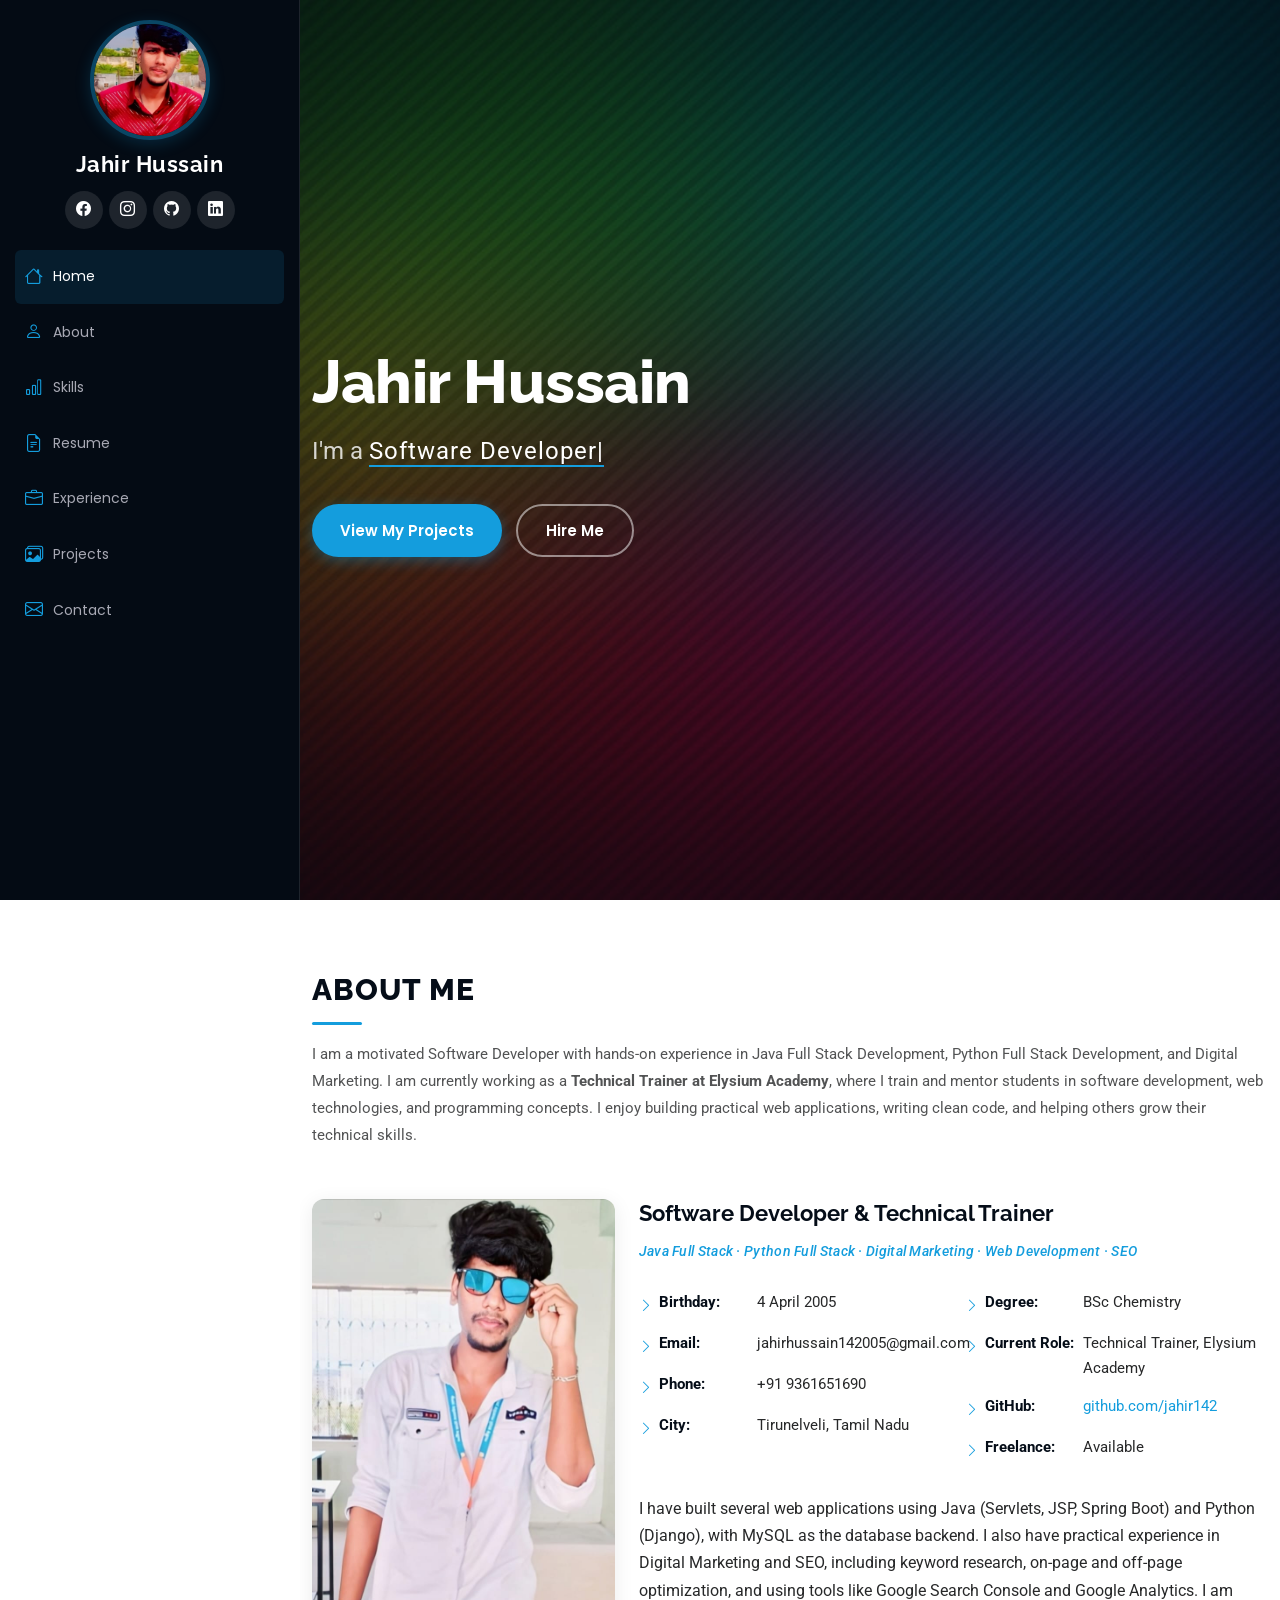
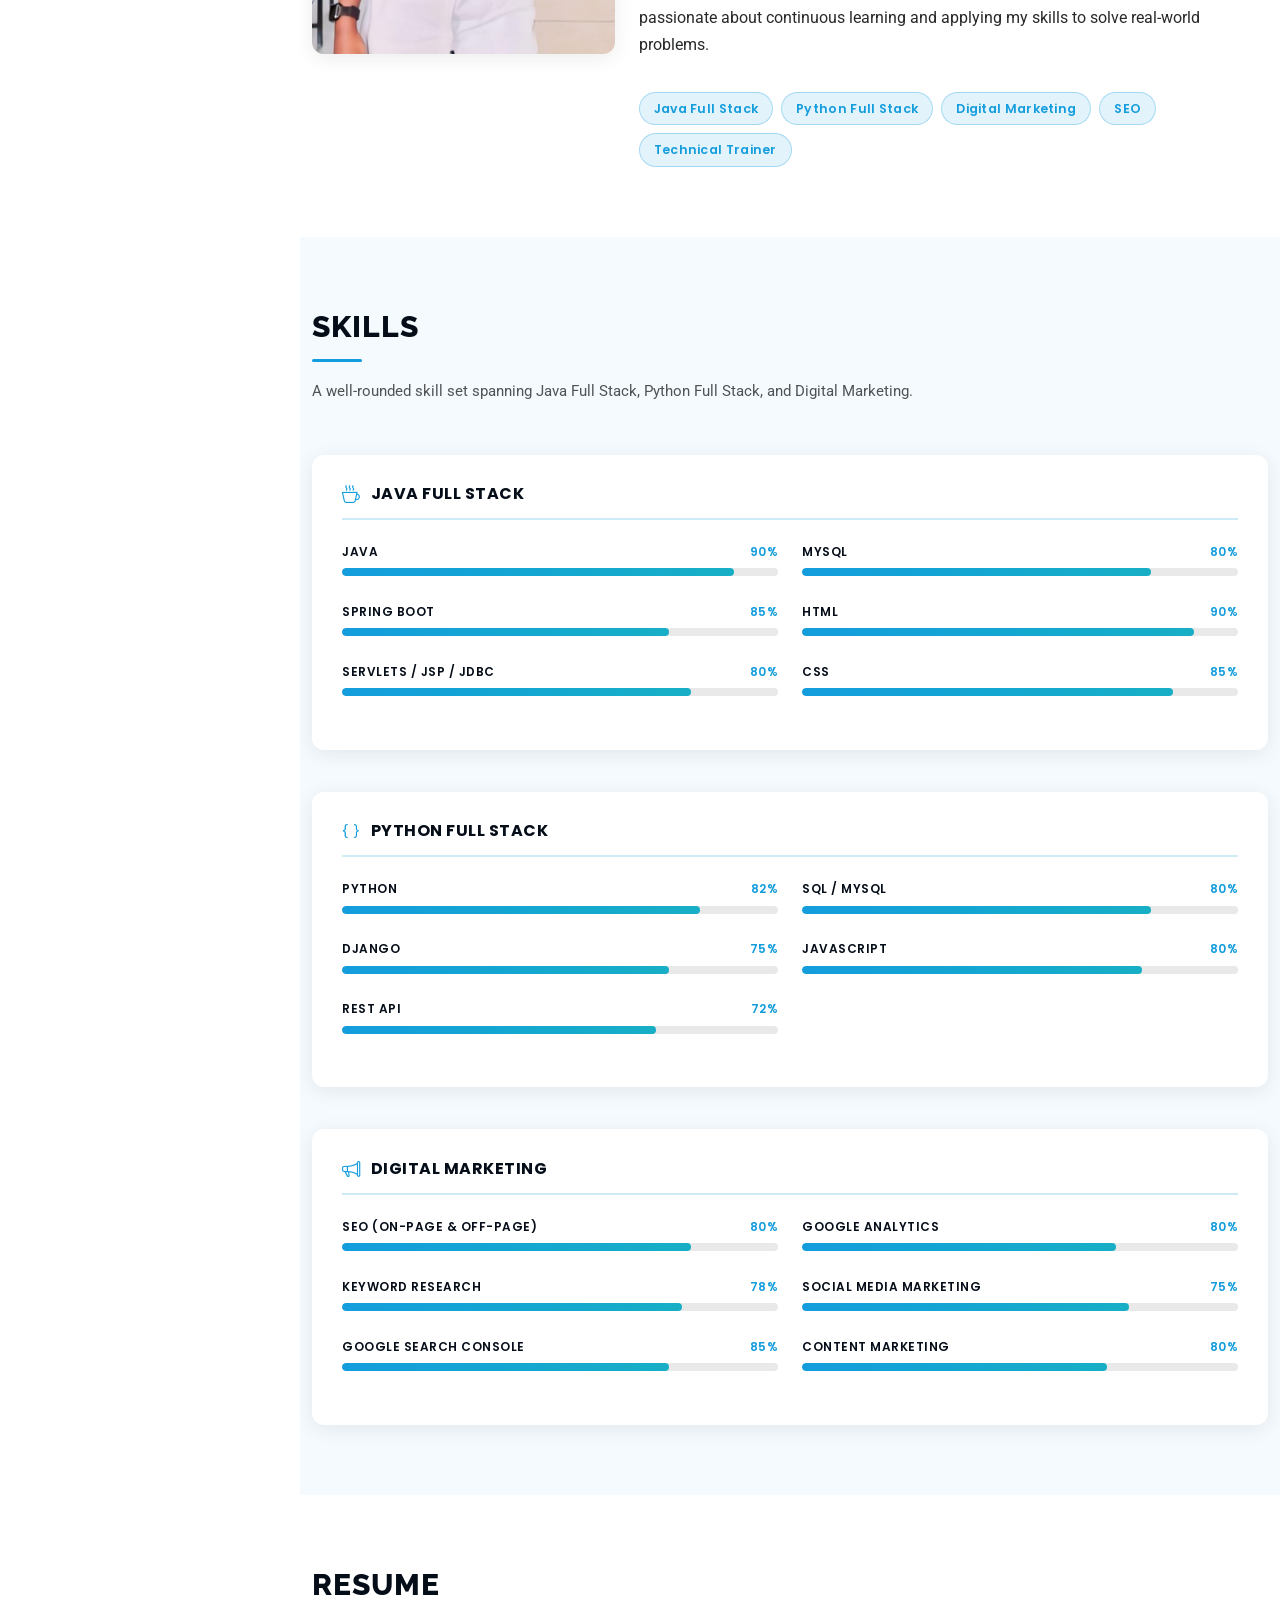
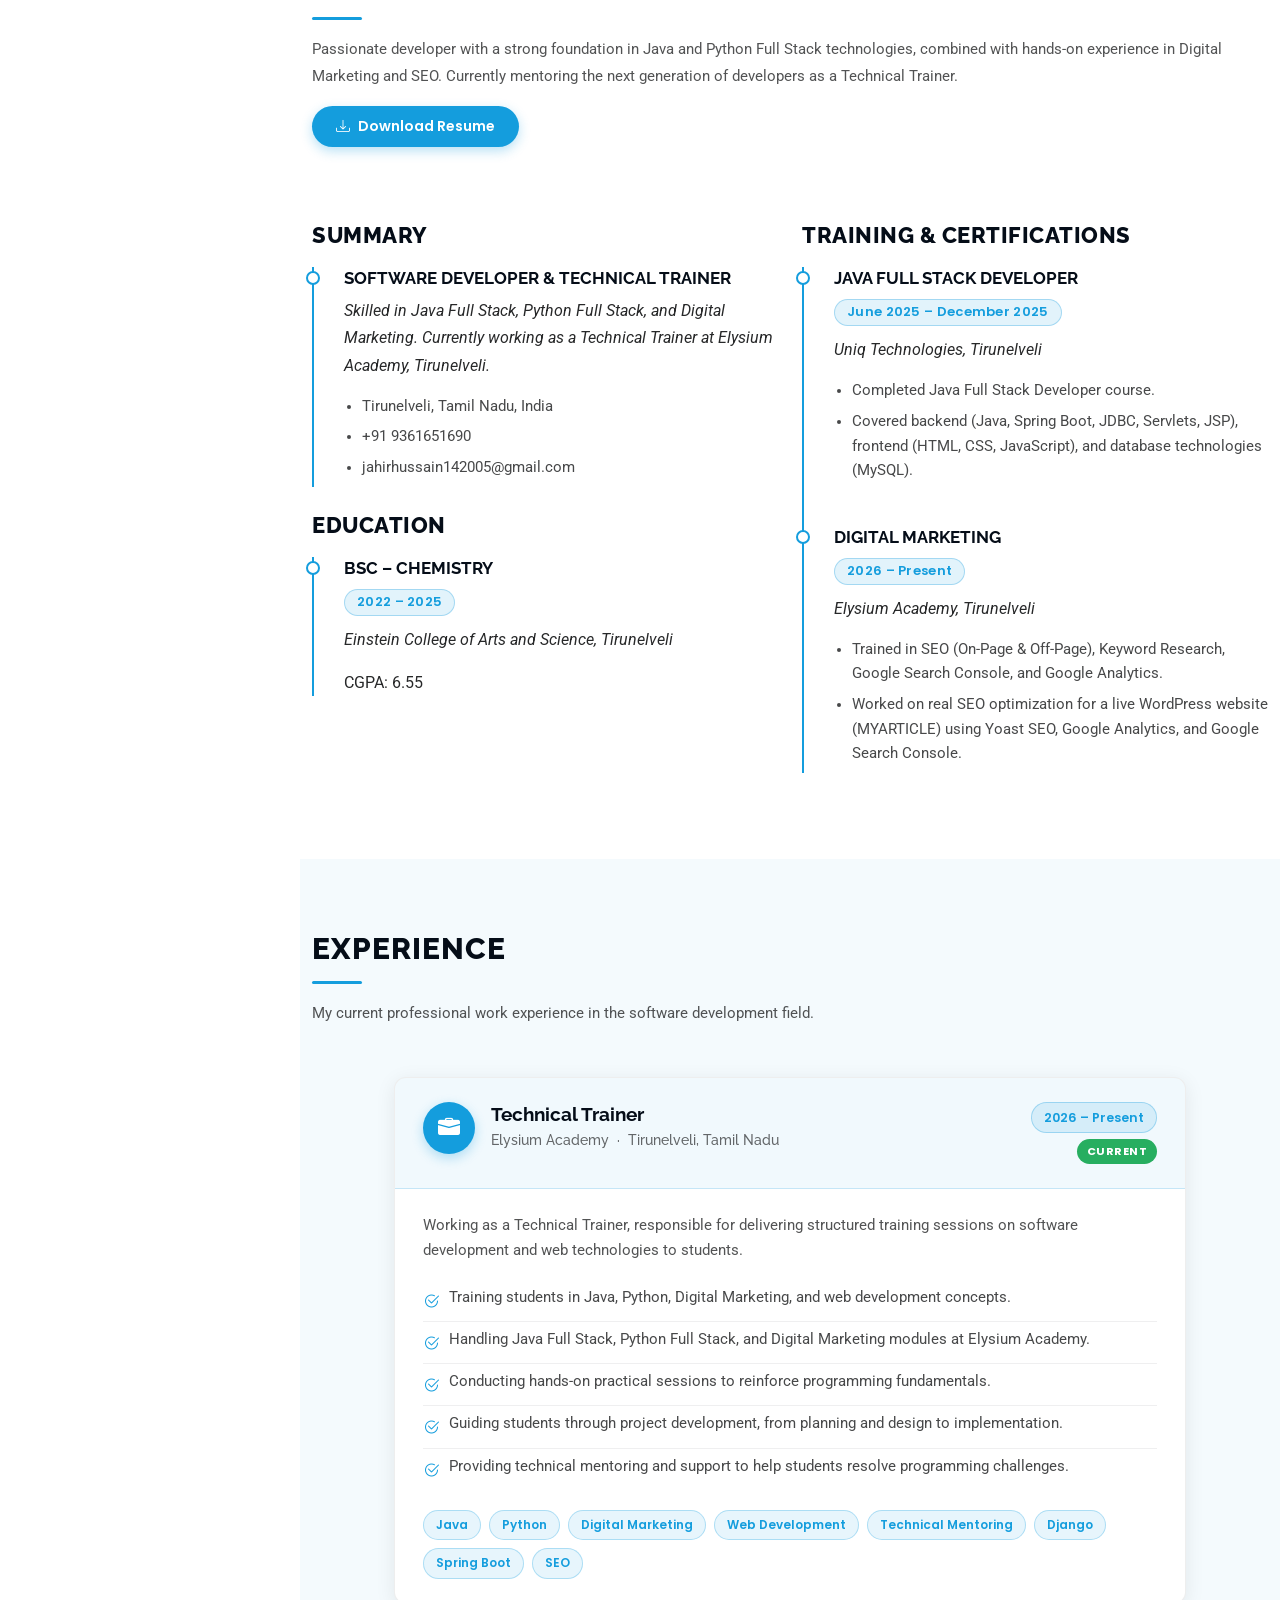
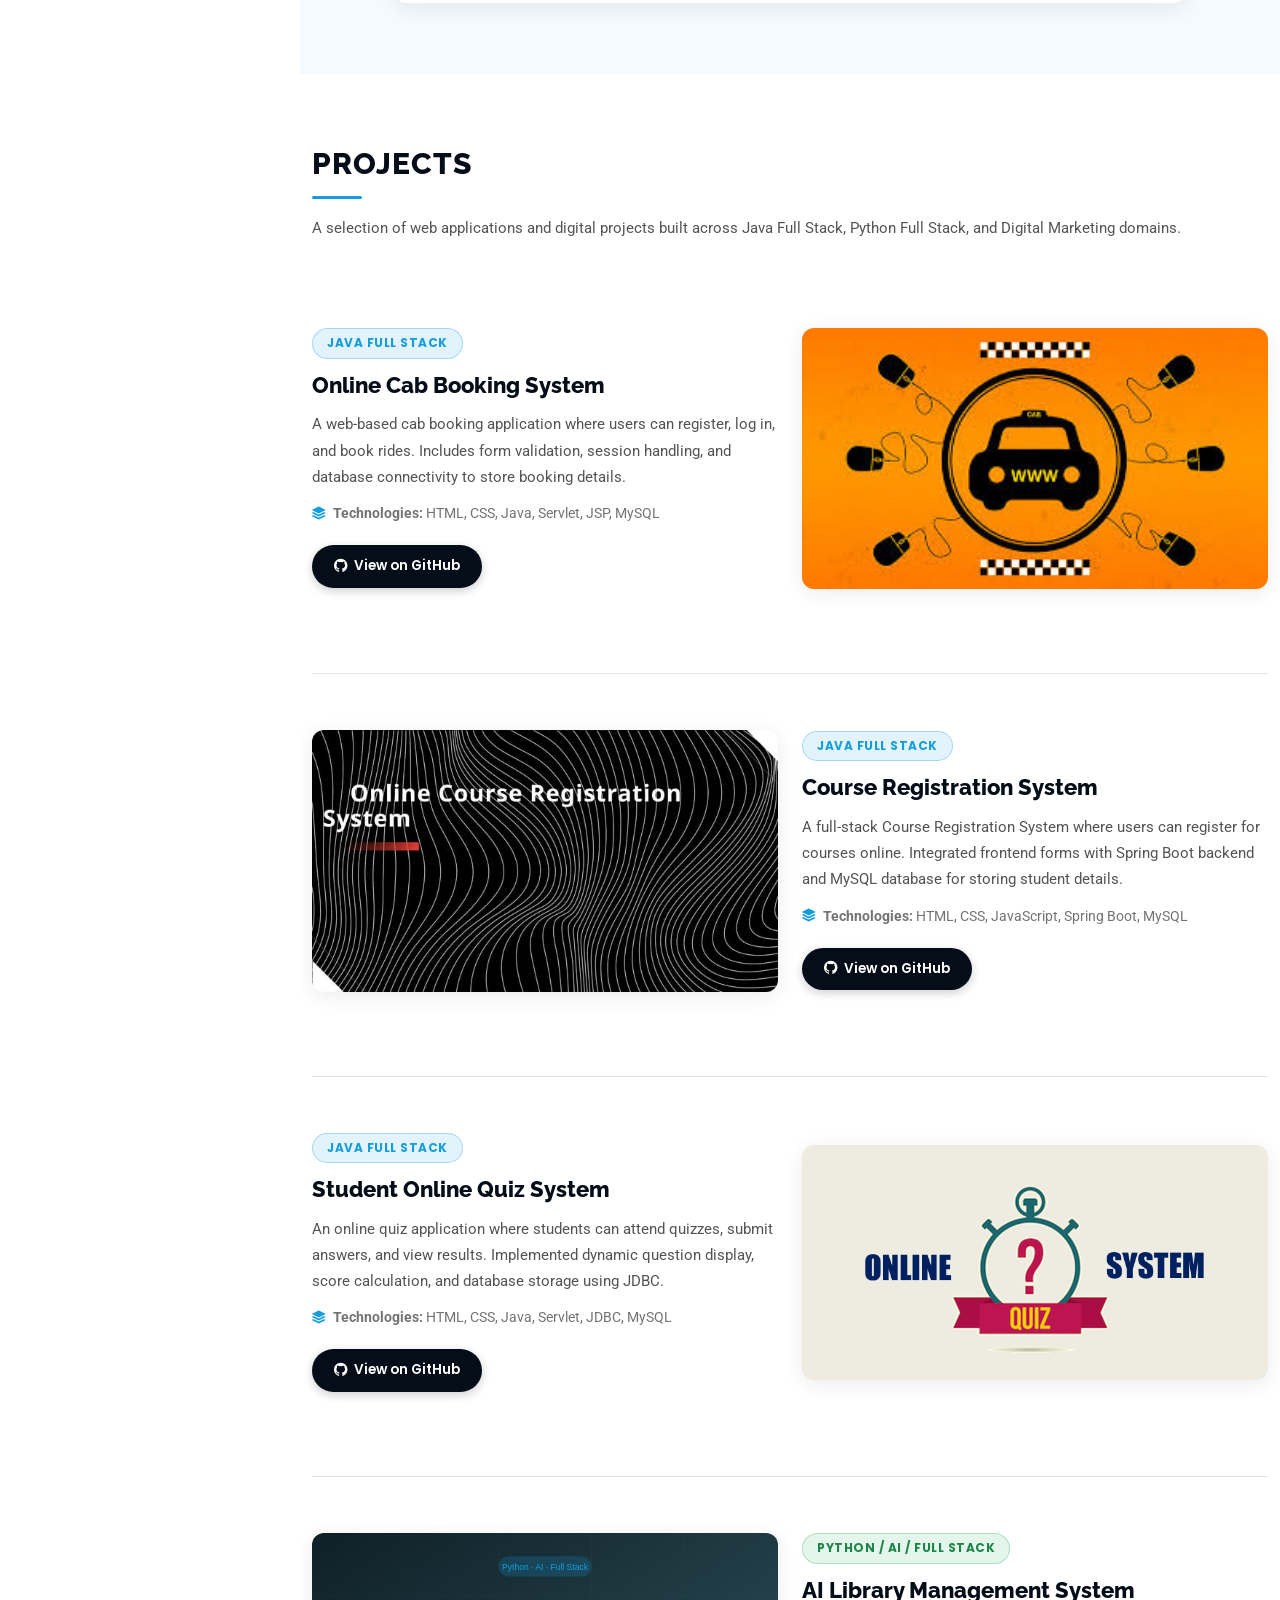
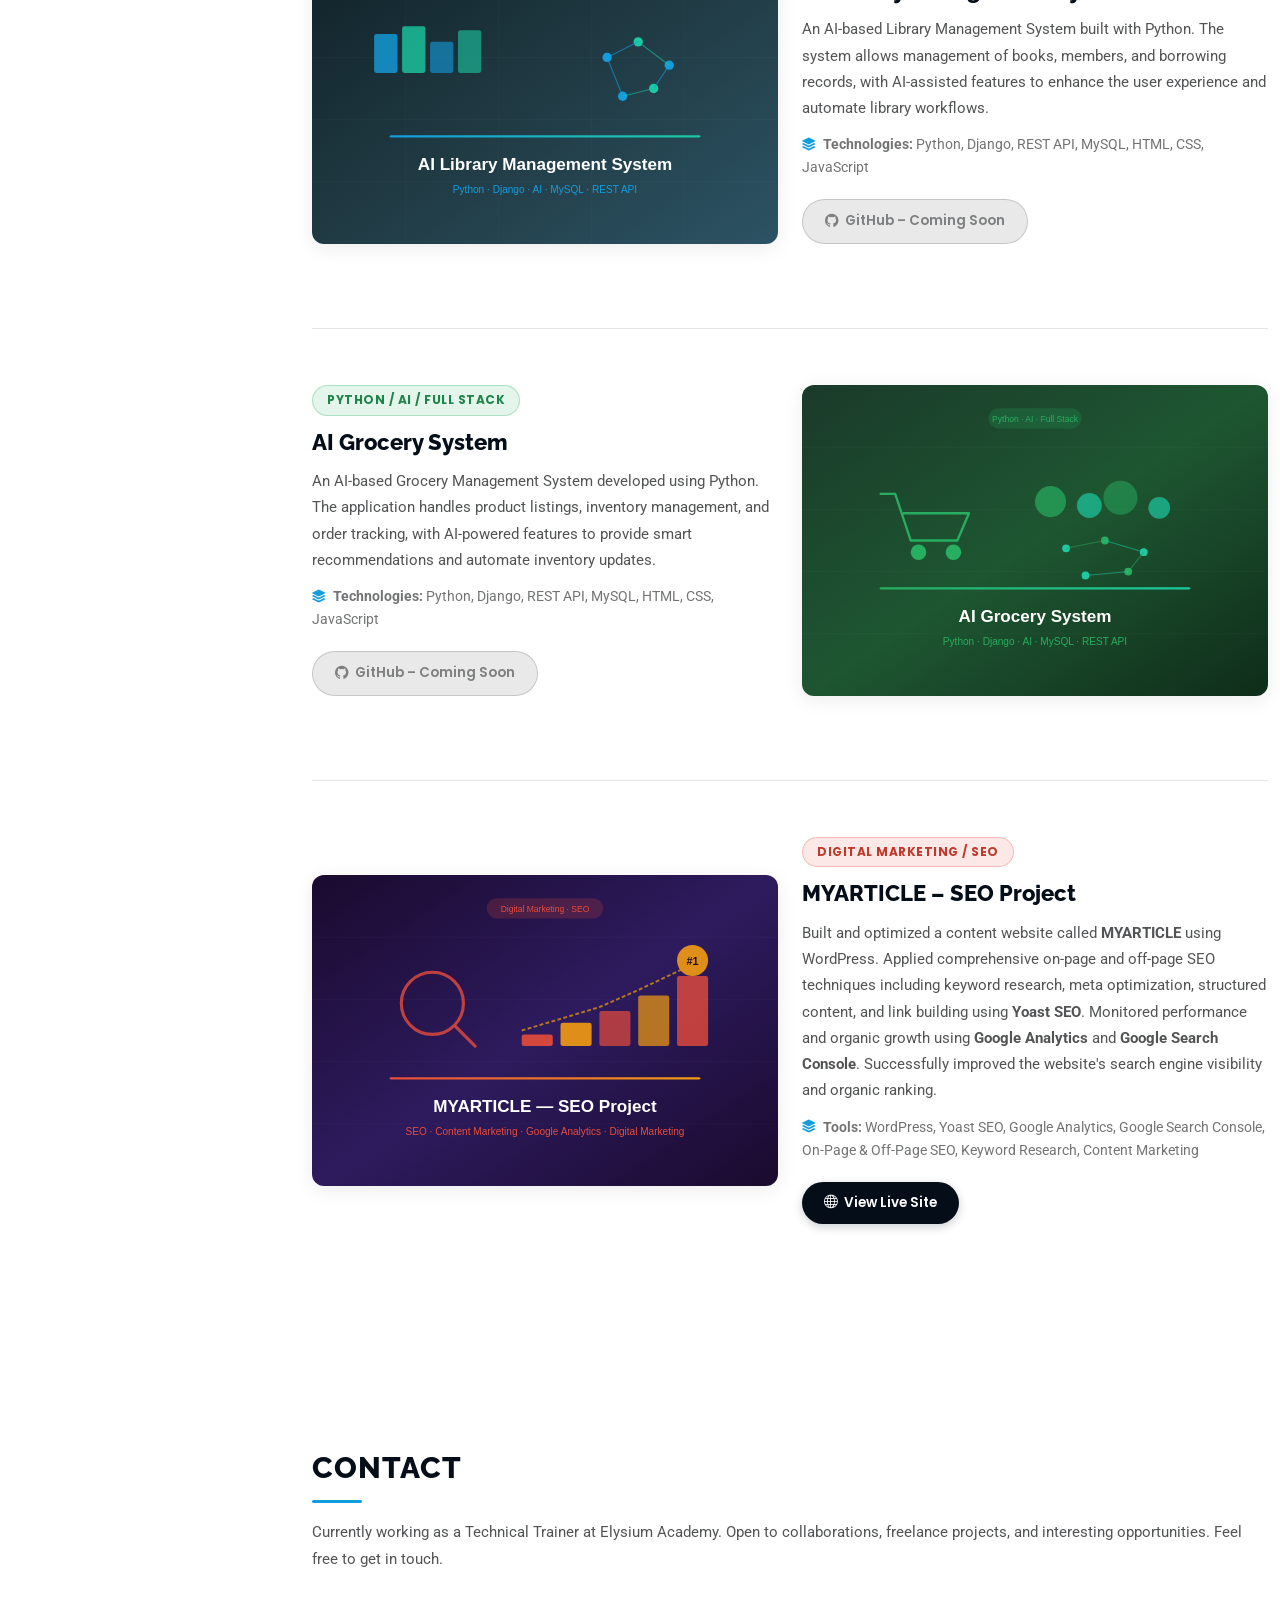
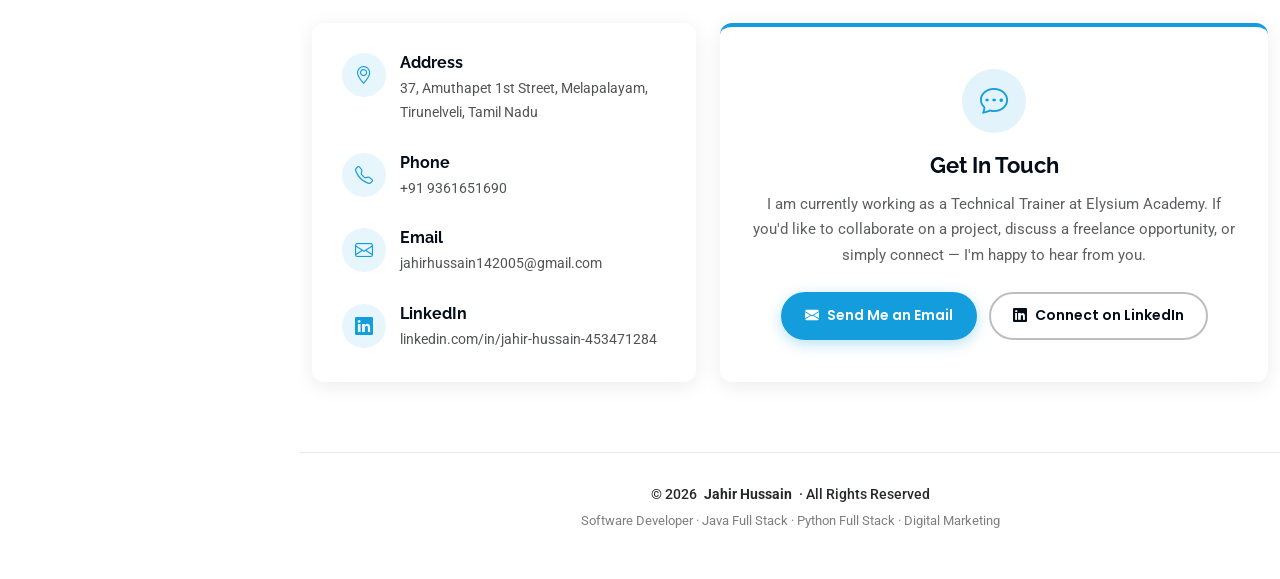
==== commit 71f521ed: "Update skill levels and resume date in index.html" ====
--- a/iPortfolio-1.0.0/index.html
+++ b/iPortfolio-1.0.0/index.html
@@ -189,7 +189,7 @@
                 </div>
               </div>
               <div class="progress">
-                <span class="skill"><span>Spring Boot</span> <i class="val">75%</i></span>
+                <span class="skill"><span>Spring Boot</span> <i class="val">85%</i></span>
                 <div class="progress-bar-wrap">
                   <div class="progress-bar" role="progressbar" aria-valuenow="75" aria-label="Spring Boot skill level" aria-valuemin="0" aria-valuemax="100"></div>
                 </div>
@@ -256,7 +256,7 @@
                 </div>
               </div>
               <div class="progress">
-                <span class="skill"><span>JavaScript</span> <i class="val">78%</i></span>
+                <span class="skill"><span>JavaScript</span> <i class="val">80%</i></span>
                 <div class="progress-bar-wrap">
                   <div class="progress-bar" role="progressbar" aria-valuenow="78" aria-label="JavaScript skill level" aria-valuemin="0" aria-valuemax="100"></div>
                 </div>
@@ -283,7 +283,7 @@
                 </div>
               </div>
               <div class="progress">
-                <span class="skill"><span>Google Search Console</span> <i class="val">75%</i></span>
+                <span class="skill"><span>Google Search Console</span> <i class="val">85%</i></span>
                 <div class="progress-bar-wrap">
                   <div class="progress-bar" role="progressbar" aria-valuenow="75" aria-label="Google Search Console skill level" aria-valuemin="0" aria-valuemax="100"></div>
                 </div>
@@ -291,7 +291,7 @@
             </div>
             <div class="col-lg-6">
               <div class="progress">
-                <span class="skill"><span>Google Analytics</span> <i class="val">72%</i></span>
+                <span class="skill"><span>Google Analytics</span> <i class="val">80%</i></span>
                 <div class="progress-bar-wrap">
                   <div class="progress-bar" role="progressbar" aria-valuenow="72" aria-label="Google Analytics skill level" aria-valuemin="0" aria-valuemax="100"></div>
                 </div>
@@ -303,7 +303,7 @@
                 </div>
               </div>
               <div class="progress">
-                <span class="skill"><span>Content Marketing</span> <i class="val">70%</i></span>
+                <span class="skill"><span>Content Marketing</span> <i class="val">80%</i></span>
                 <div class="progress-bar-wrap">
                   <div class="progress-bar" role="progressbar" aria-valuenow="70" aria-label="Content Marketing skill level" aria-valuemin="0" aria-valuemax="100"></div>
                 </div>
@@ -364,7 +364,7 @@
 
             <div class="resume-item">
               <h4>Digital Marketing</h4>
-              <h5 class="resume-date">2025 – Present</h5>
+              <h5 class="resume-date">2026 – Present</h5>
               <p><em>Elysium Academy, Tirunelveli</em></p>
               <ul>
                 <li>Trained in SEO (On-Page &amp; Off-Page), Keyword Research, Google Search Console, and Google Analytics.</li>
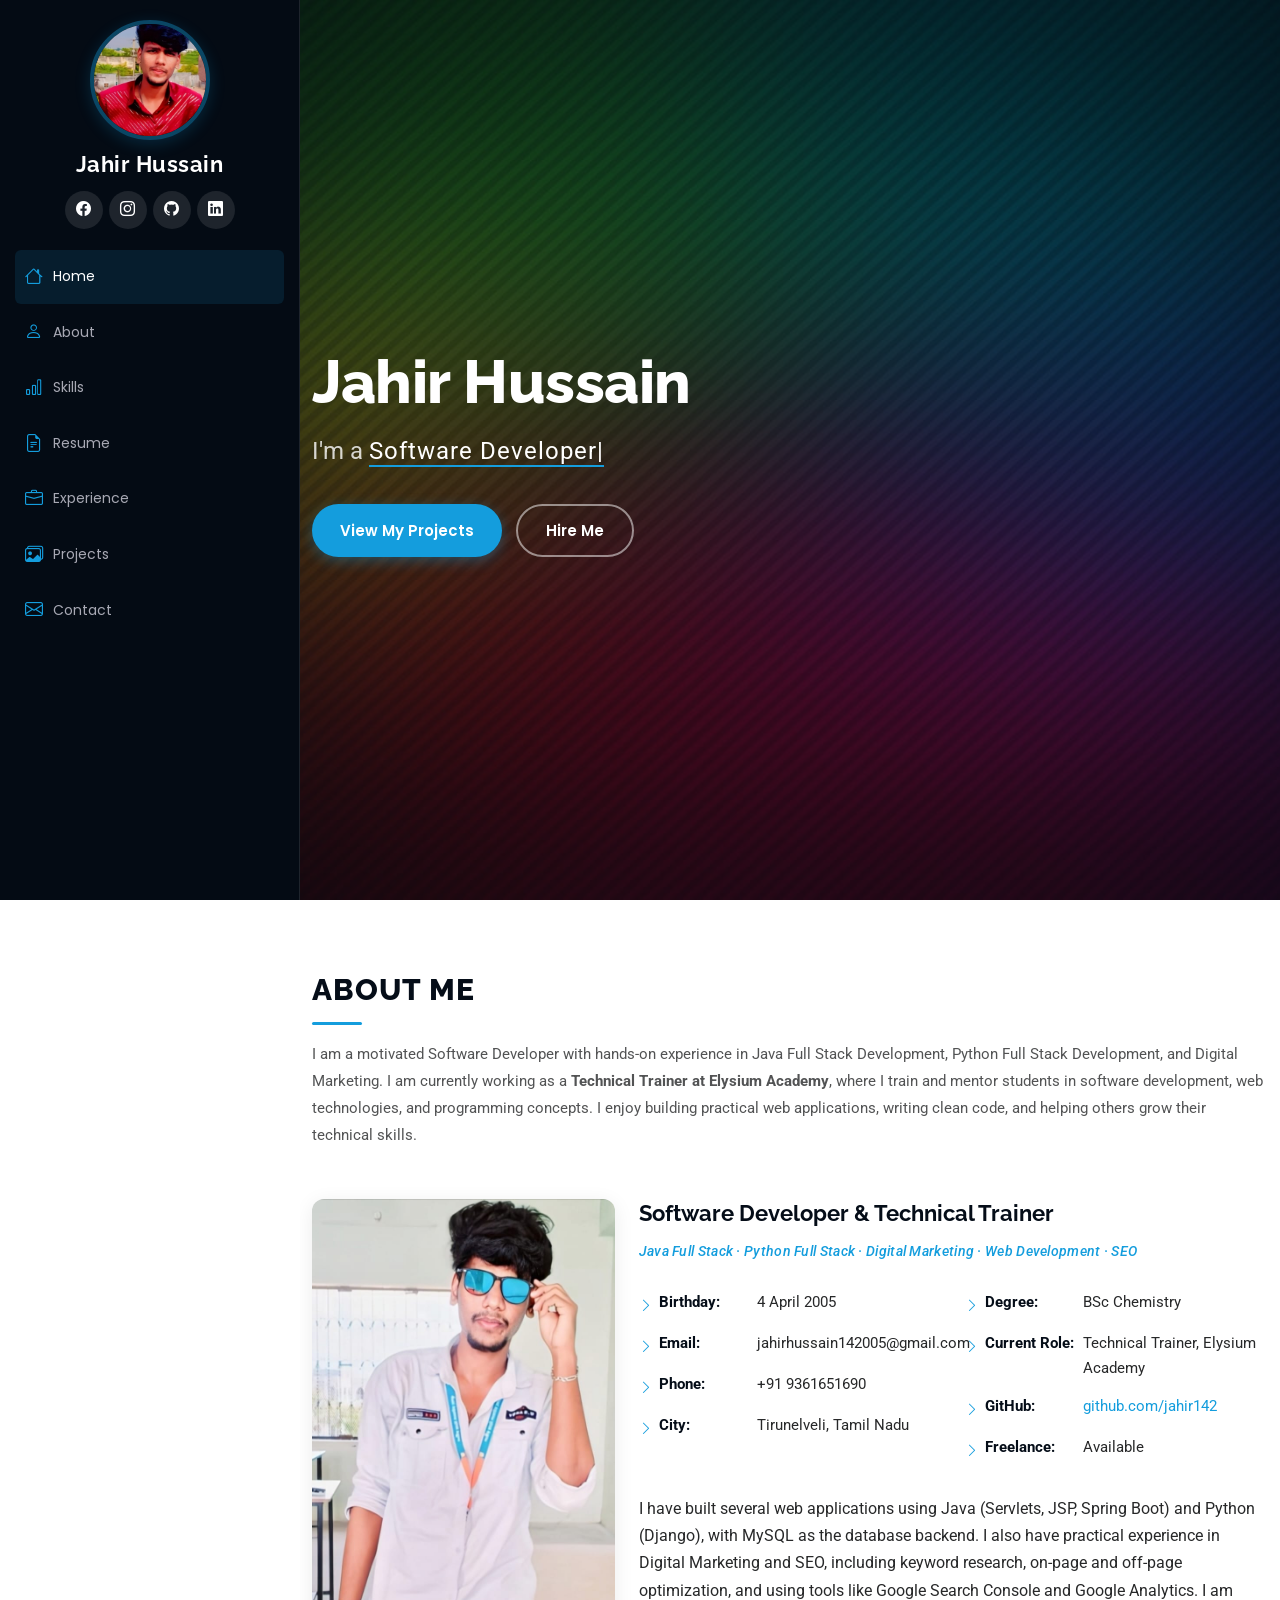
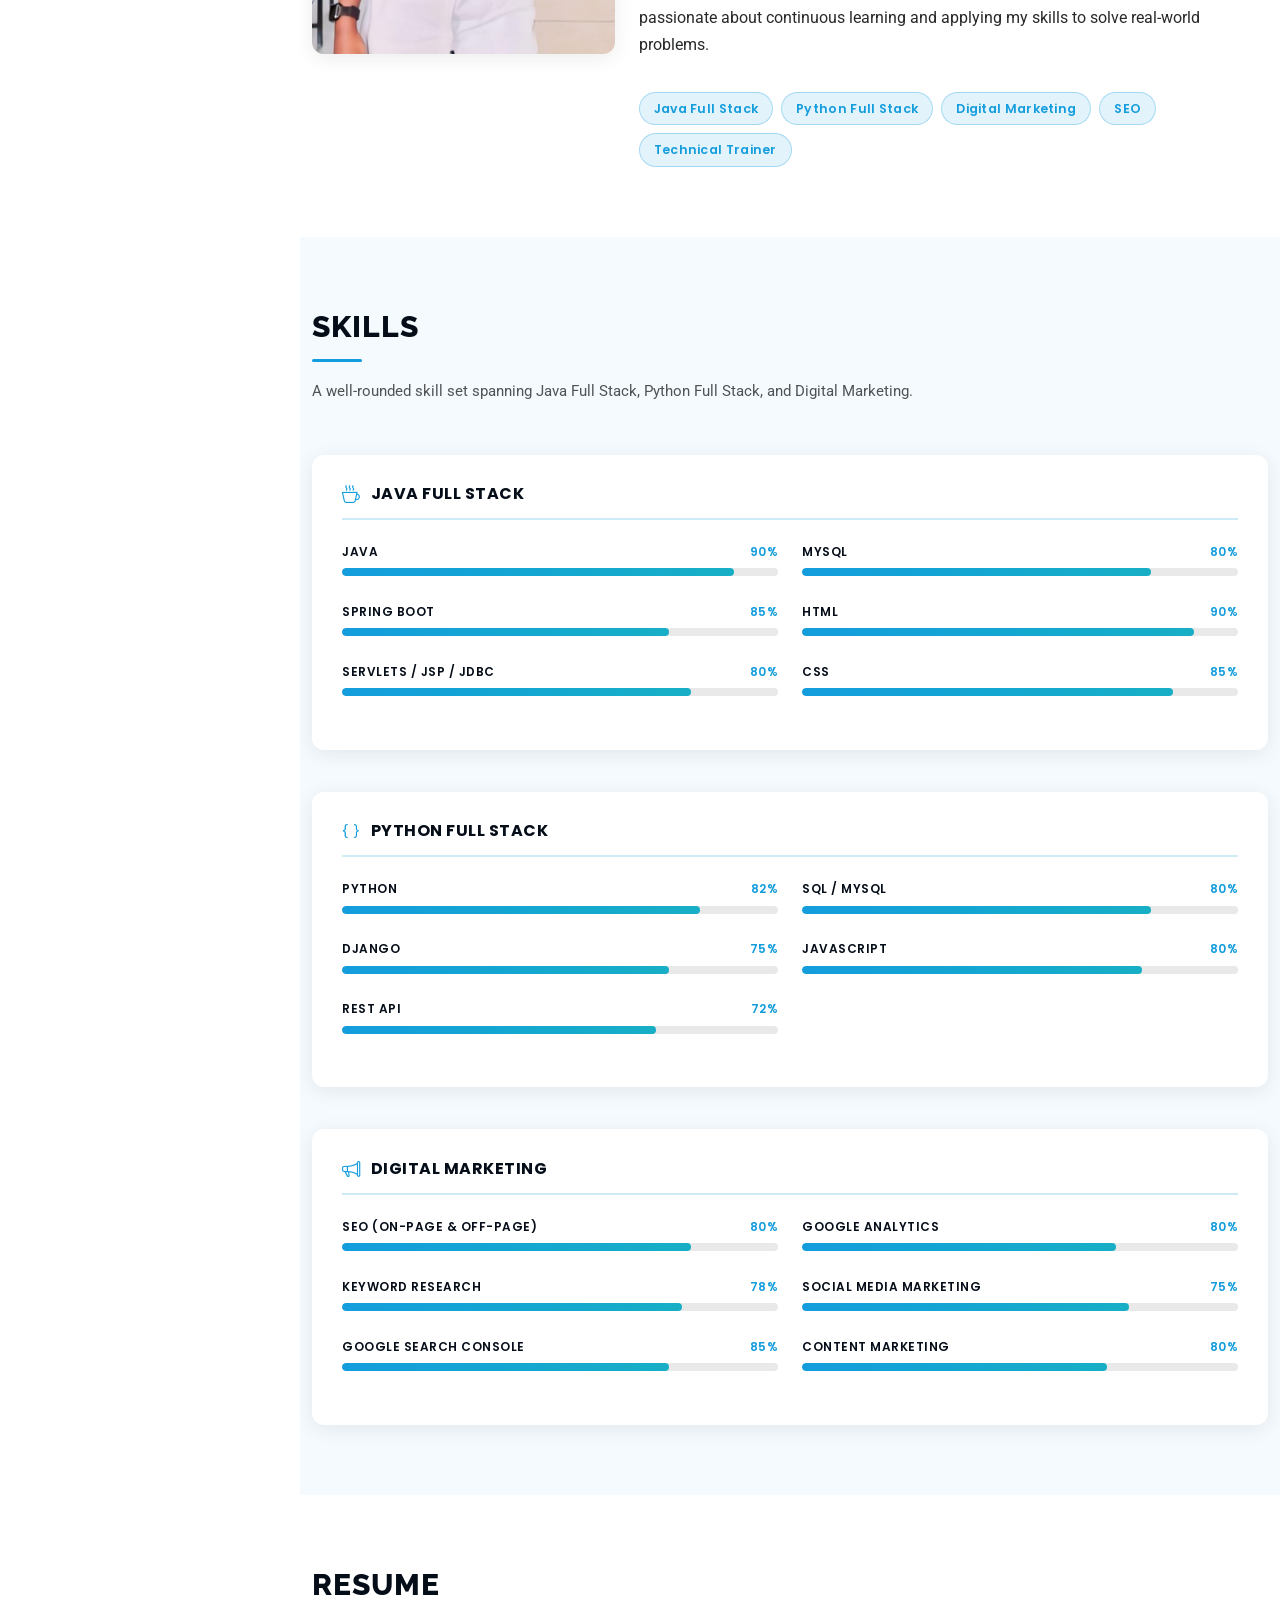
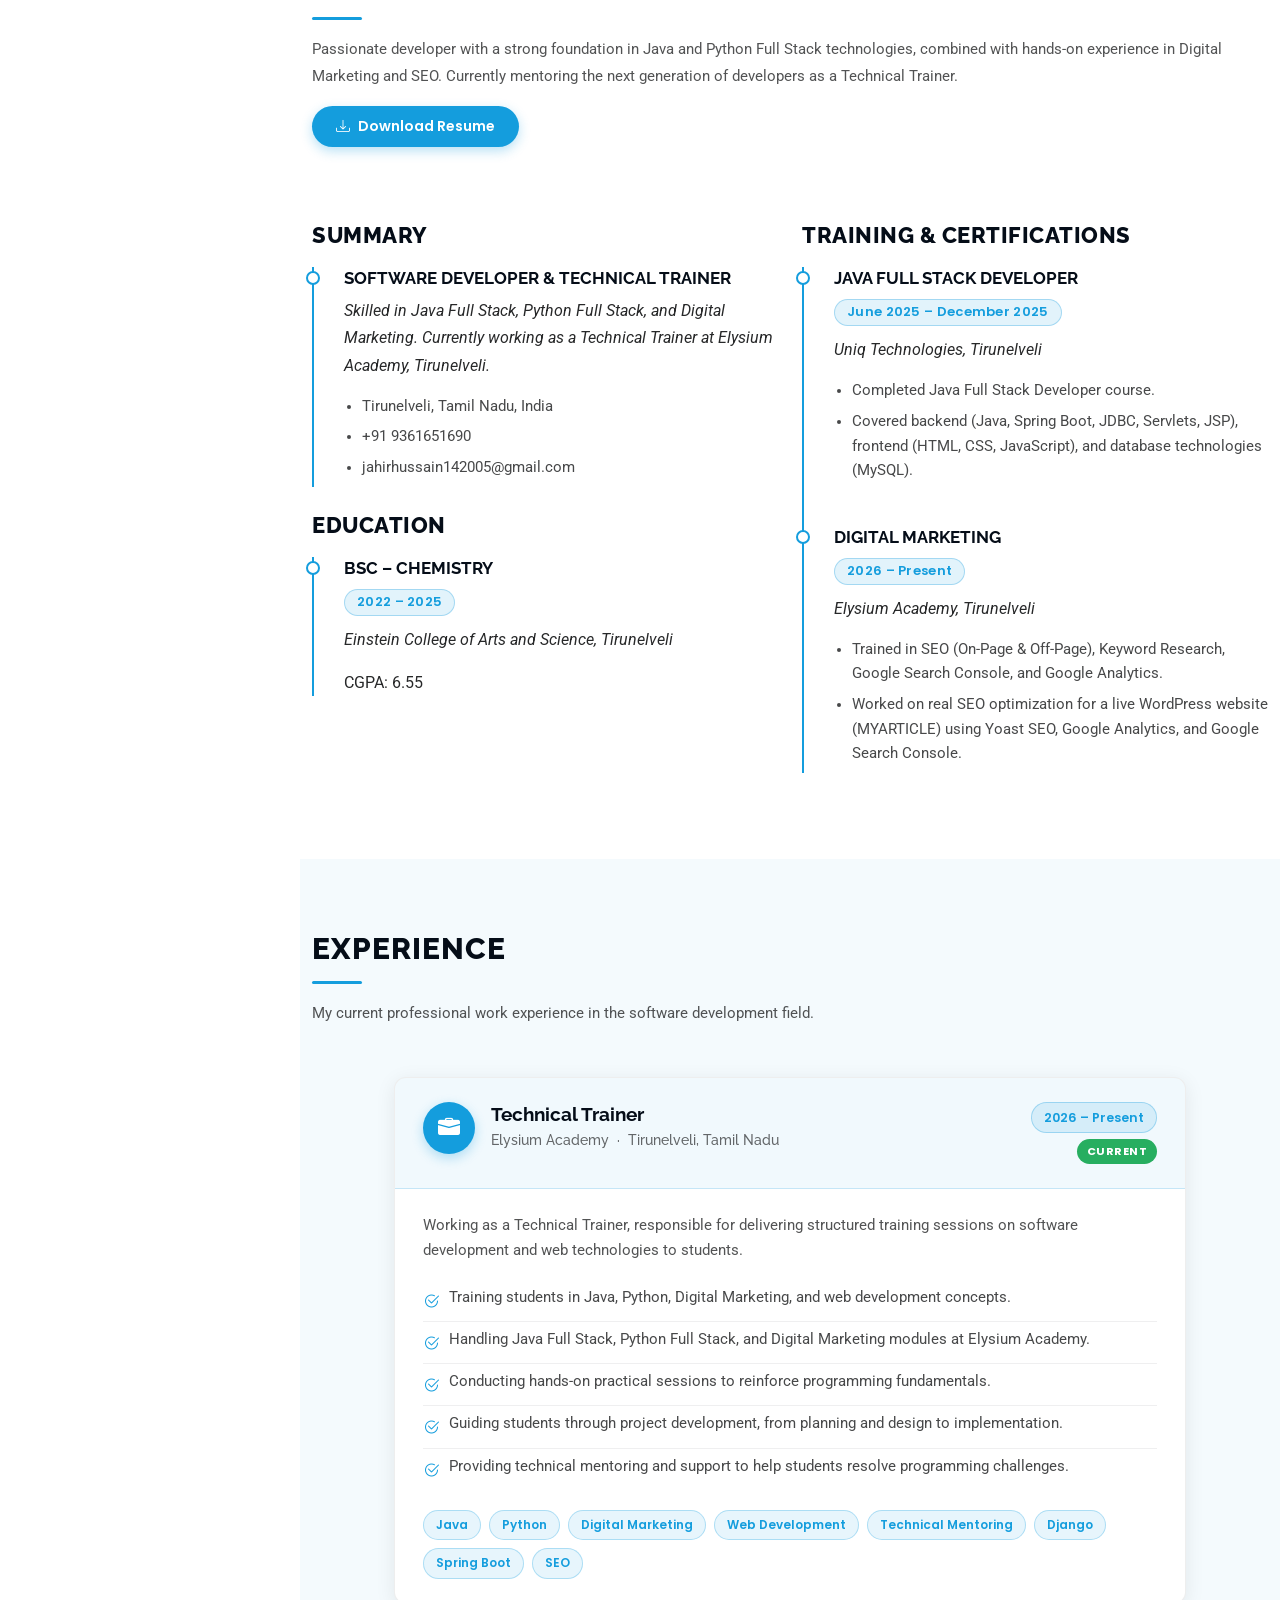
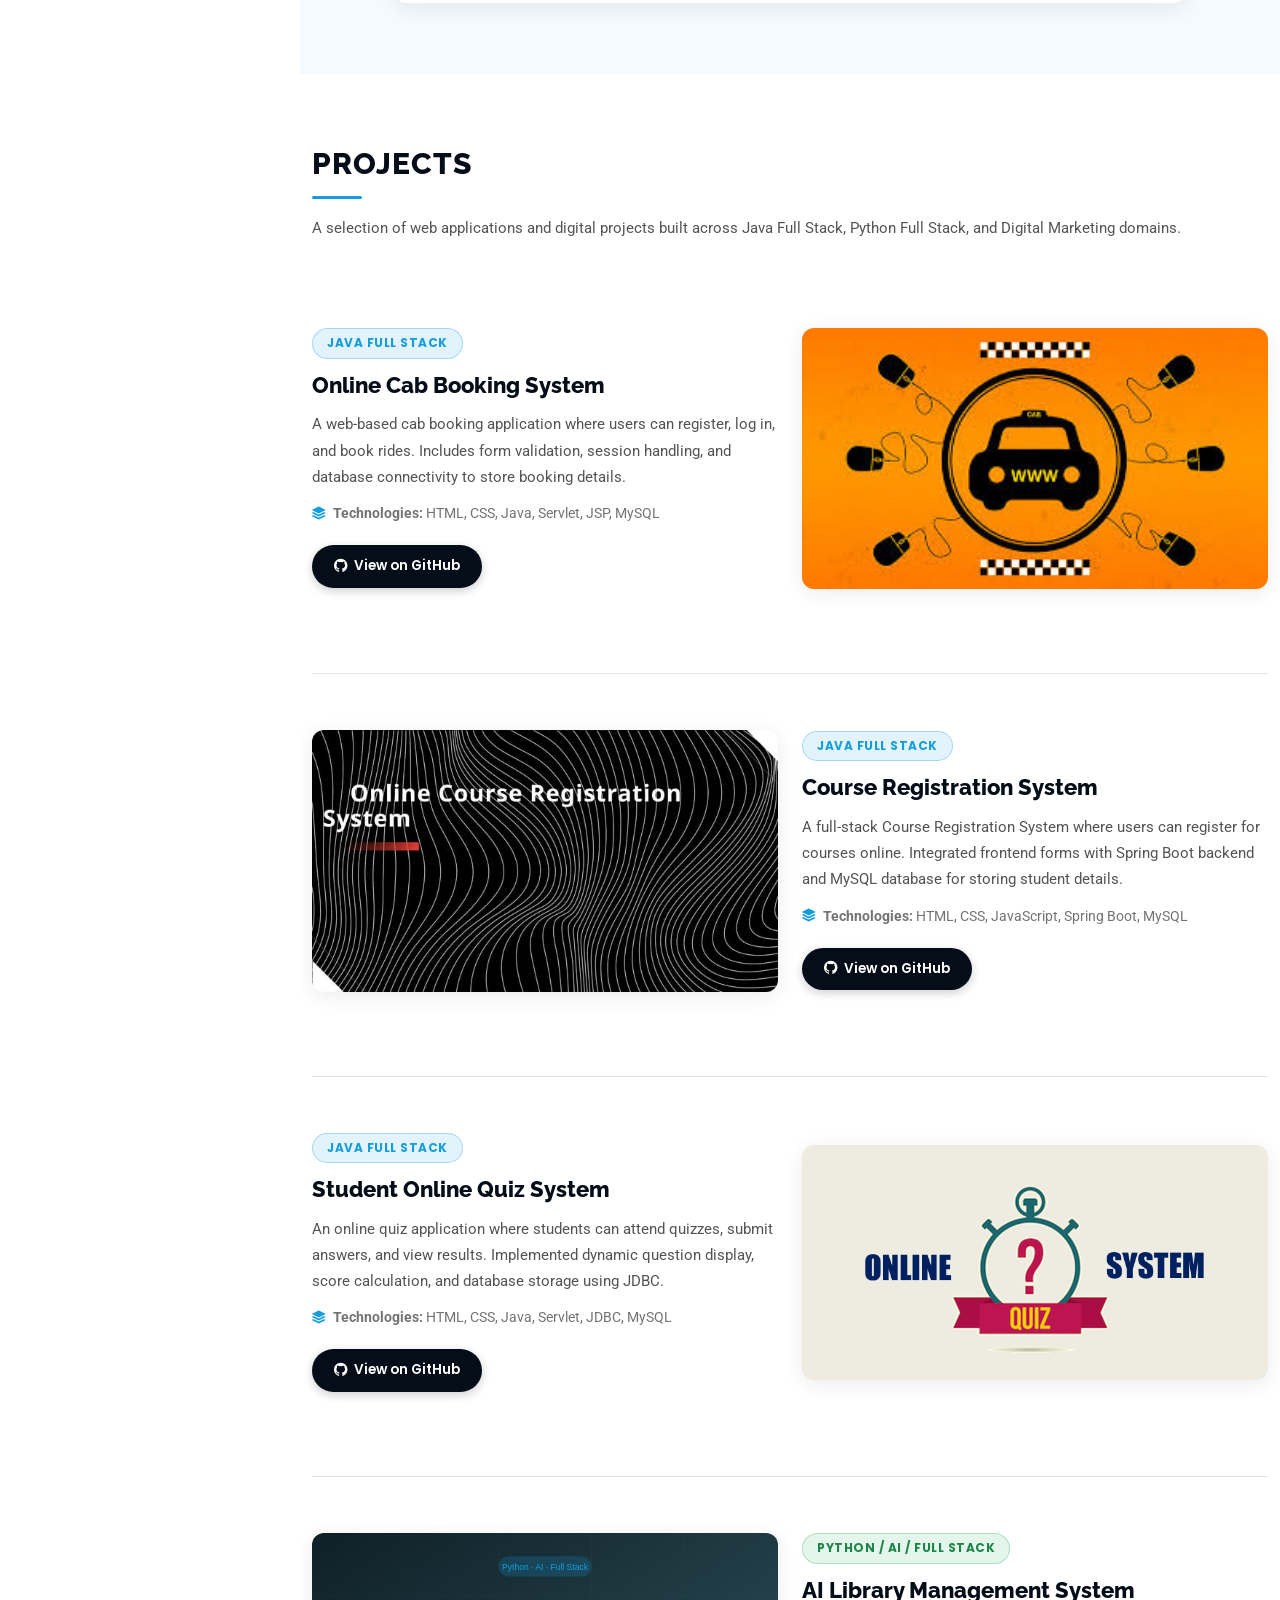
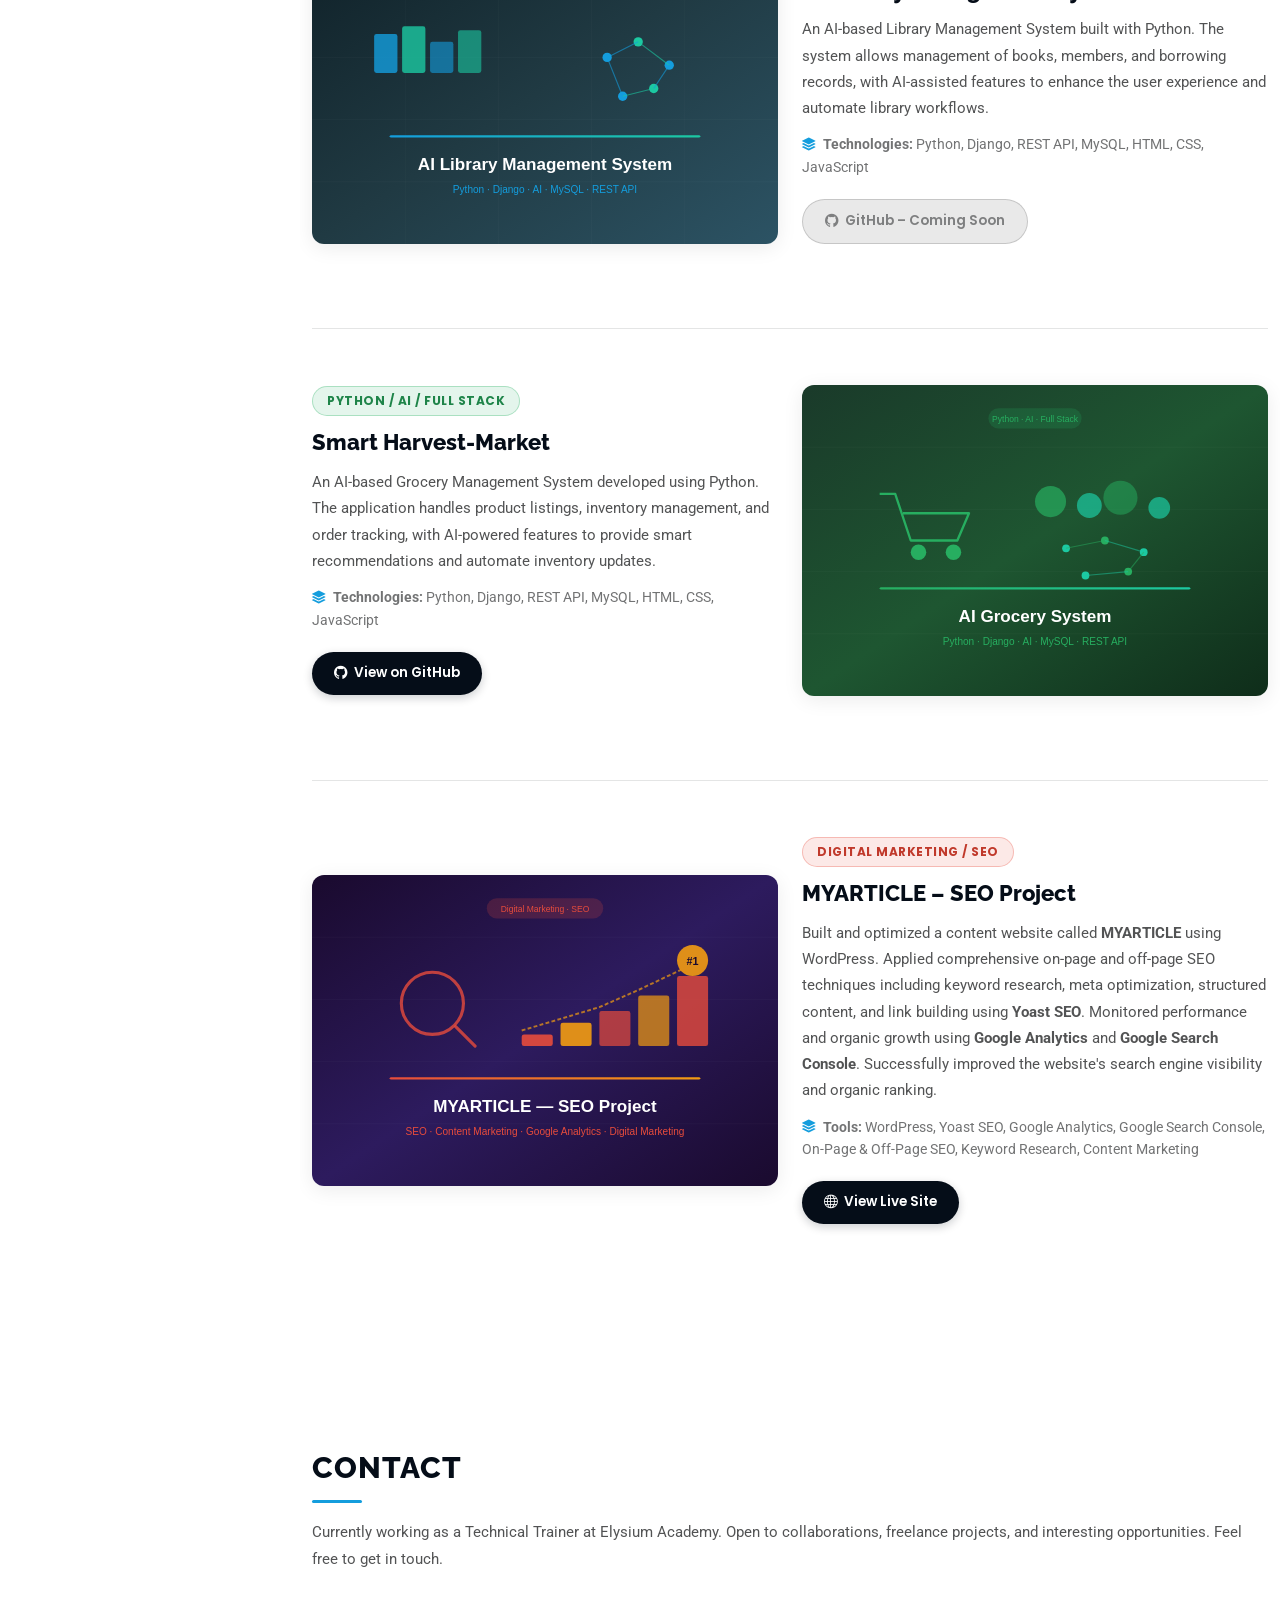
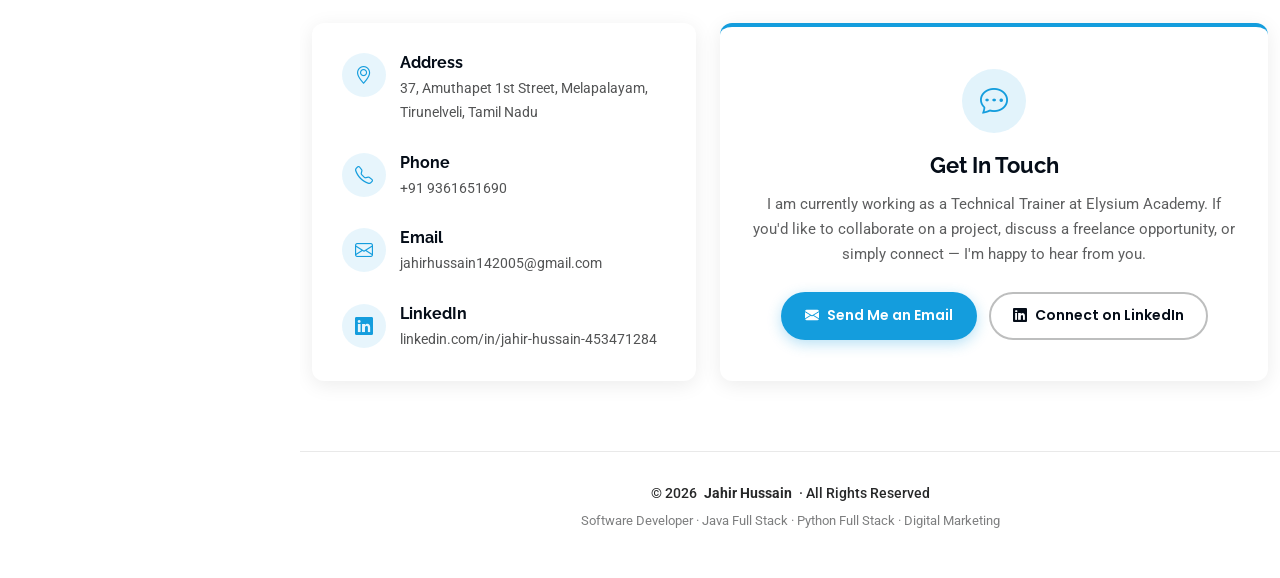
==== commit a9264fbc: "Rename project to 'Smart Harvest-Market' Updated project title and GitHub link for AI Grocery System" ====
--- a/iPortfolio-1.0.0/index.html
+++ b/iPortfolio-1.0.0/index.html
@@ -545,17 +545,17 @@
         <div class="row project-card align-items-center mb-5" data-aos="fade-up" data-aos-delay="100">
           <div class="col-lg-6">
             <div class="project-label python-label">Python / AI / Full Stack</div>
-            <h3 class="project-title">AI Grocery System</h3>
+            <h3 class="project-title">Smart Harvest-Market</h3>
             <p class="project-desc">
               An AI-based Grocery Management System developed using Python. The application handles product
               listings, inventory management, and order tracking, with AI-powered features to provide smart
               recommendations and automate inventory updates.
             </p>
             <p class="project-tech"><i class="bi bi-stack"></i> <strong>Technologies:</strong> Python, Django, REST API, MySQL, HTML, CSS, JavaScript</p>
-            <div class="project-buttons">
-              <span class="btn-project-disabled">
-                <i class="bi bi-github"></i> GitHub – Coming Soon
-              </span>
+              <div class="project-buttons">
+              <a href="https://github.com/jahir142/smart-harvest-market" target="_blank" rel="noopener" class="btn-project-primary">
+                <i class="bi bi-github"></i> View on GitHub
+              </a>
             </div>
           </div>
           <div class="col-lg-6 text-center mt-4 mt-lg-0">
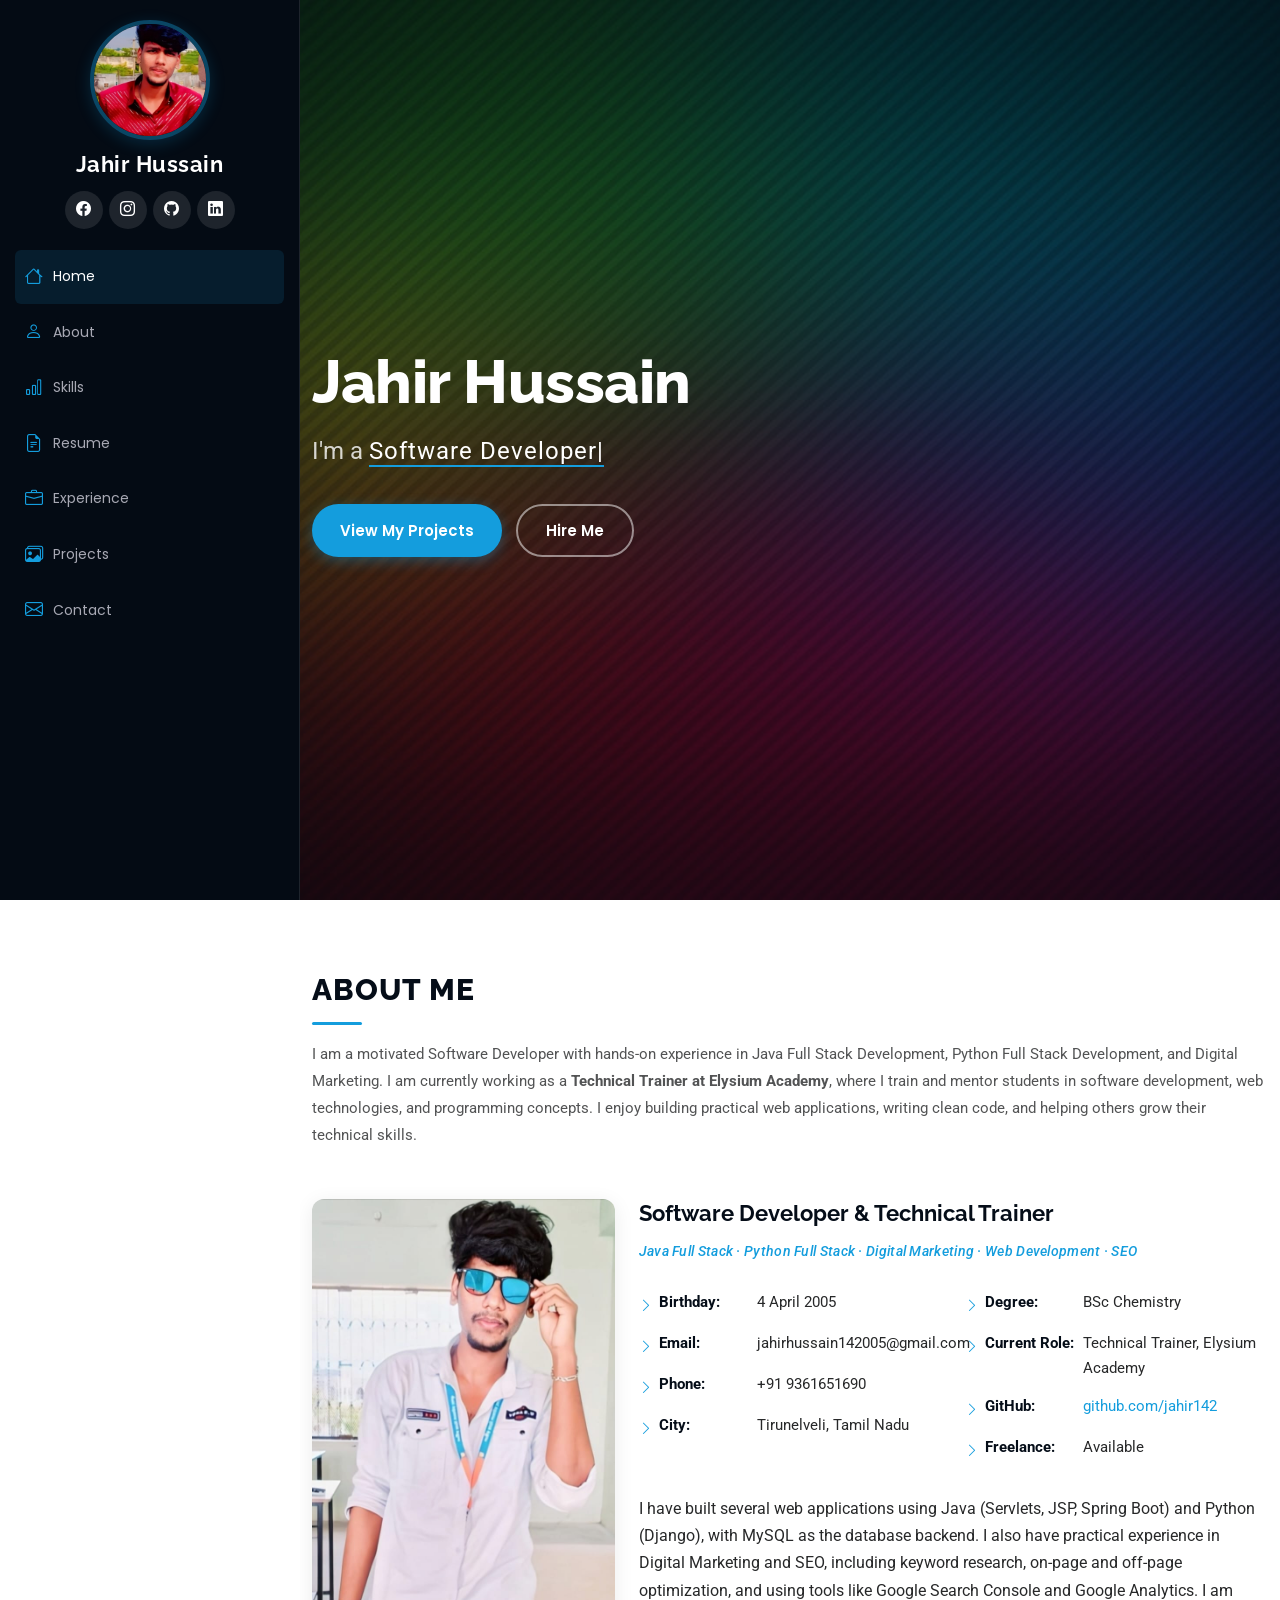
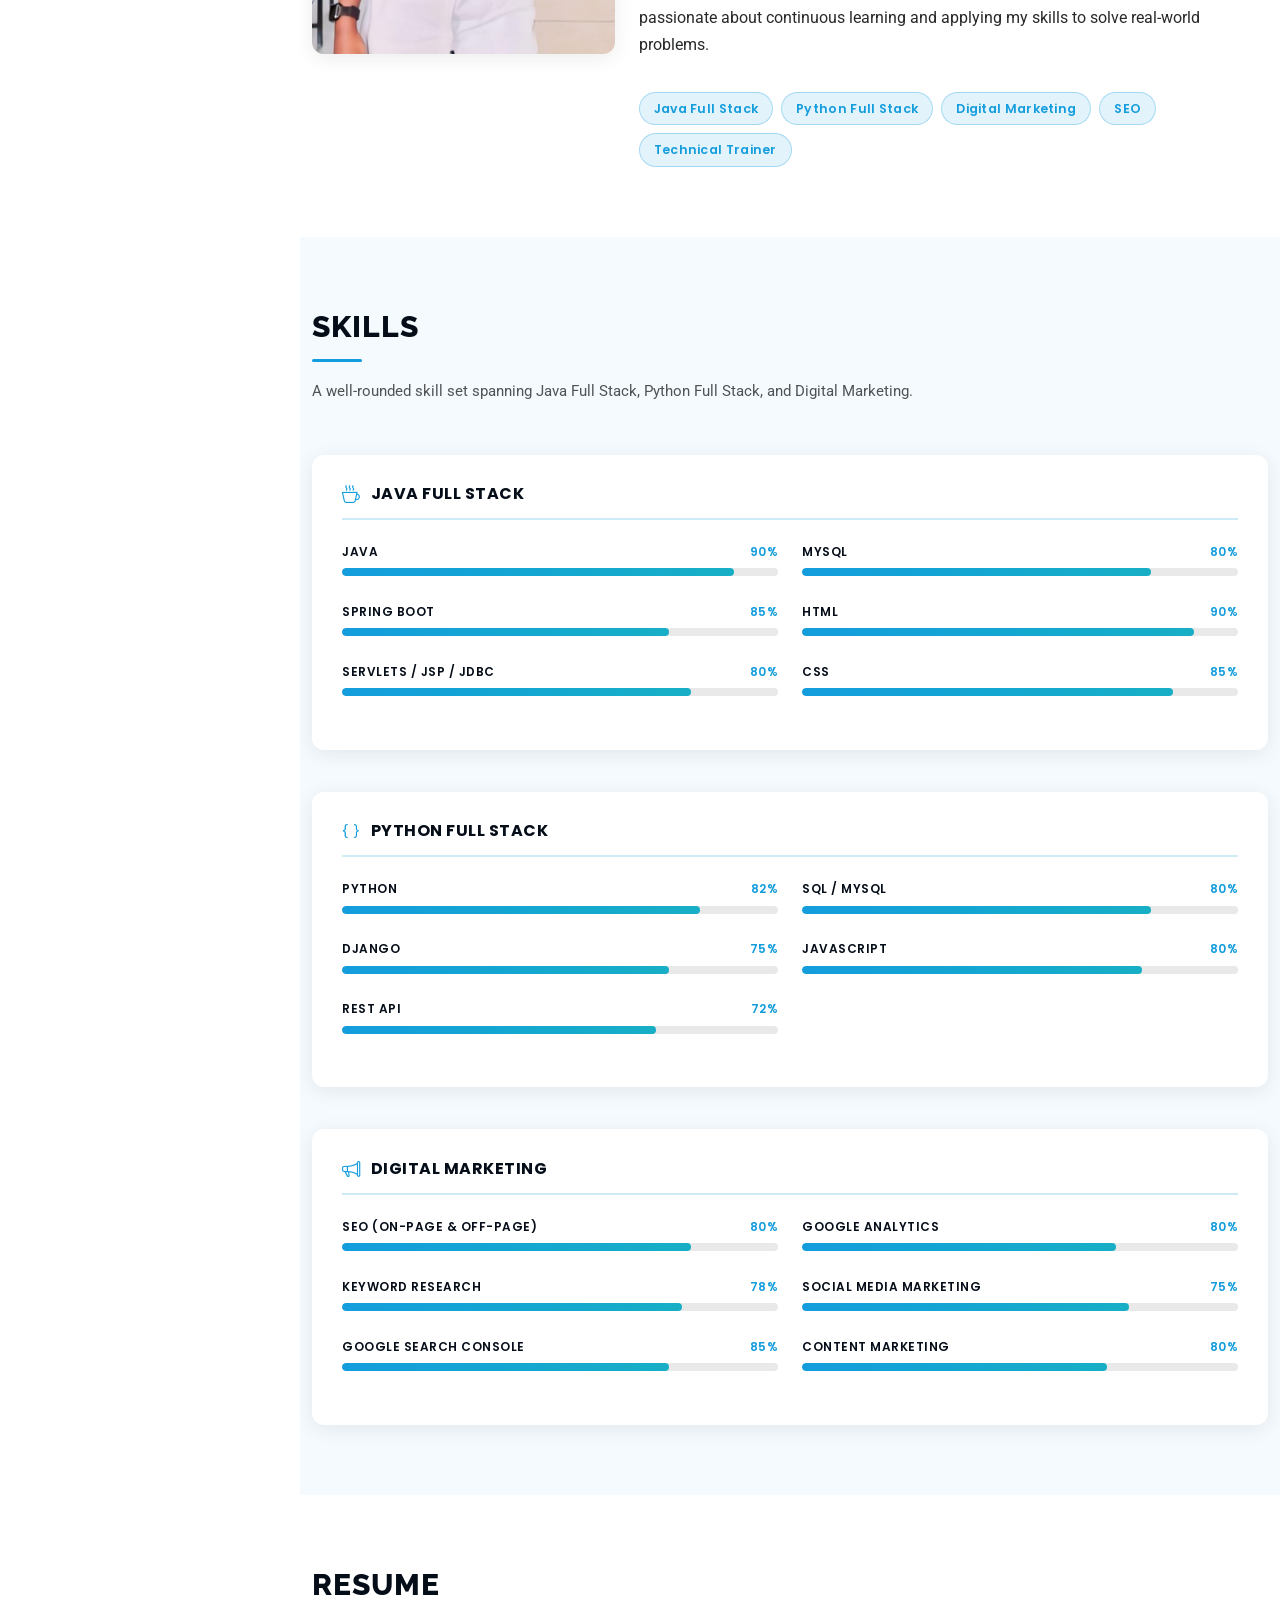
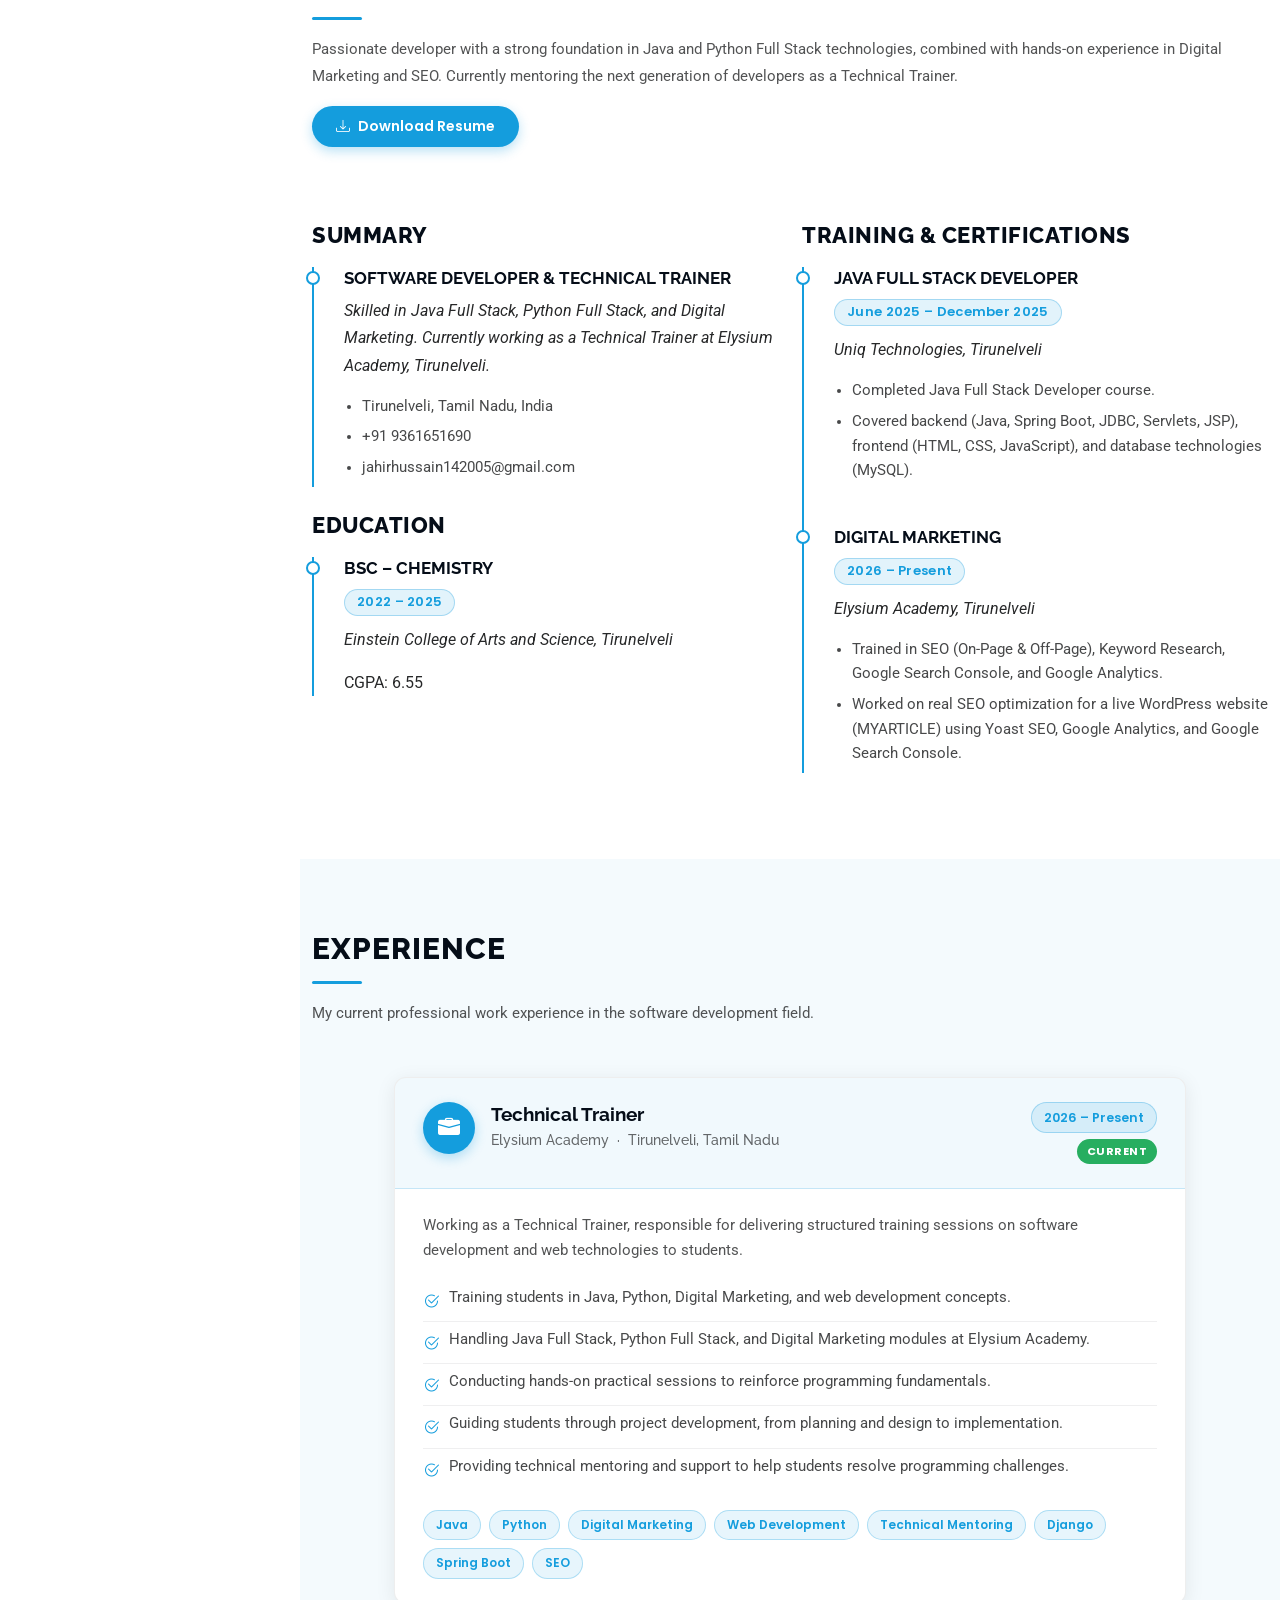
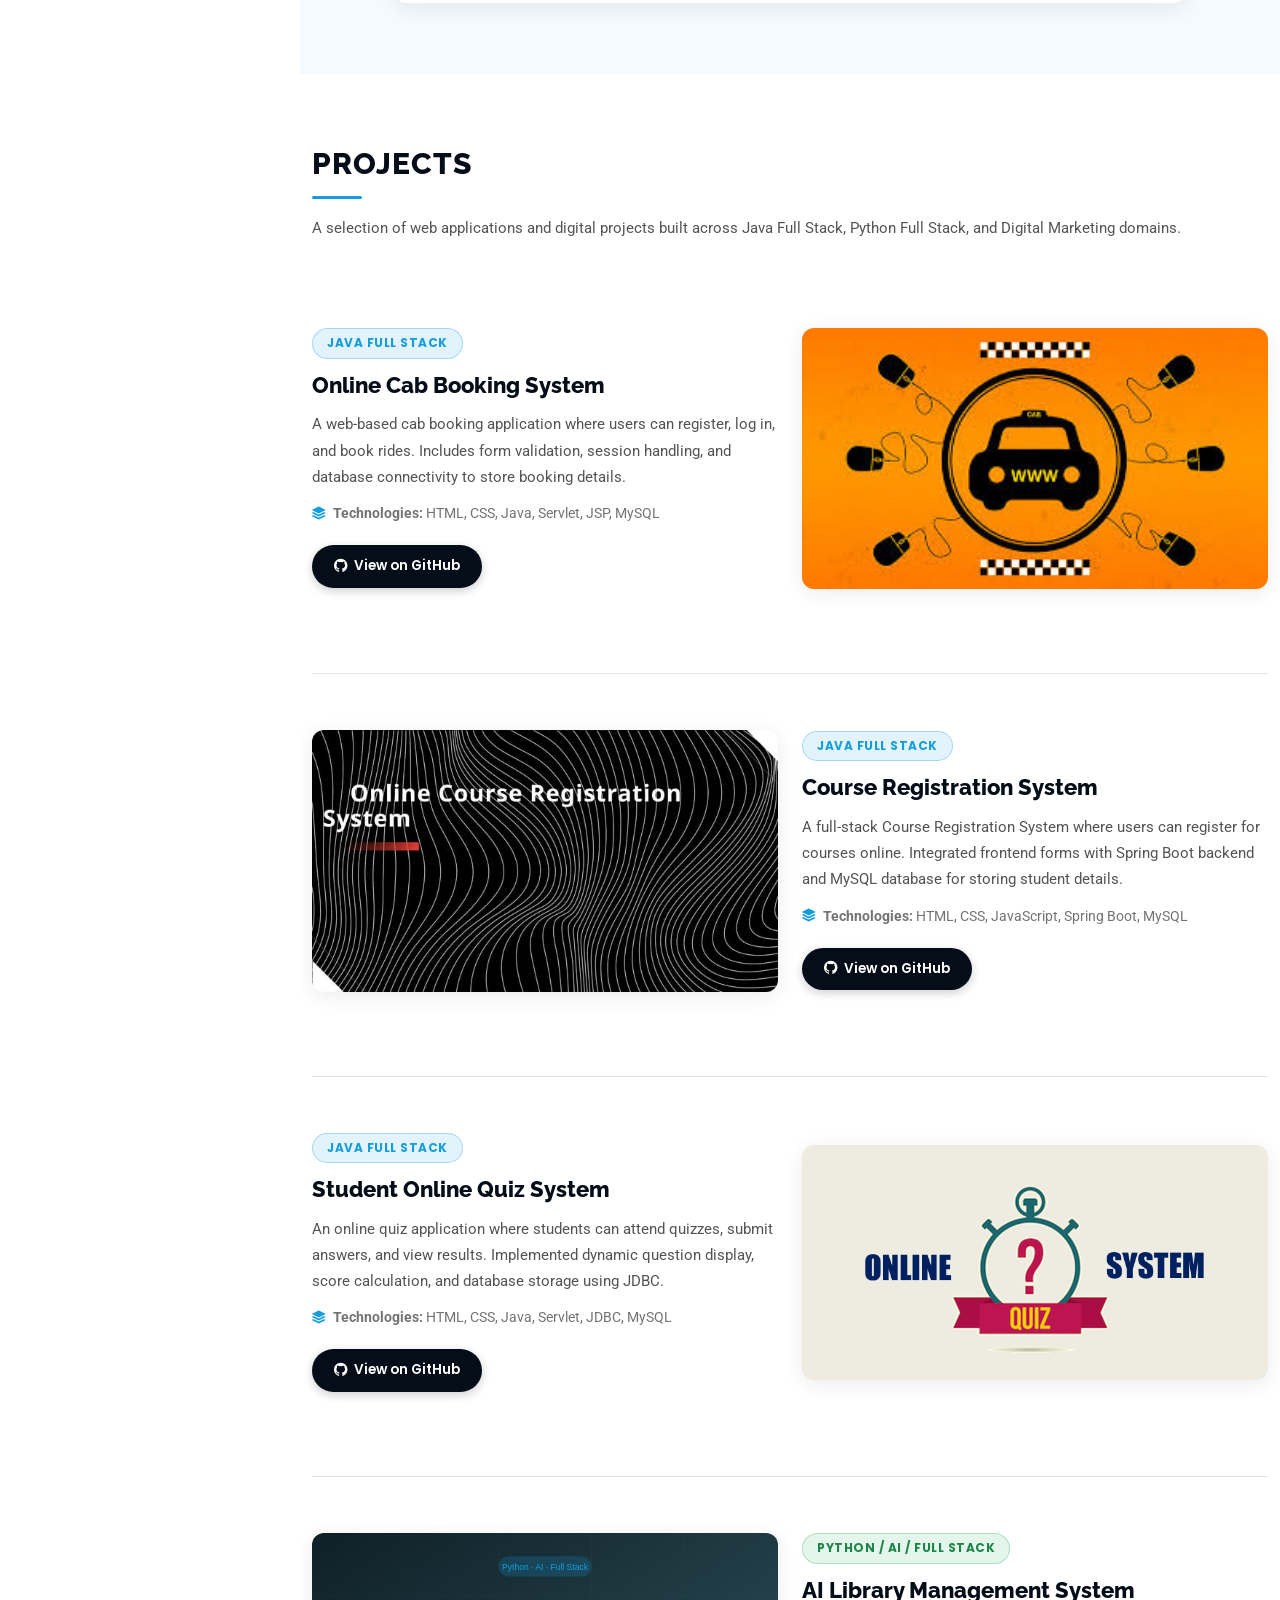
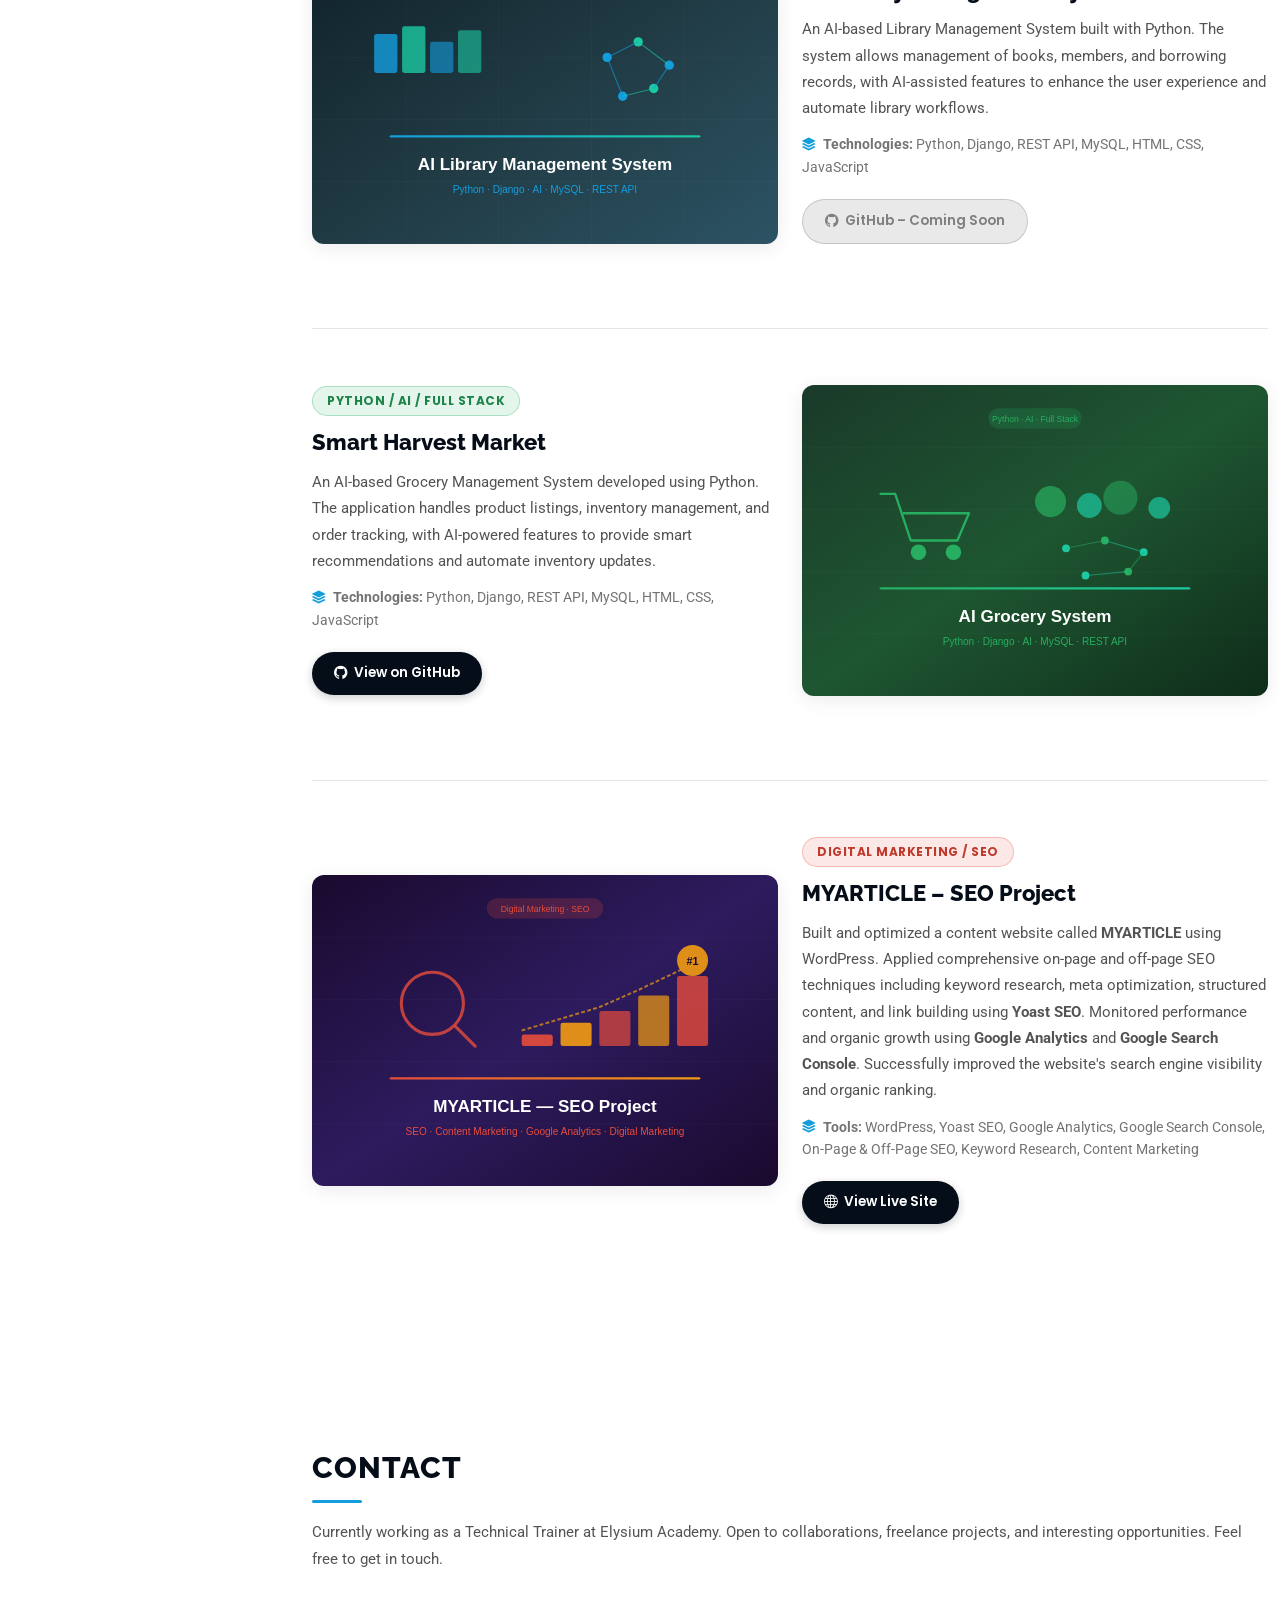
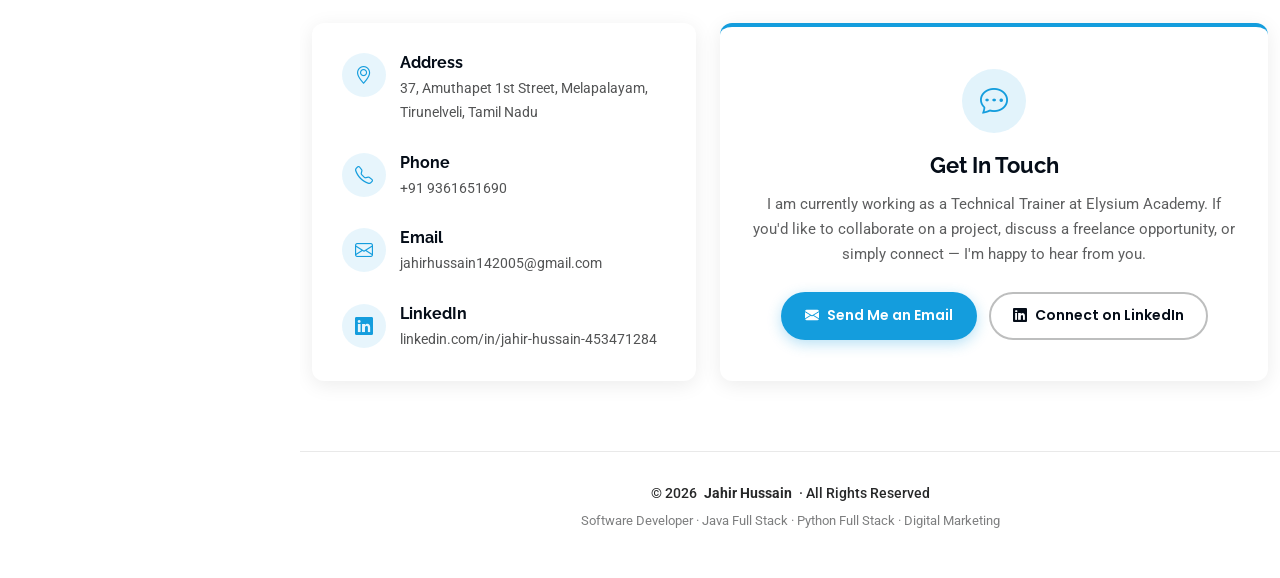
==== commit d4efc65e: "Fix project title formatting in index.html" ====
--- a/iPortfolio-1.0.0/index.html
+++ b/iPortfolio-1.0.0/index.html
@@ -545,7 +545,7 @@
         <div class="row project-card align-items-center mb-5" data-aos="fade-up" data-aos-delay="100">
           <div class="col-lg-6">
             <div class="project-label python-label">Python / AI / Full Stack</div>
-            <h3 class="project-title">Smart Harvest-Market</h3>
+            <h3 class="project-title">Smart Harvest Market</h3>
             <p class="project-desc">
               An AI-based Grocery Management System developed using Python. The application handles product
               listings, inventory management, and order tracking, with AI-powered features to provide smart
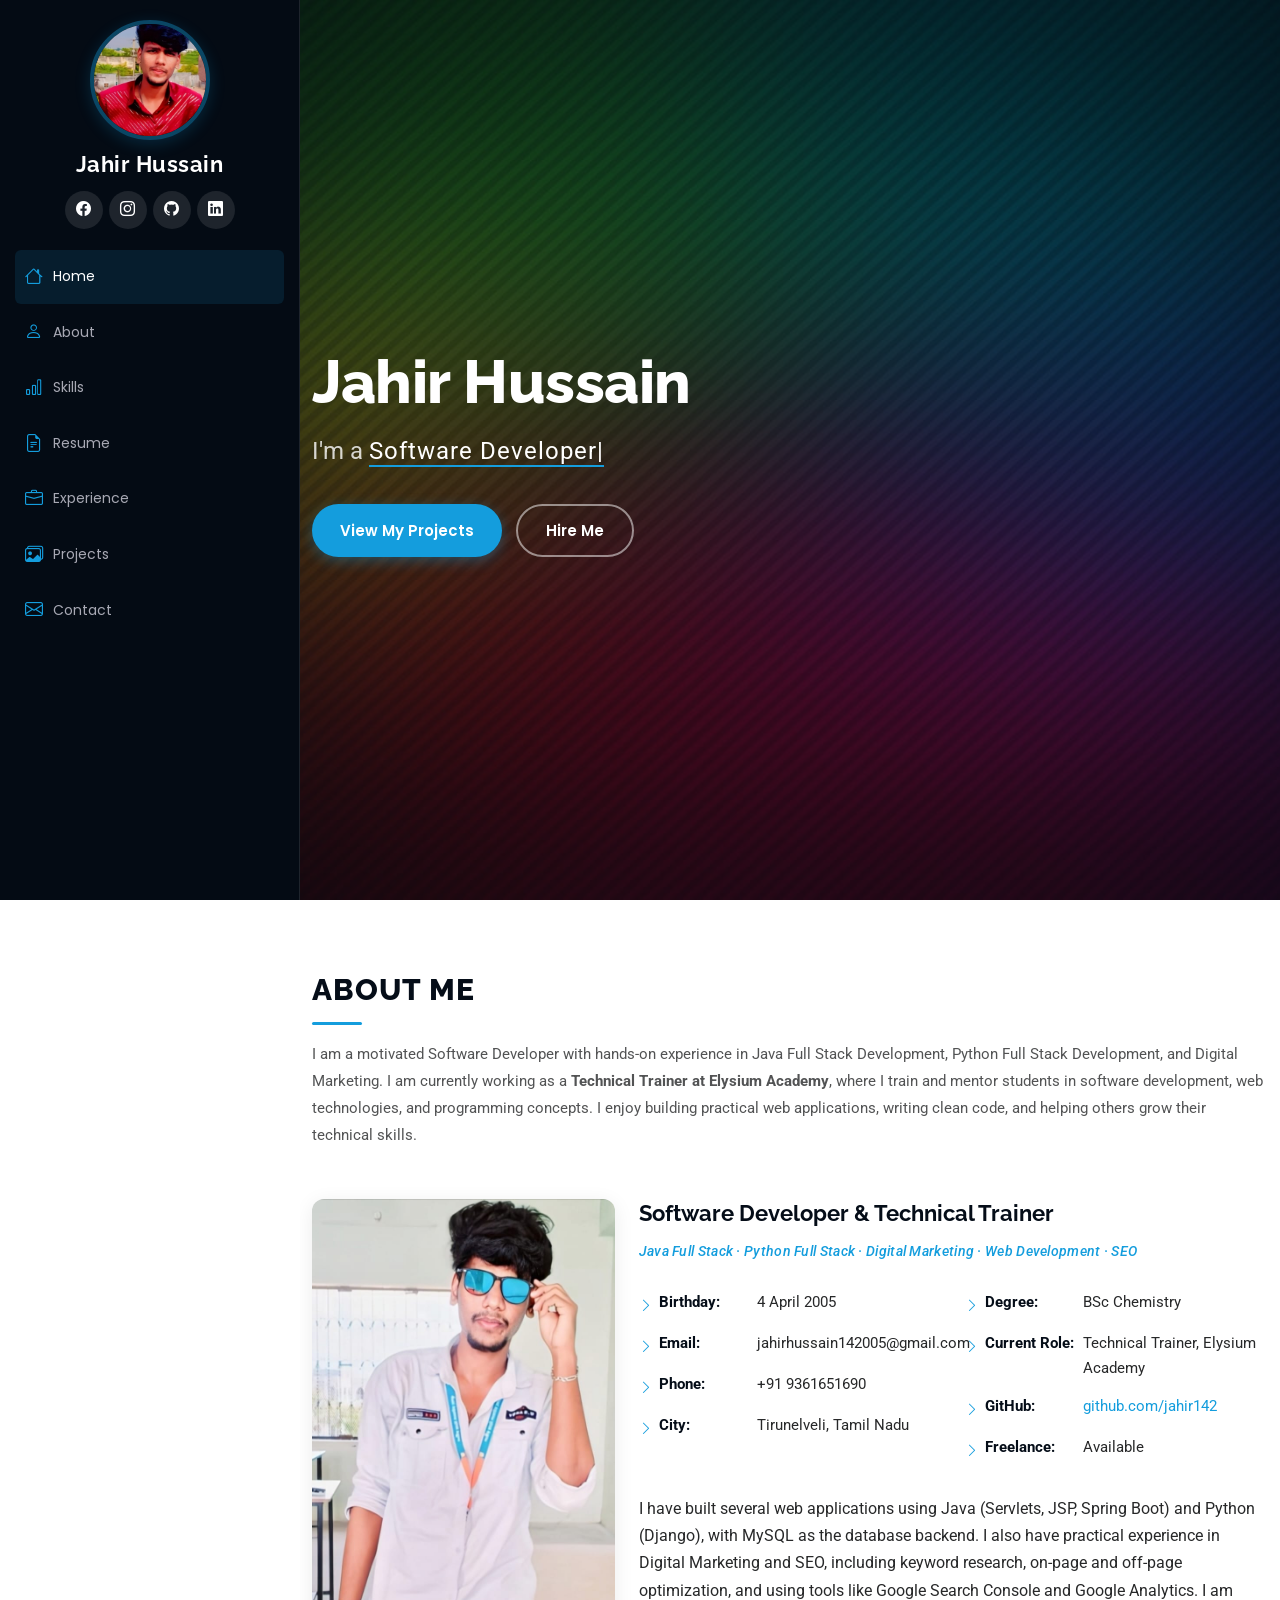
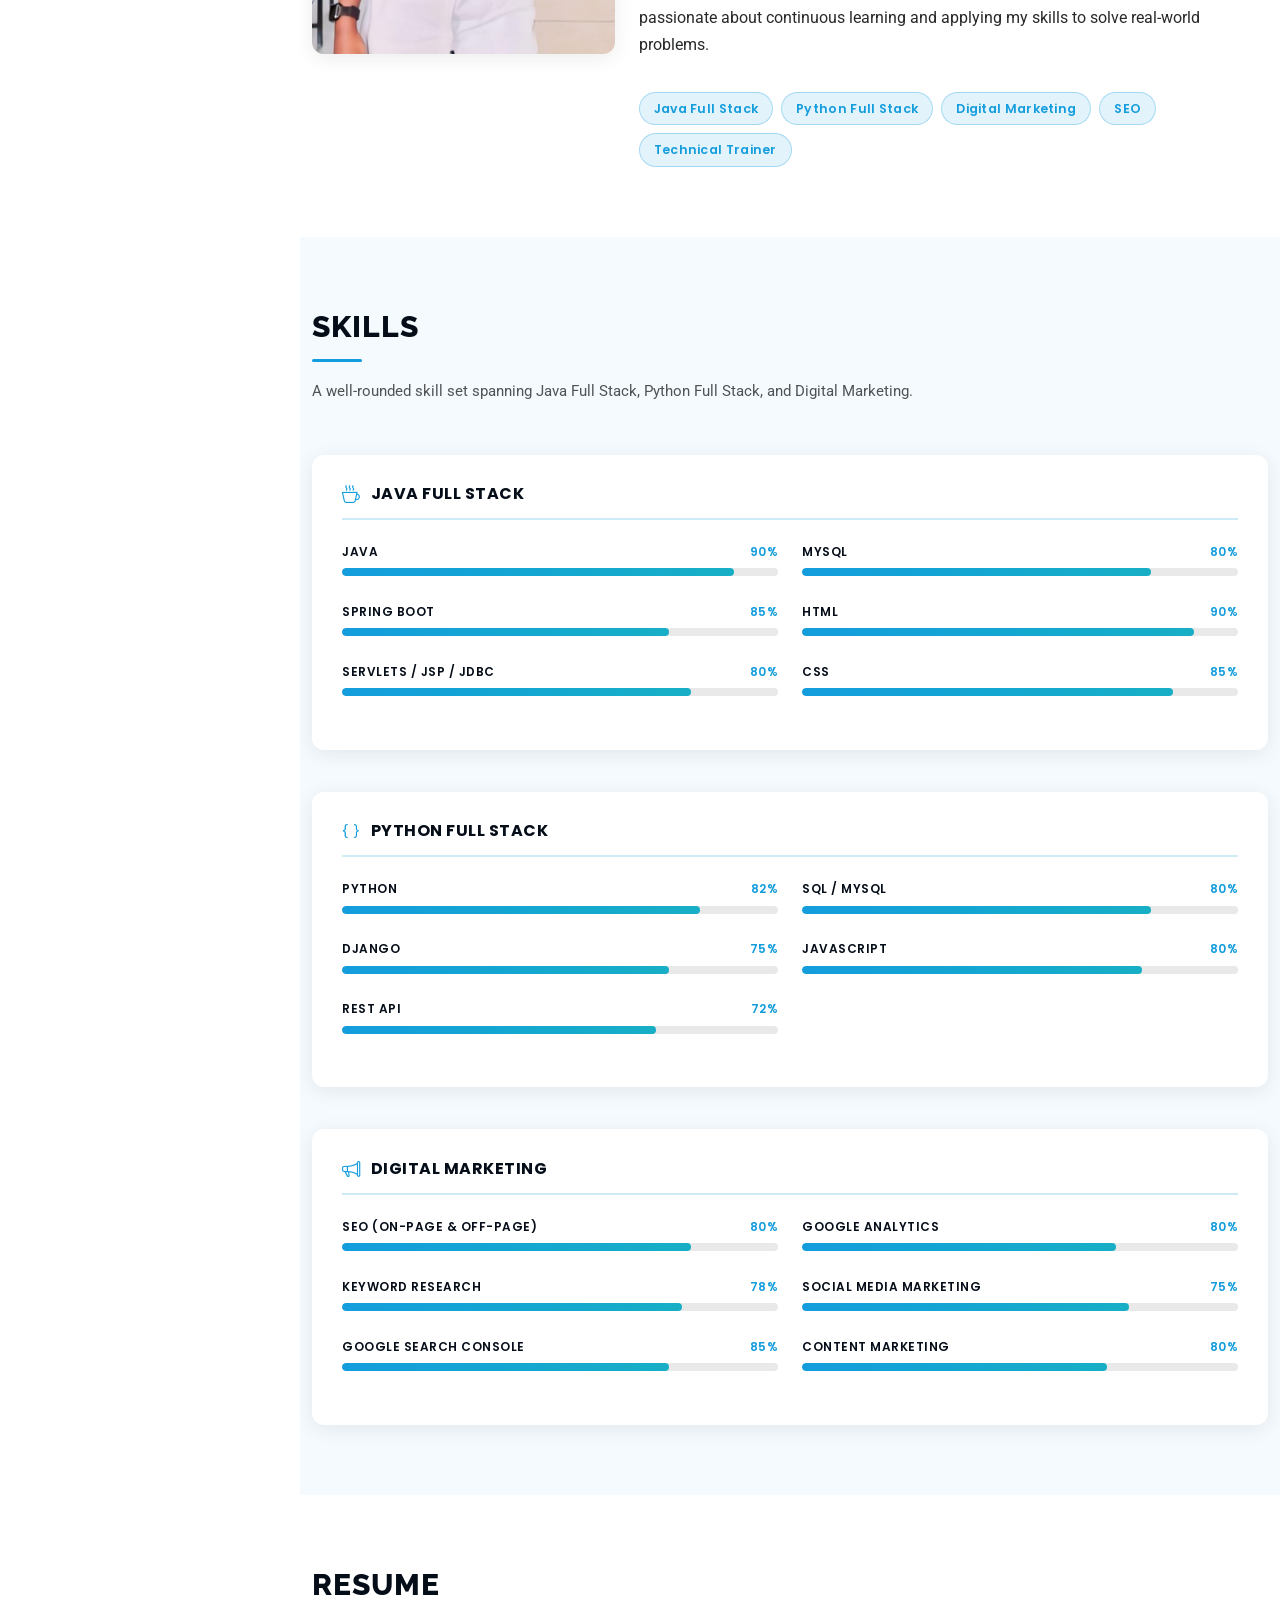
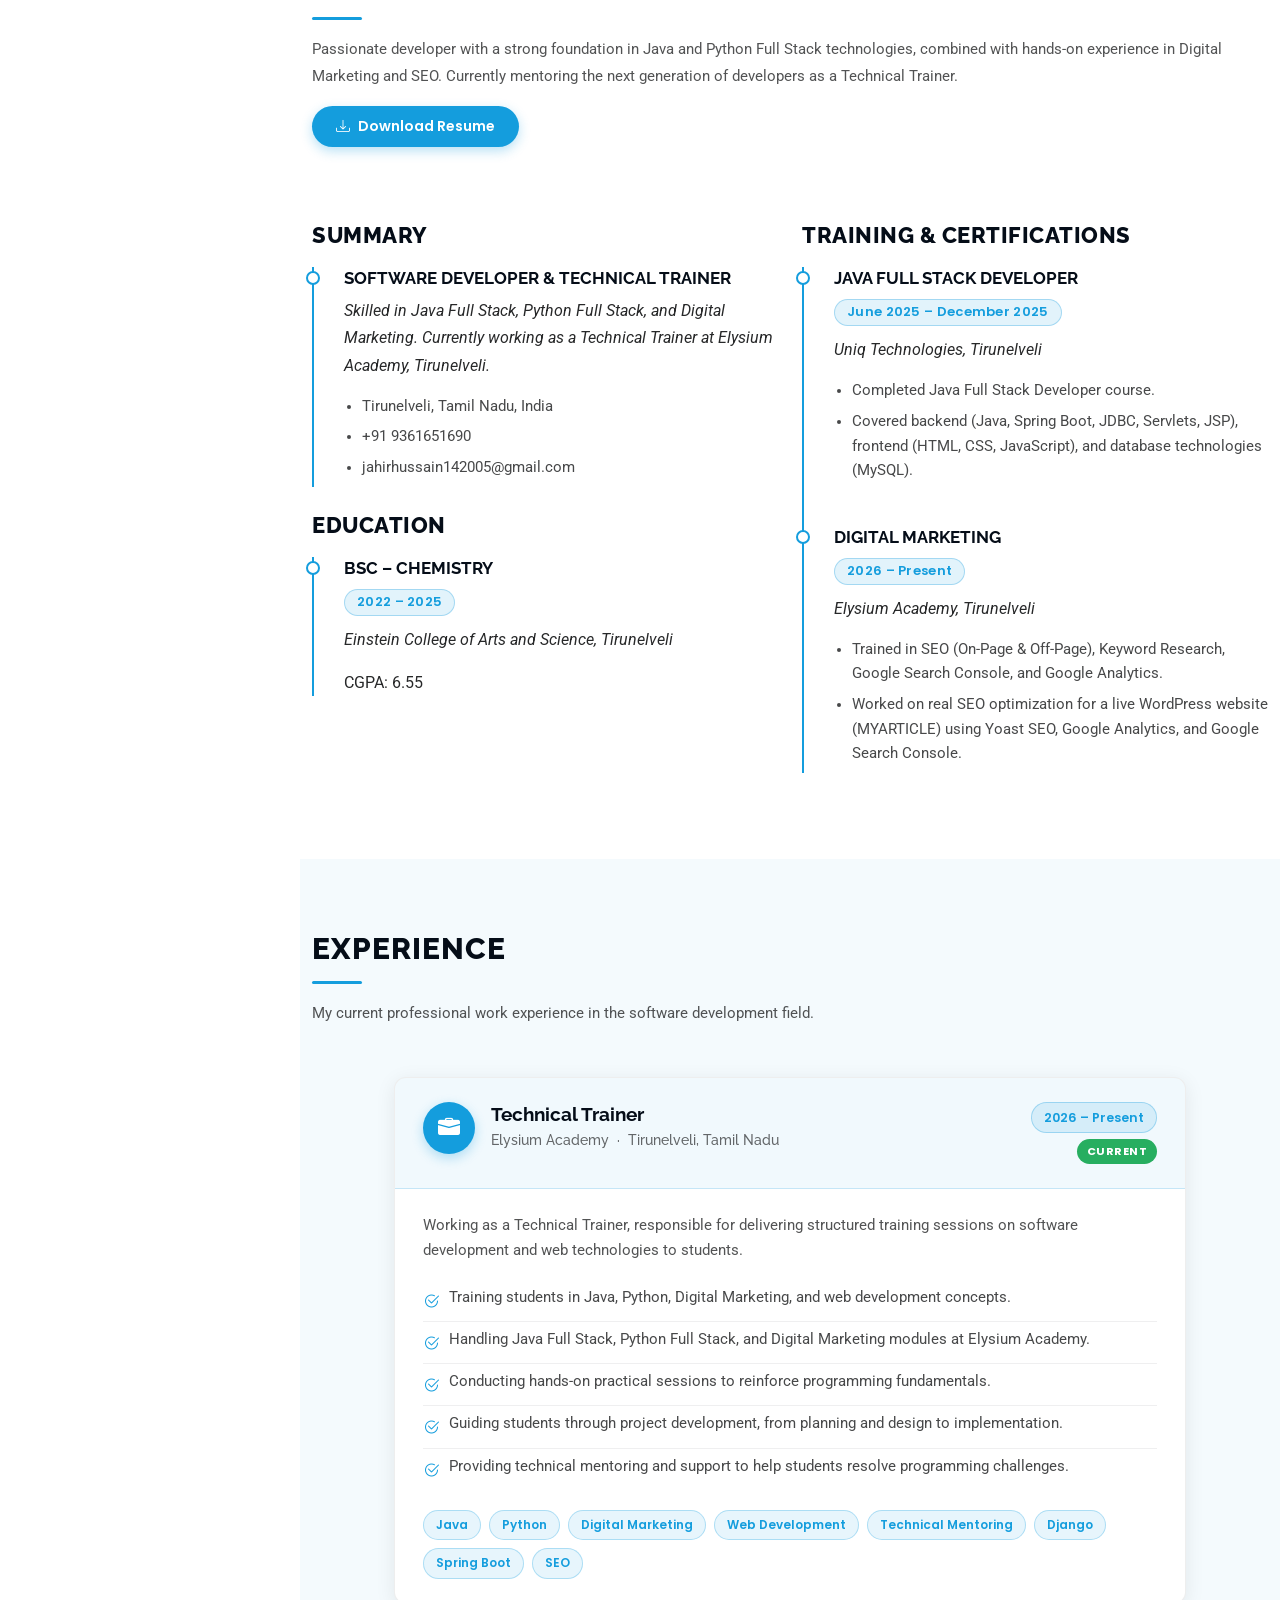
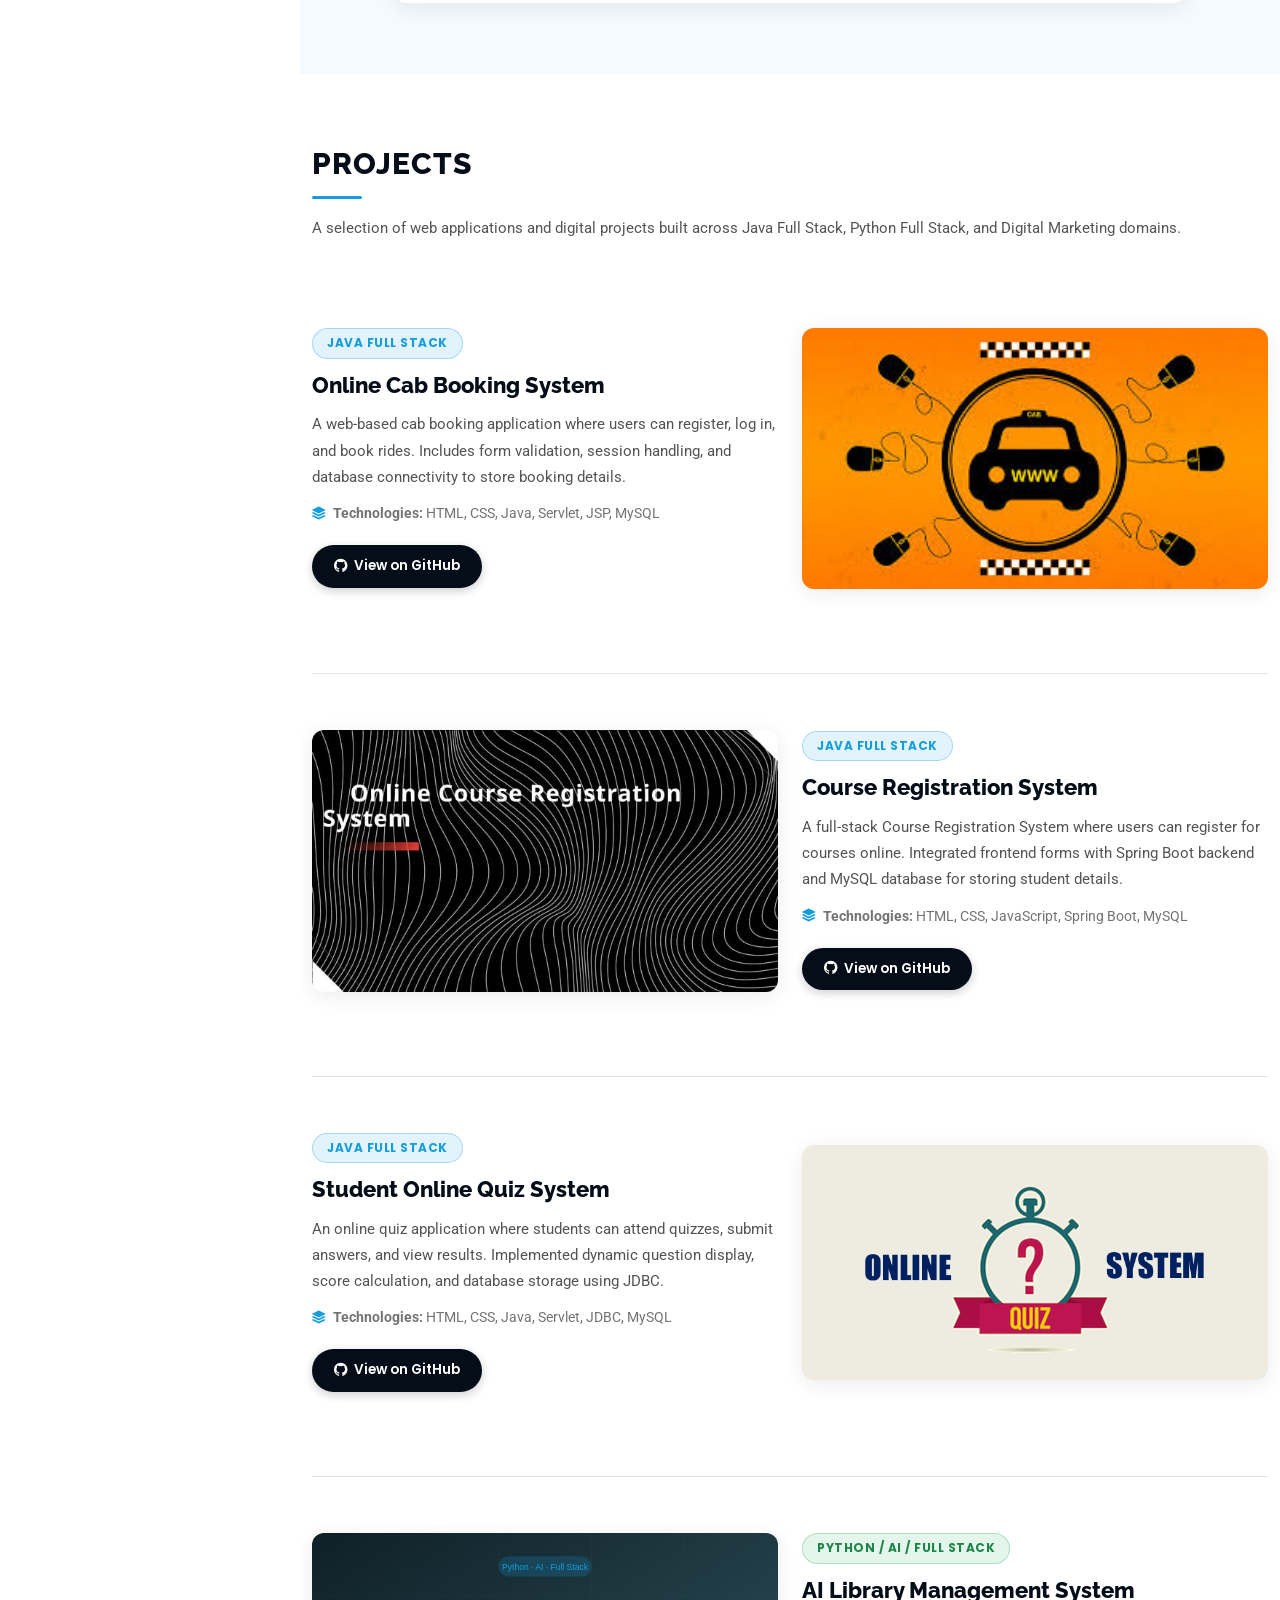
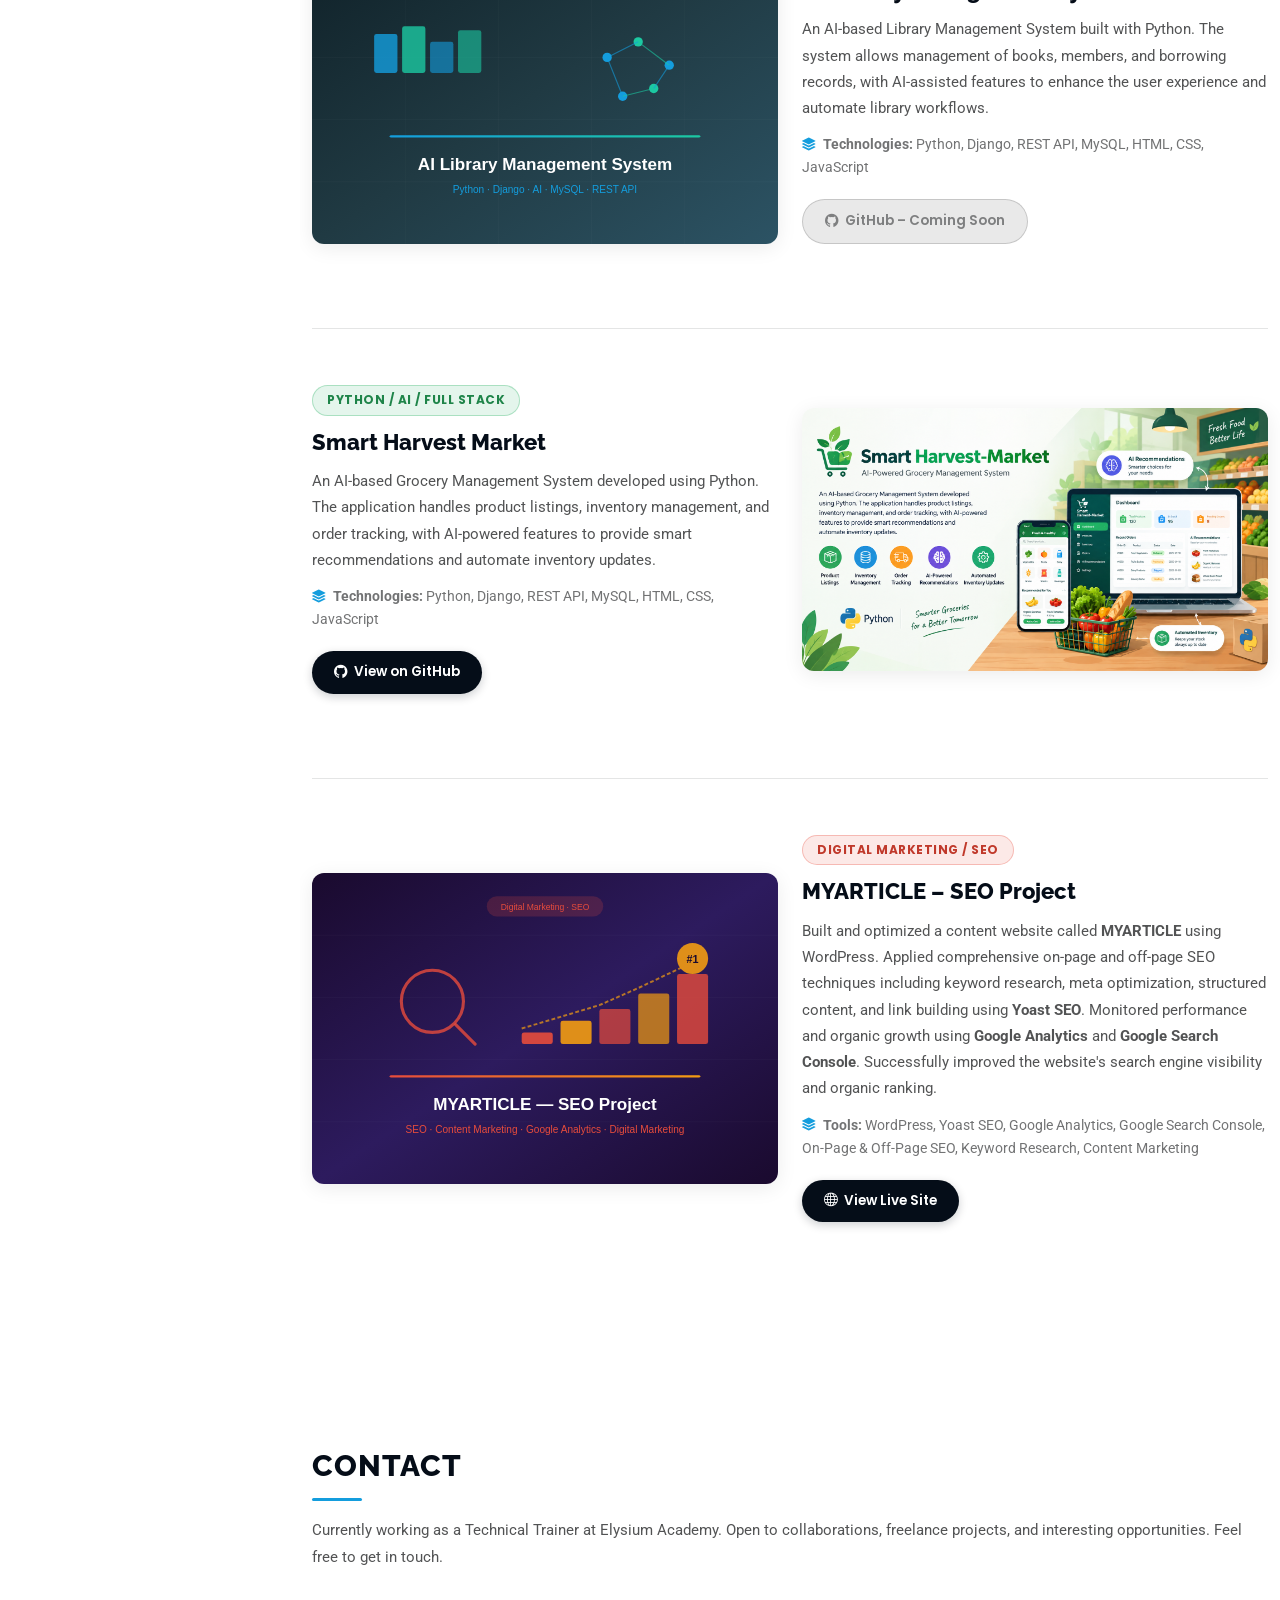
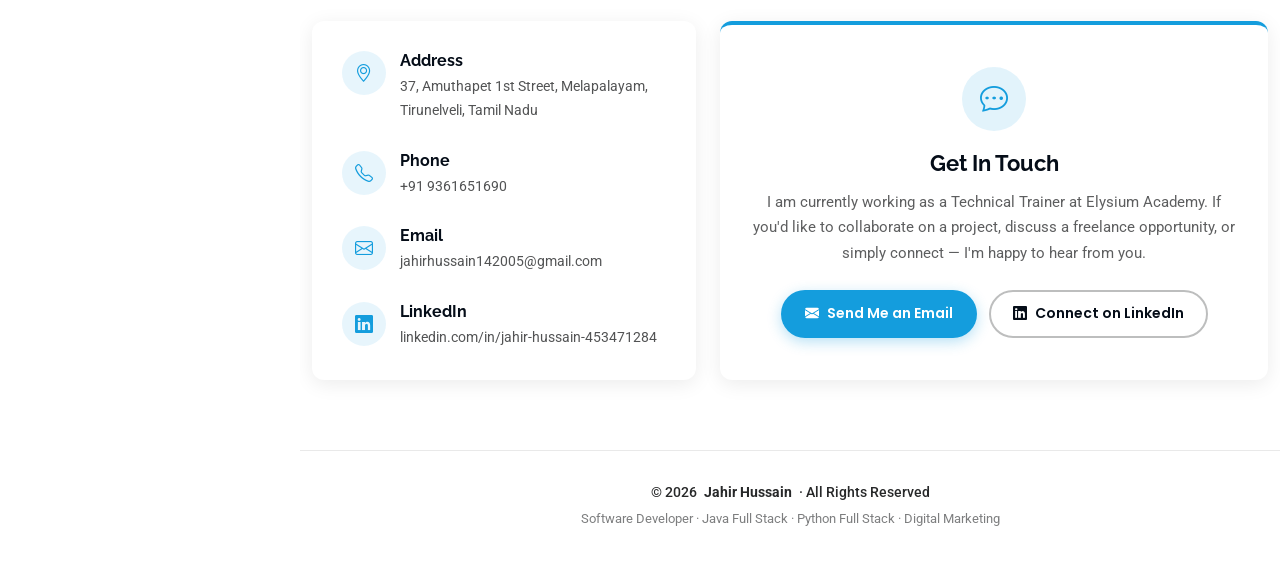
==== commit 7c4f3755: "Update project image for AI Grocery System" ====
--- a/iPortfolio-1.0.0/index.html
+++ b/iPortfolio-1.0.0/index.html
@@ -560,7 +560,7 @@
           </div>
           <div class="col-lg-6 text-center mt-4 mt-lg-0">
             <div class="project-img-wrap">
-              <img src="assets/img/testimonials/project-ai-grocery.svg" class="img-fluid" alt="AI Grocery System – Python Django Project">
+              <img src="assets/img/testimonials/Smart Harvest Market.png" class="img-fluid" alt="AI Grocery System – Python Django Project">
             </div>
           </div>
         </div>
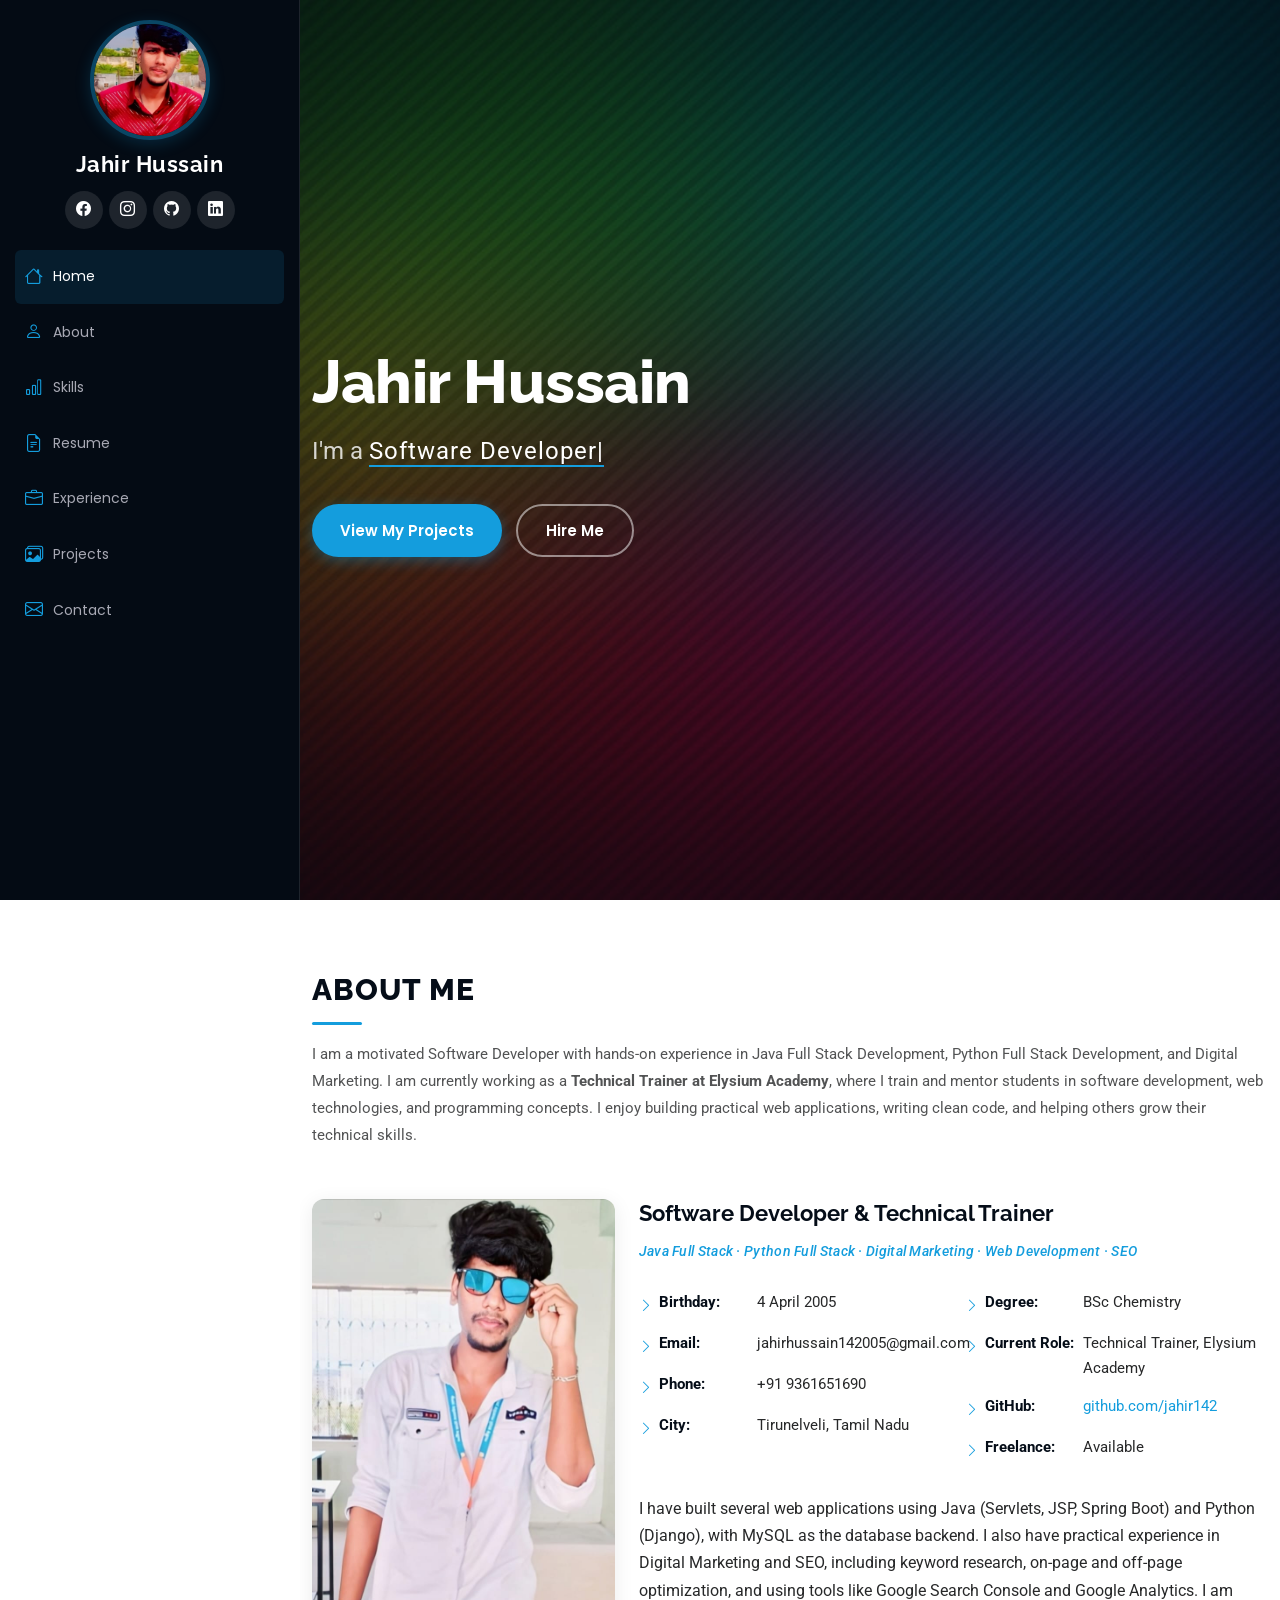
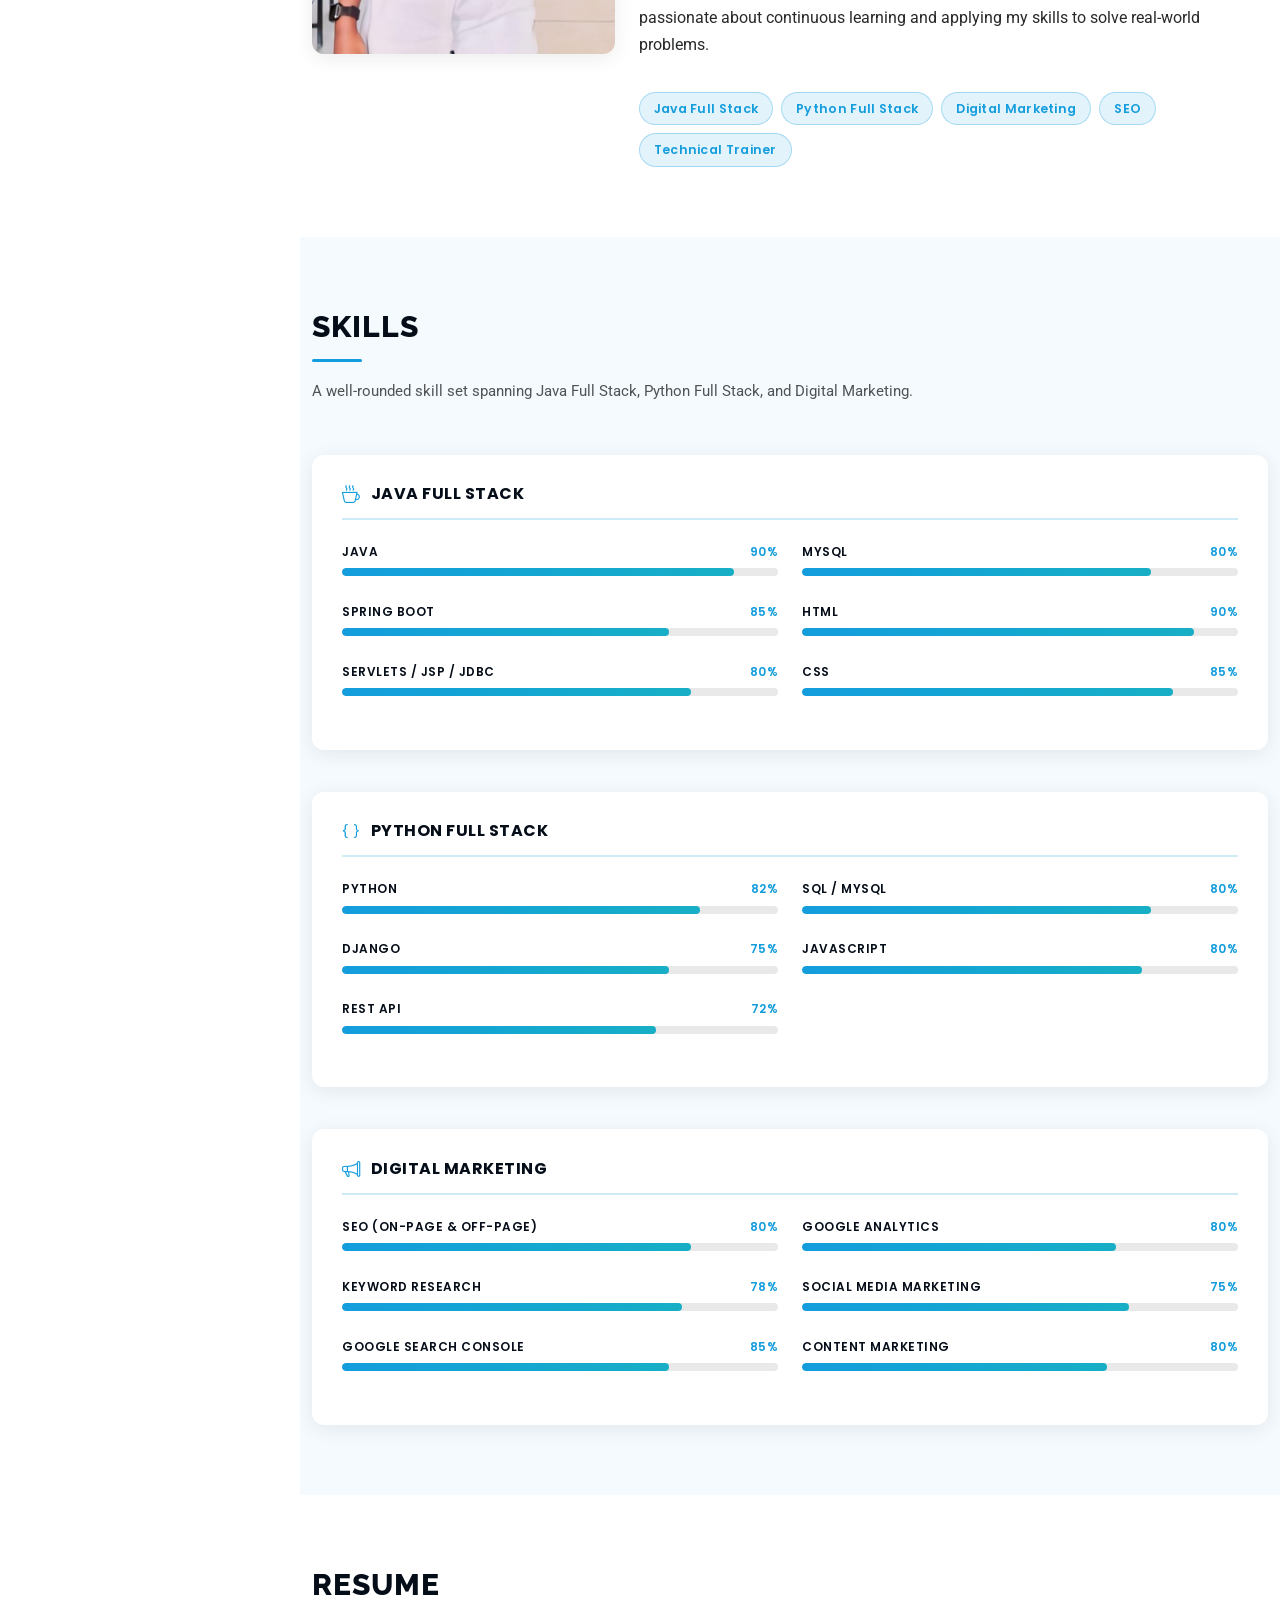
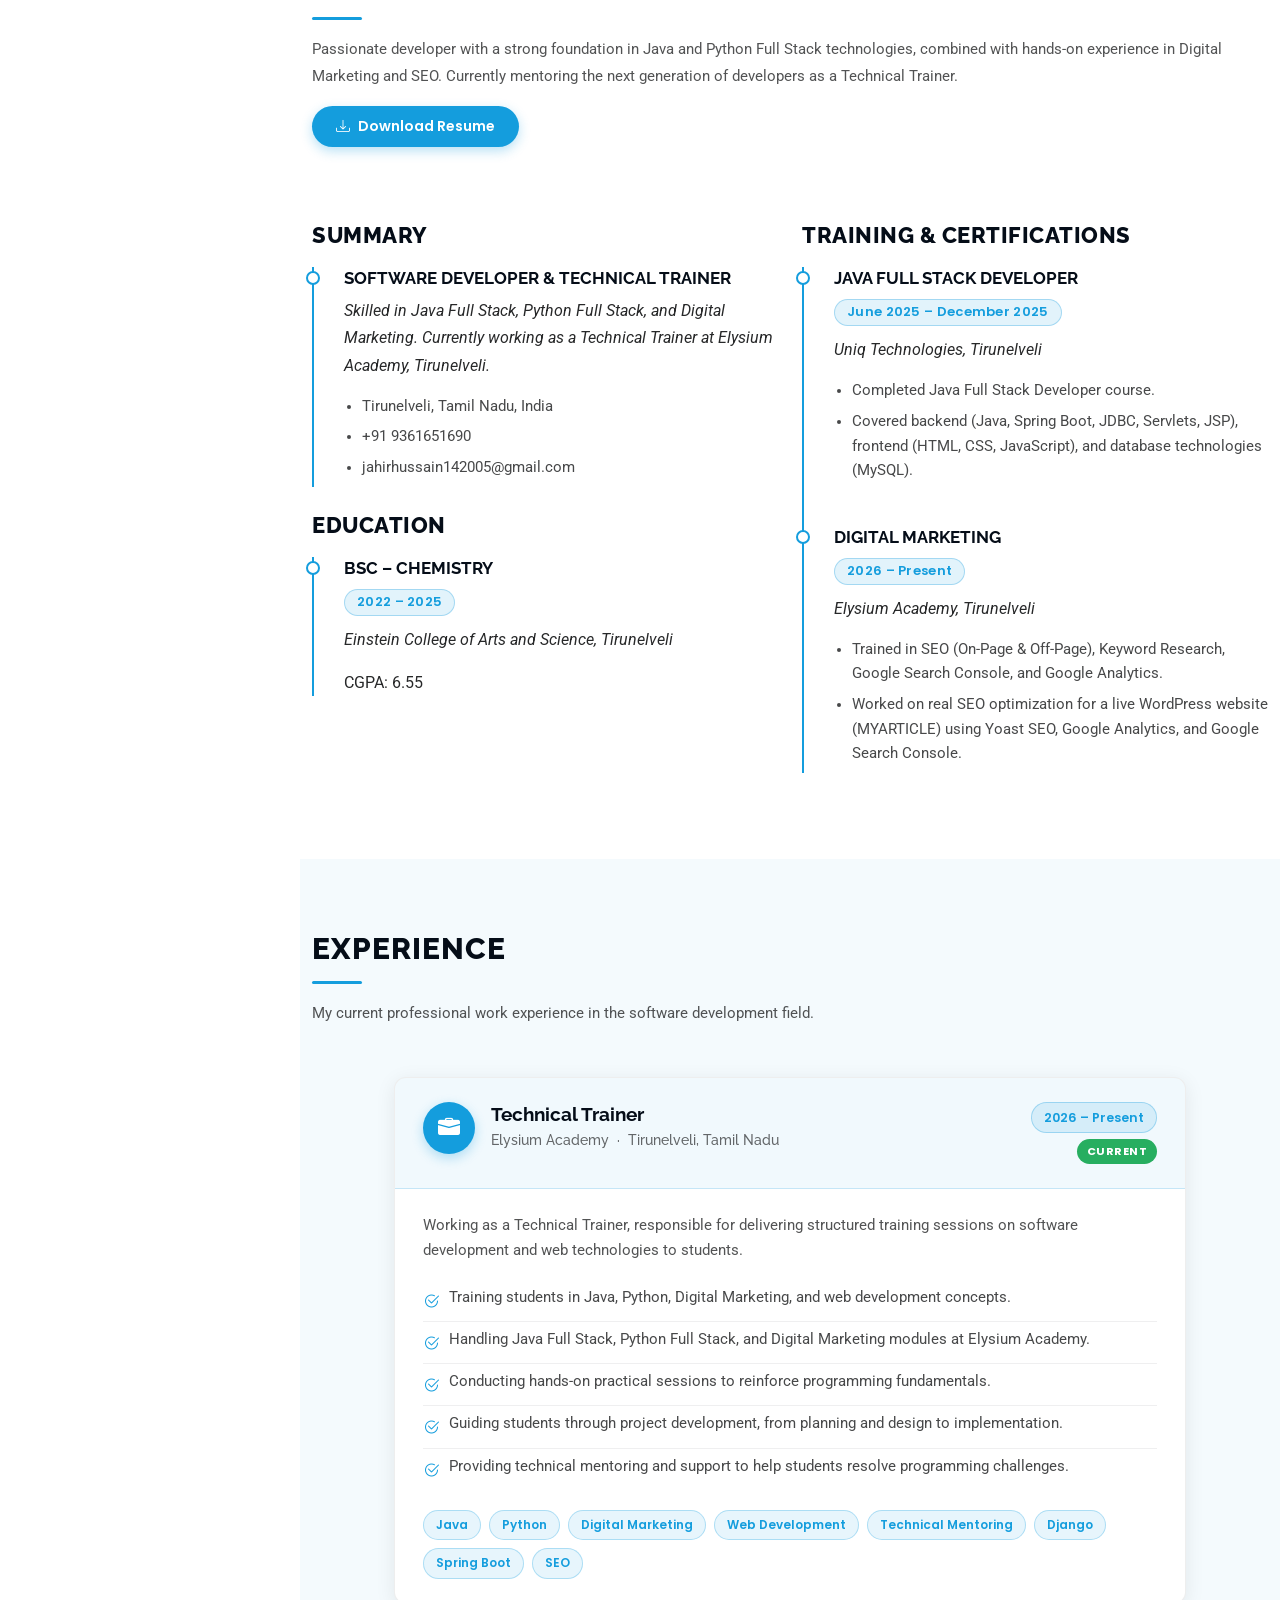
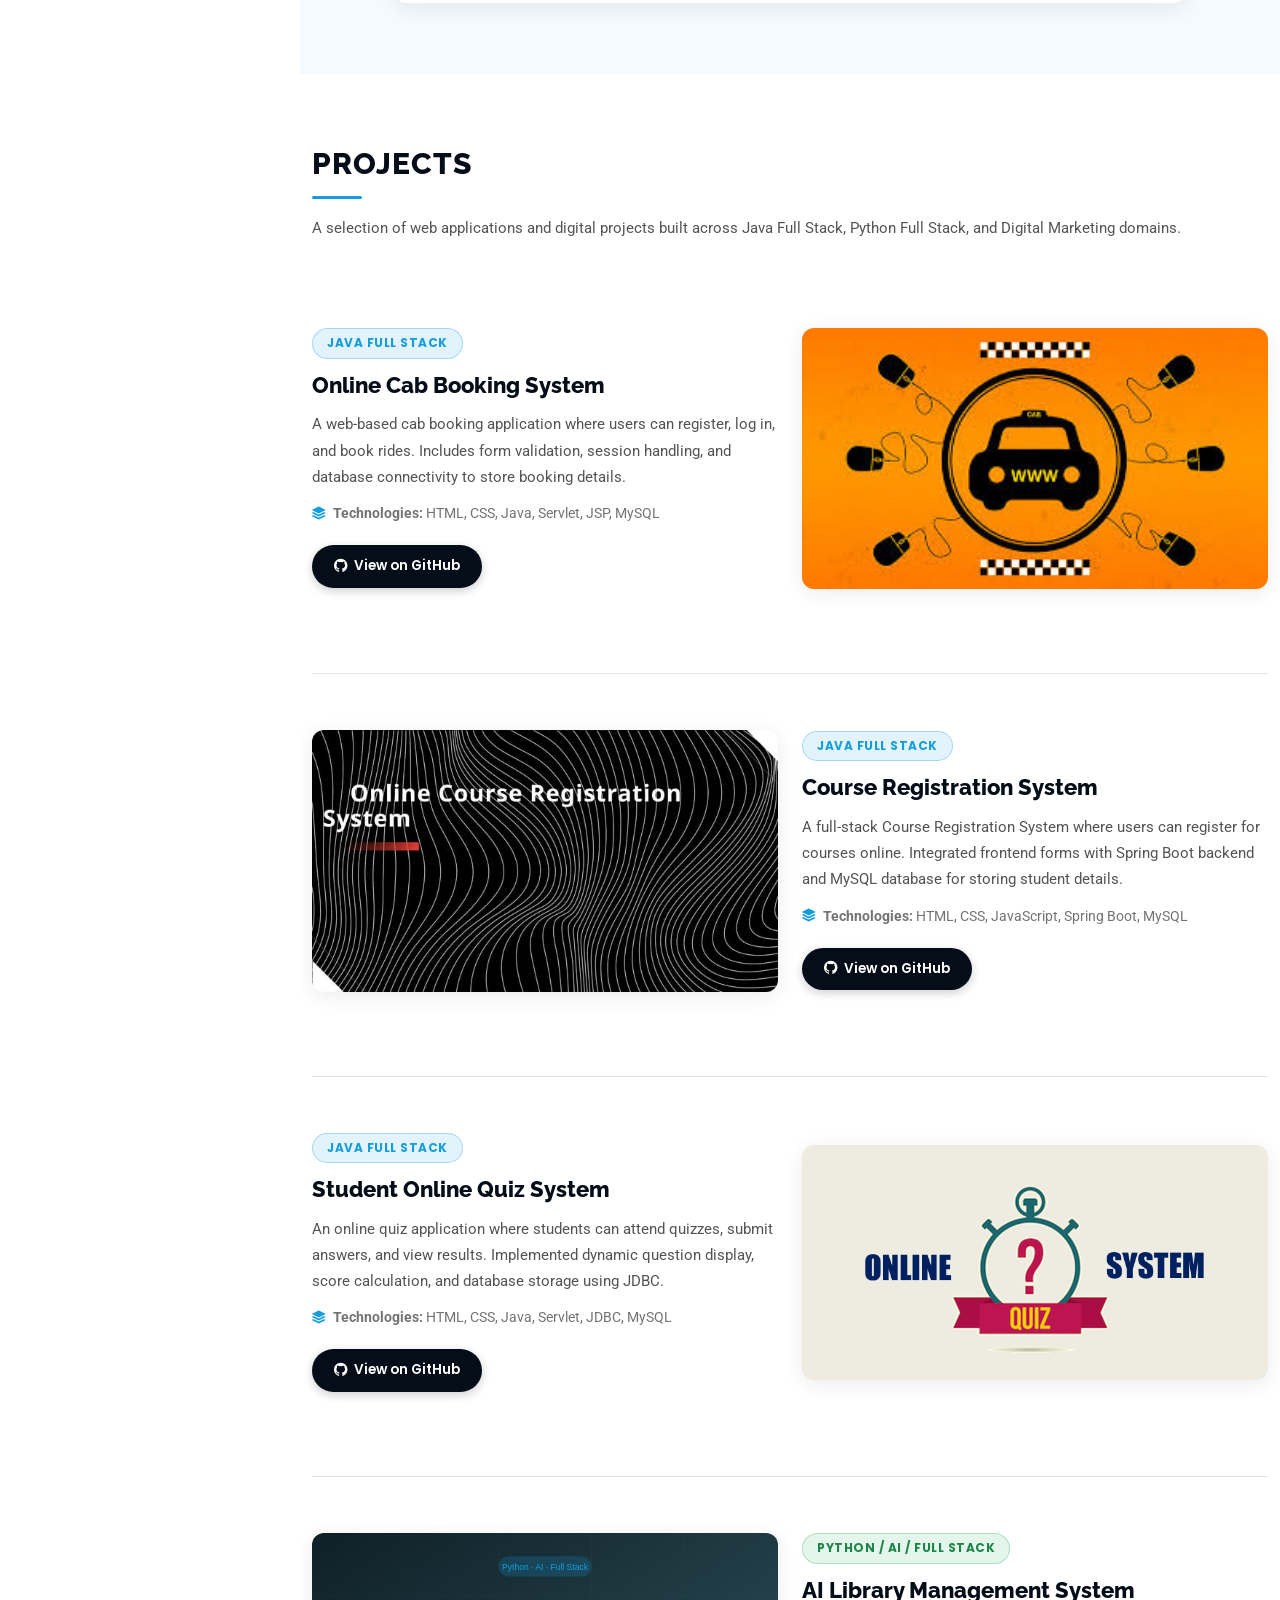
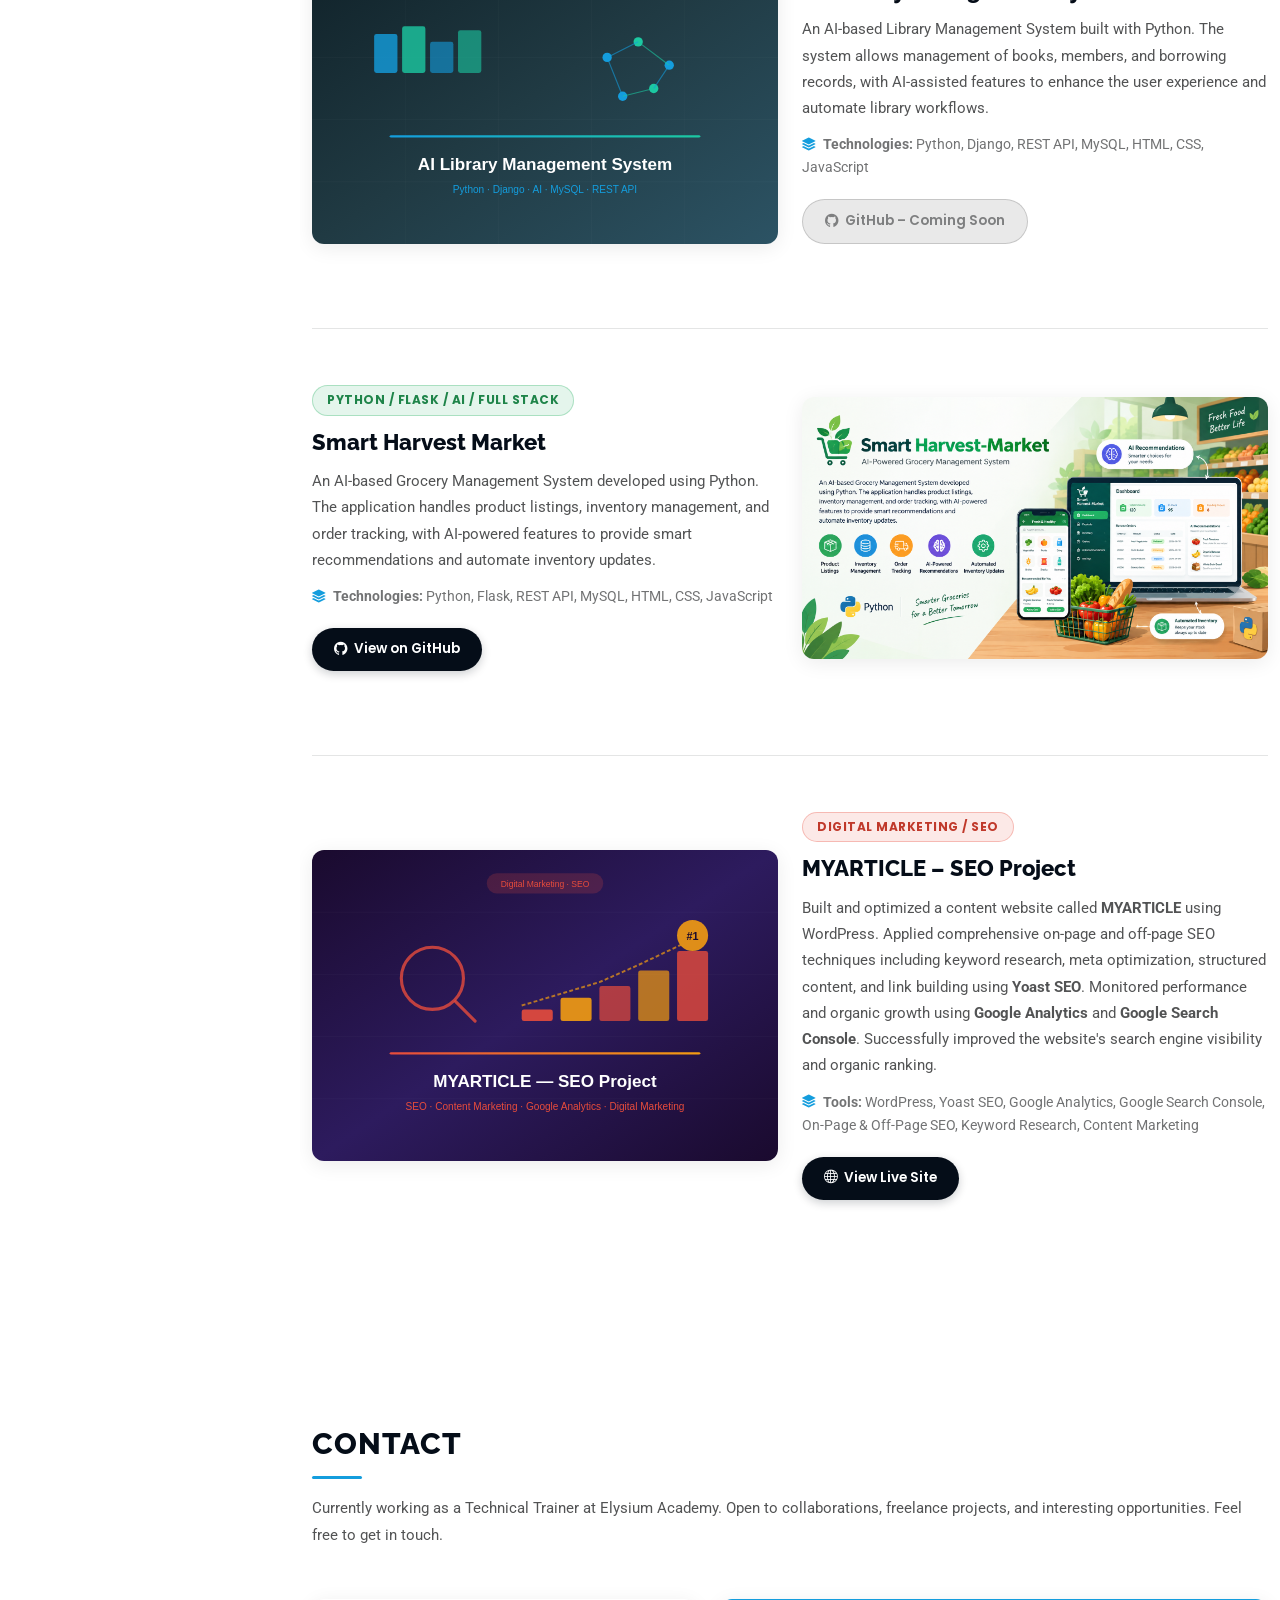
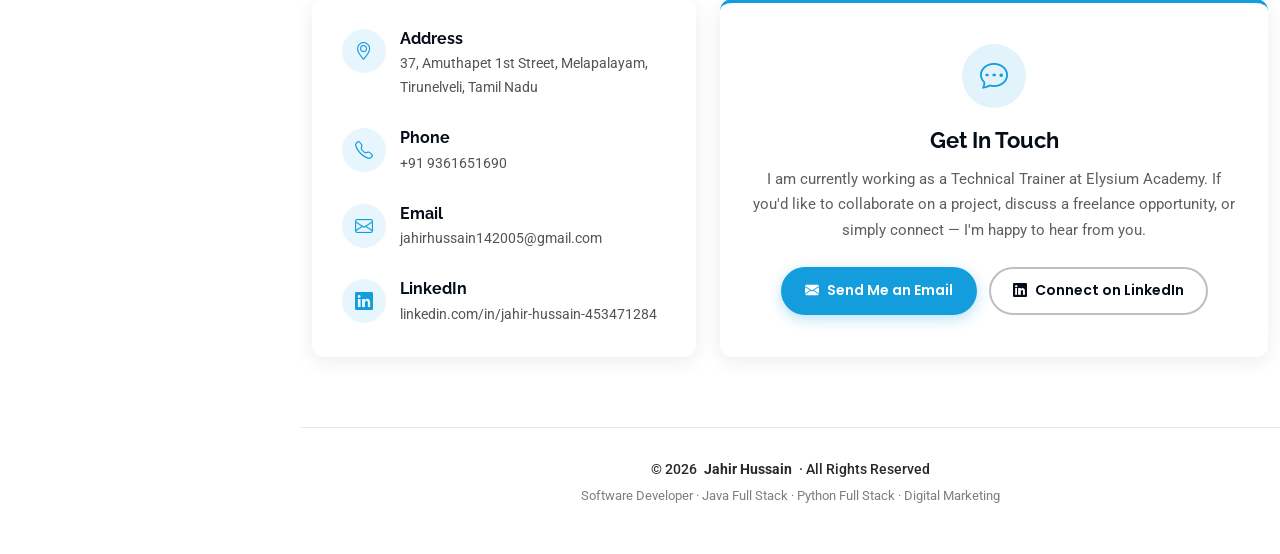
==== commit 5bf7ee5a: "Update resume link and project technology details" ====
--- a/iPortfolio-1.0.0/index.html
+++ b/iPortfolio-1.0.0/index.html
@@ -321,7 +321,7 @@
       <div class="container section-title" data-aos="fade-up">
         <h2>Resume</h2>
         <p>Passionate developer with a strong foundation in Java and Python Full Stack technologies, combined with hands-on experience in Digital Marketing and SEO. Currently mentoring the next generation of developers as a Technical Trainer.</p>
-        <a href="assets/img/Jahir--Resume.pdf" download class="btn btn-download-resume mt-3">
+        <a href="assets/img/Jahir Hussain Resume.pdf" download class="btn btn-download-resume mt-3">
           <i class="bi bi-download me-2"></i>Download Resume
         </a>
       </div>
@@ -544,14 +544,14 @@
         <!-- Project: AI Grocery System -->
         <div class="row project-card align-items-center mb-5" data-aos="fade-up" data-aos-delay="100">
           <div class="col-lg-6">
-            <div class="project-label python-label">Python / AI / Full Stack</div>
+            <div class="project-label python-label">Python / Flask / AI / Full Stack</div>
             <h3 class="project-title">Smart Harvest Market</h3>
             <p class="project-desc">
               An AI-based Grocery Management System developed using Python. The application handles product
               listings, inventory management, and order tracking, with AI-powered features to provide smart
               recommendations and automate inventory updates.
             </p>
-            <p class="project-tech"><i class="bi bi-stack"></i> <strong>Technologies:</strong> Python, Django, REST API, MySQL, HTML, CSS, JavaScript</p>
+            <p class="project-tech"><i class="bi bi-stack"></i> <strong>Technologies:</strong> Python, Flask, REST API, MySQL, HTML, CSS, JavaScript</p>
               <div class="project-buttons">
               <a href="https://github.com/jahir142/smart-harvest-market" target="_blank" rel="noopener" class="btn-project-primary">
                 <i class="bi bi-github"></i> View on GitHub
@@ -560,7 +560,7 @@
           </div>
           <div class="col-lg-6 text-center mt-4 mt-lg-0">
             <div class="project-img-wrap">
-              <img src="assets/img/testimonials/Smart Harvest Market.png" class="img-fluid" alt="AI Grocery System – Python Django Project">
+              <img src="assets/img/testimonials/Smart Harvest Market.png" class="img-fluid" alt="Smart Harvest Market – Python Django Project">
             </div>
           </div>
         </div>
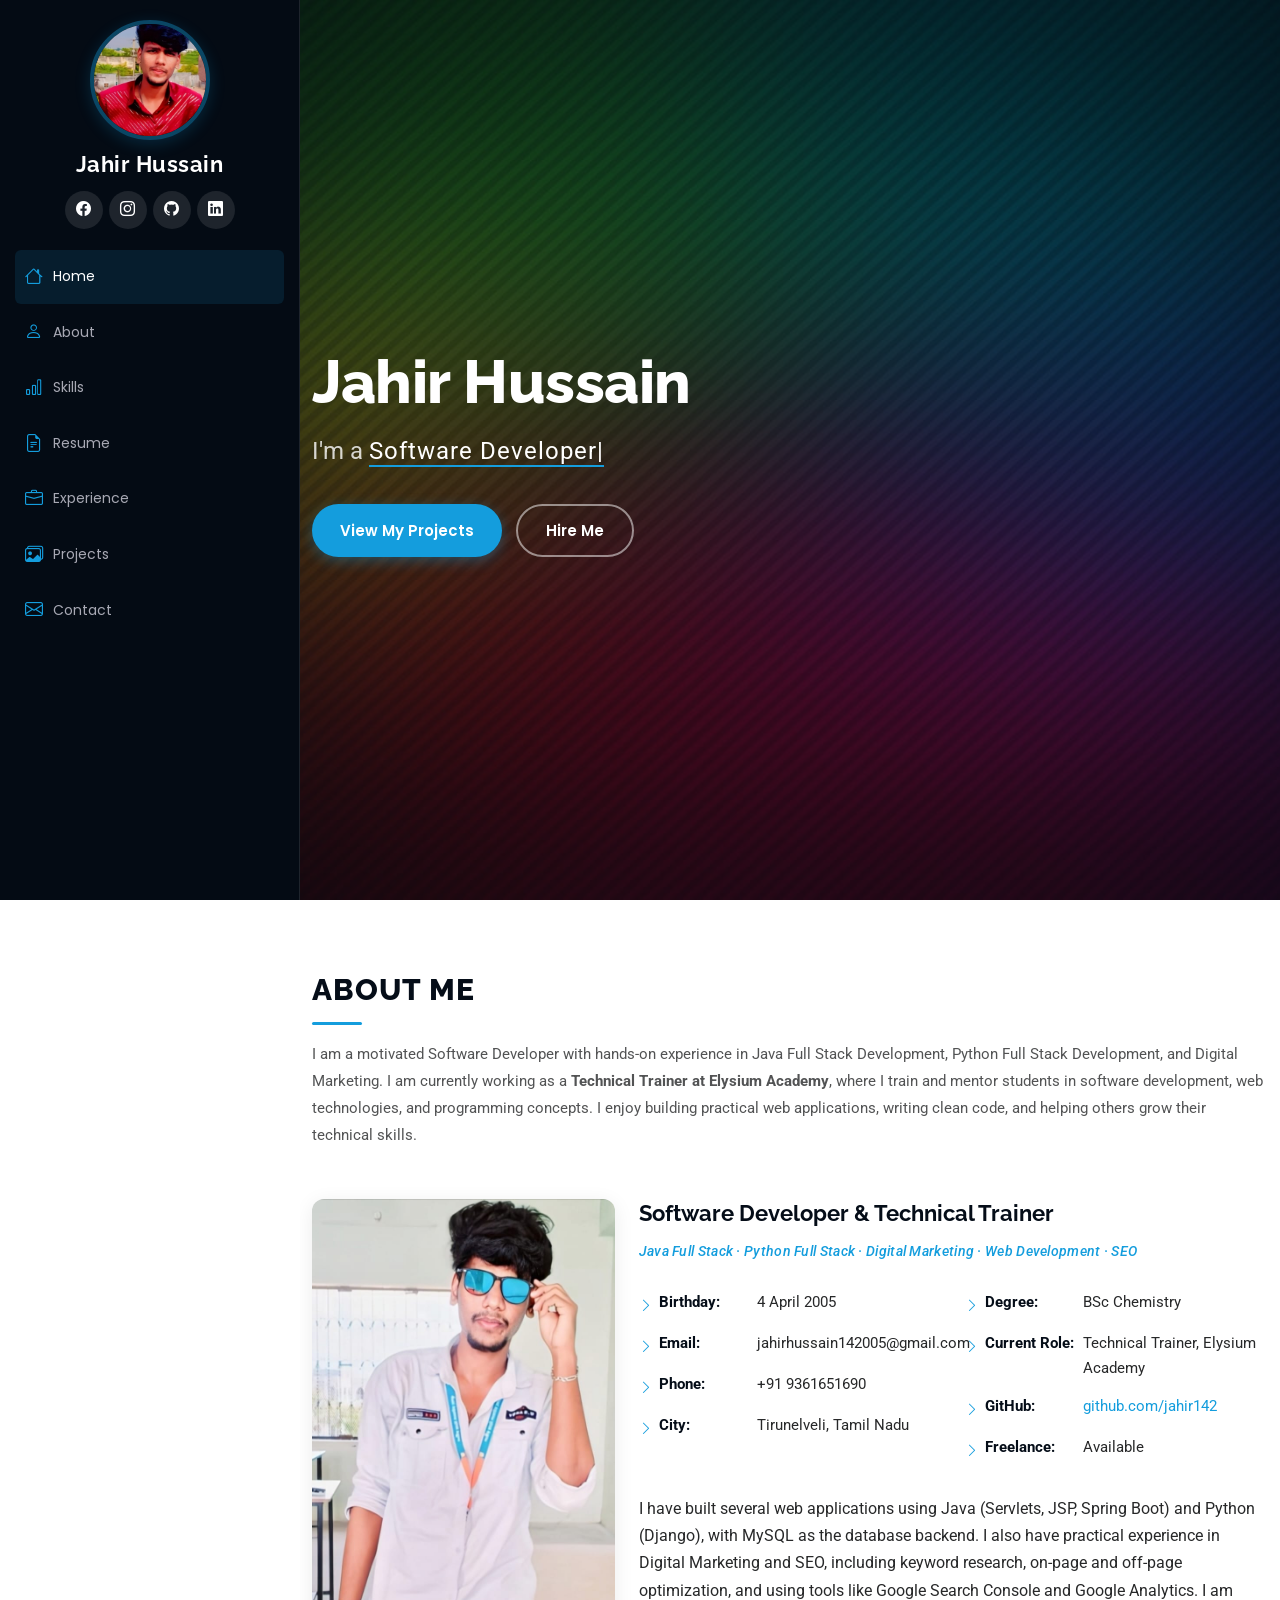
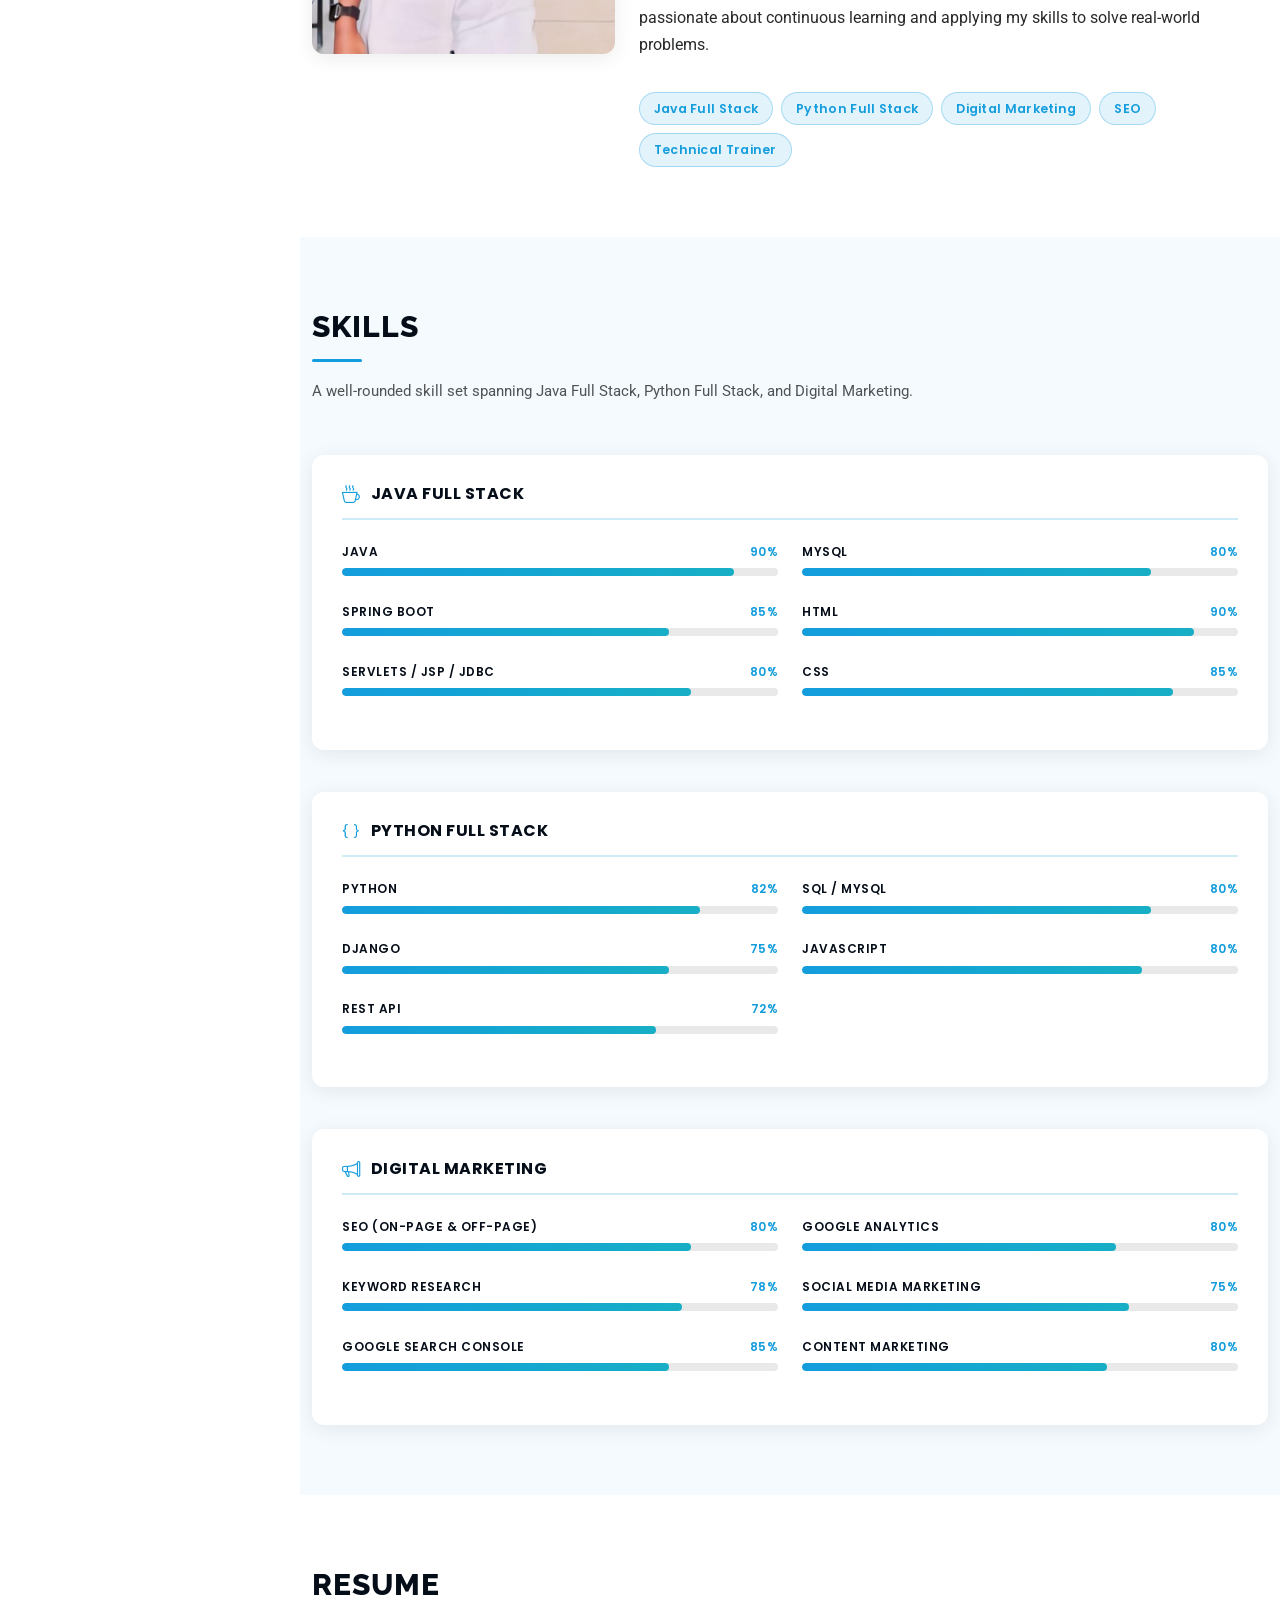
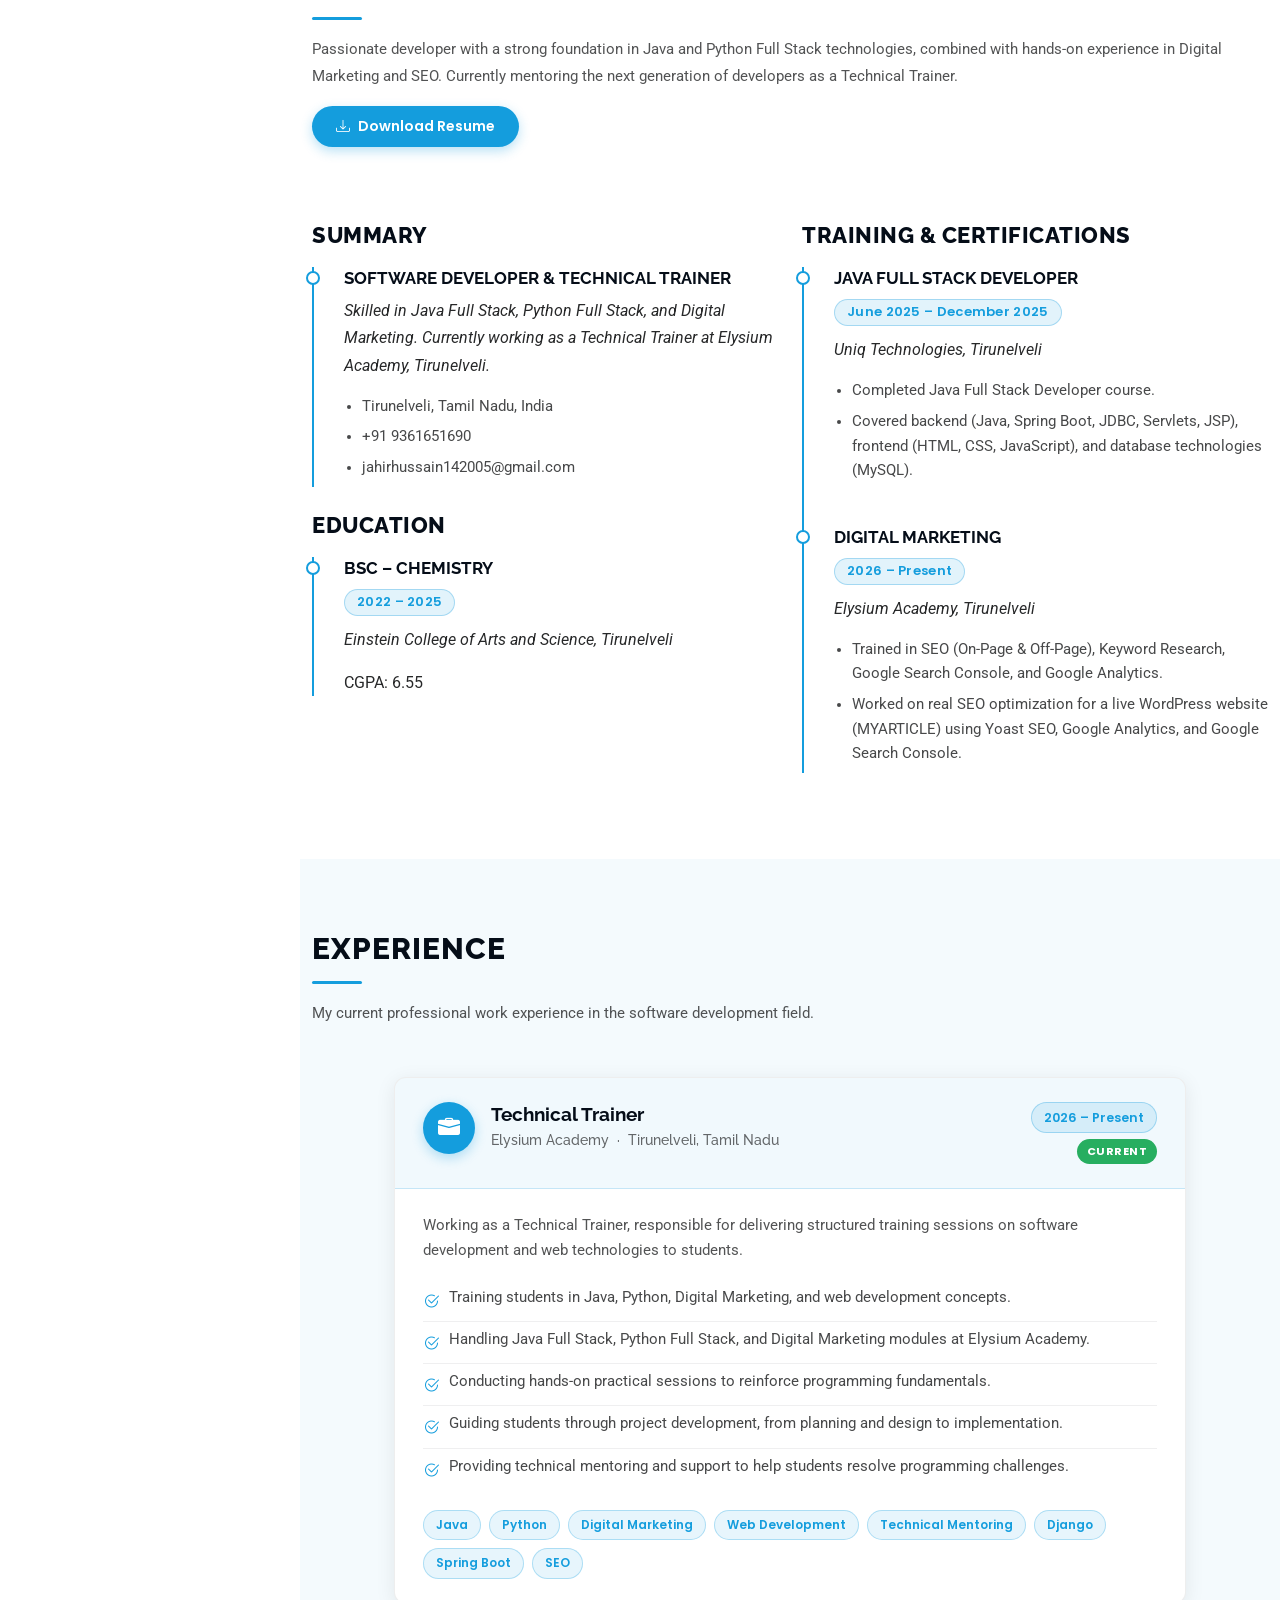
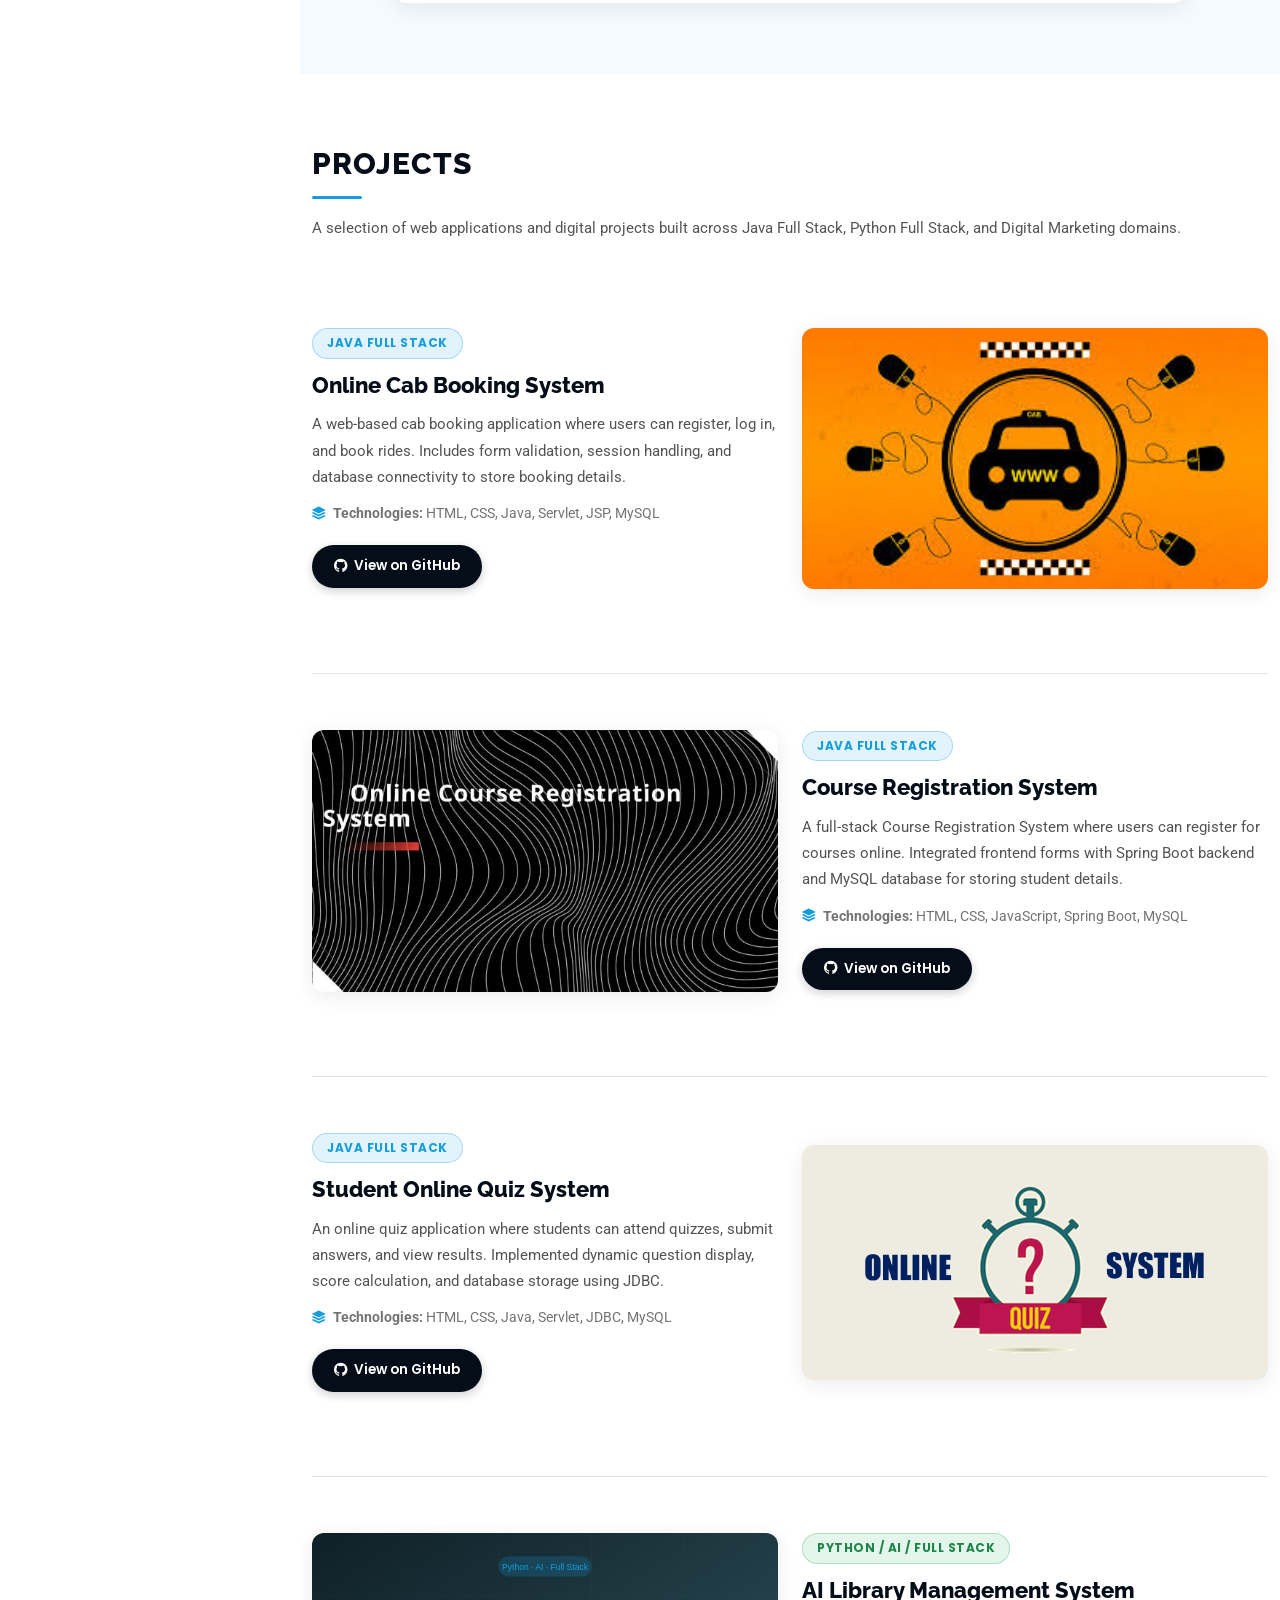
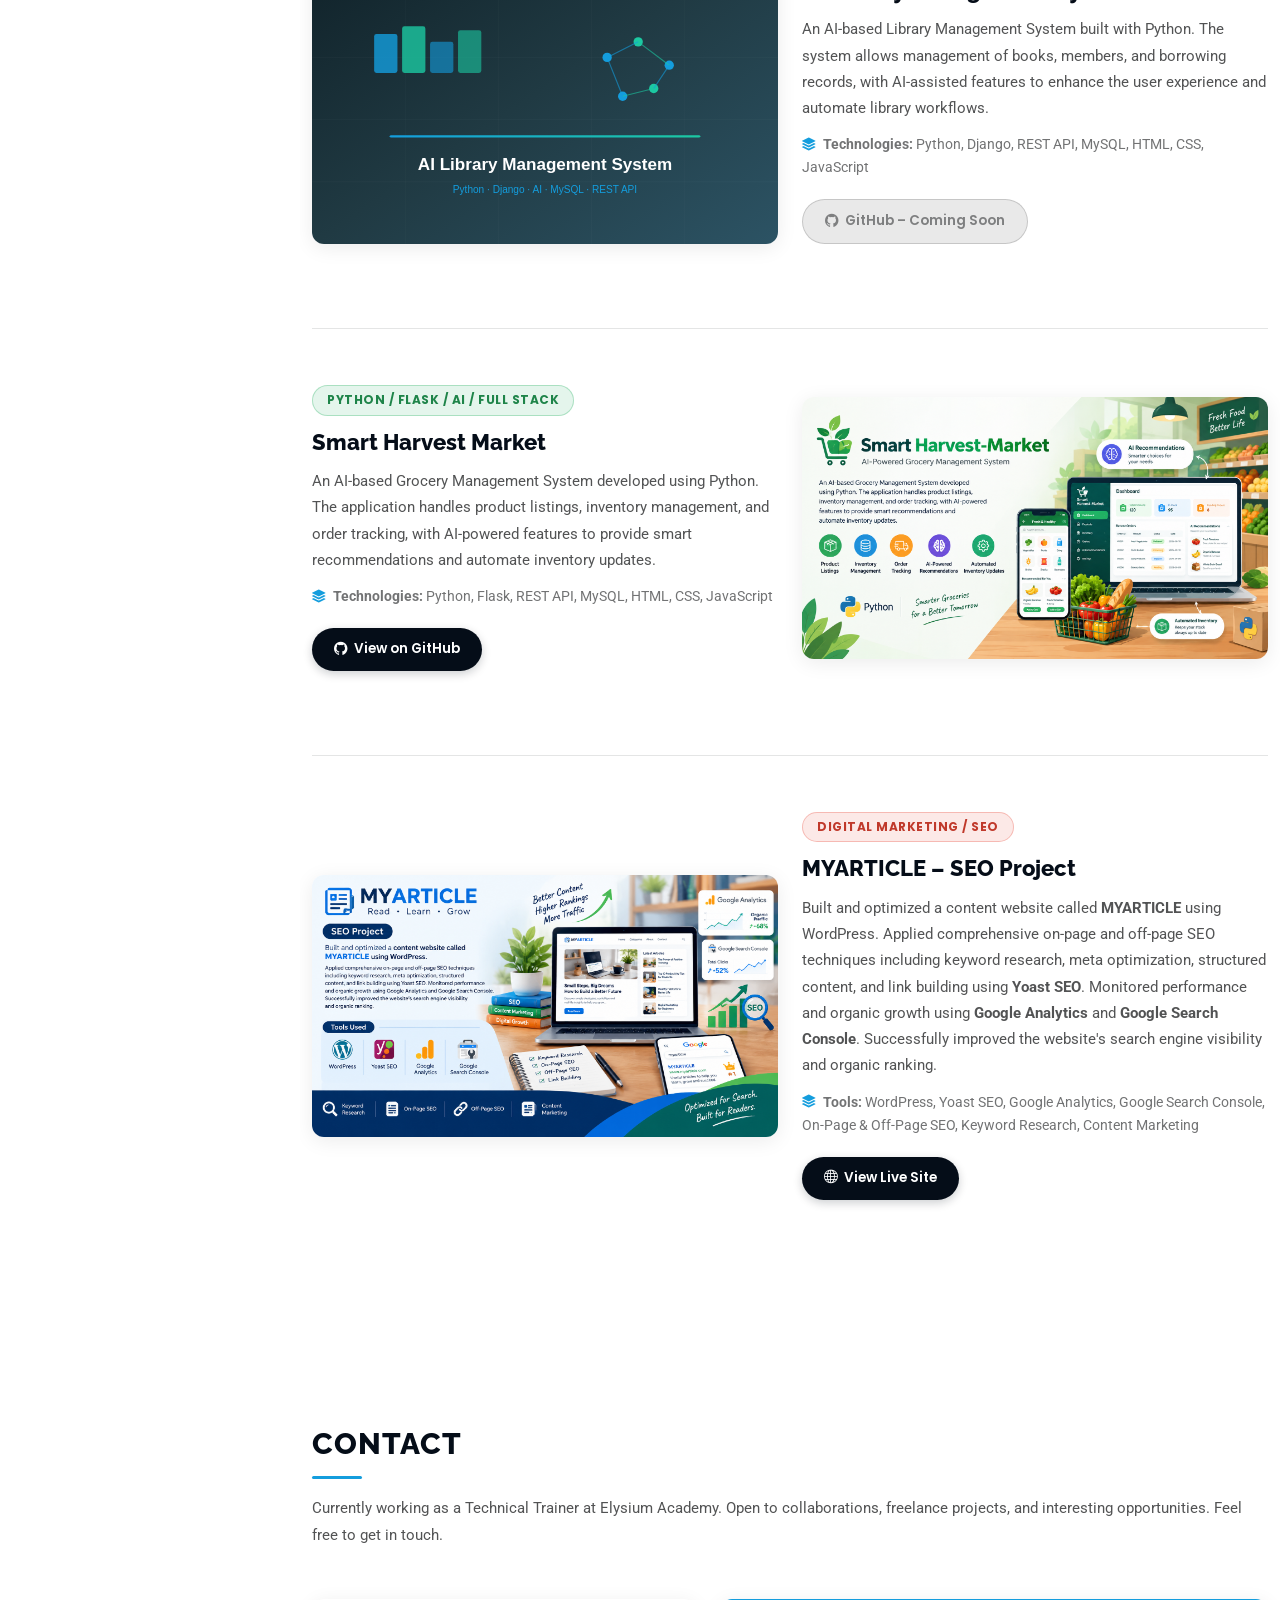
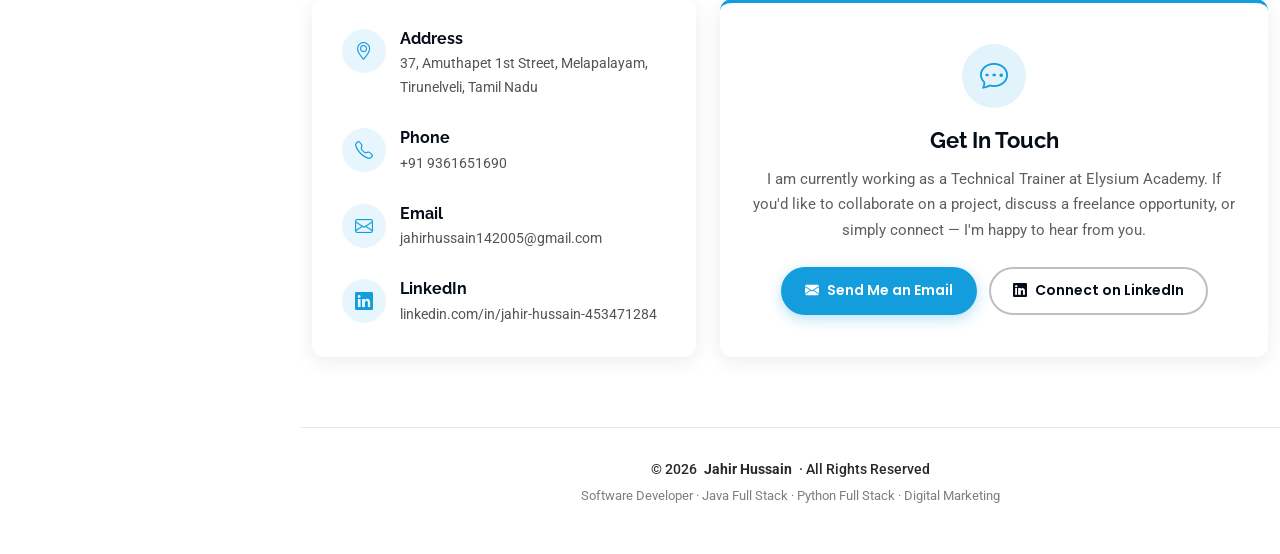
==== commit cb54a168: "Update project image source in index.html" ====
--- a/iPortfolio-1.0.0/index.html
+++ b/iPortfolio-1.0.0/index.html
@@ -589,7 +589,7 @@
           </div>
           <div class="col-lg-6 text-center mt-4 mt-lg-0">
             <div class="project-img-wrap">
-              <img src="assets/img/testimonials/project-myarticle.svg" class="img-fluid" alt="MYARTICLE – SEO and Digital Marketing Project">
+              <img src="assets/img/testimonials/MyArticles Project.png" class="img-fluid" alt="MYARTICLE – SEO and Digital Marketing Project">
             </div>
           </div>
         </div>
